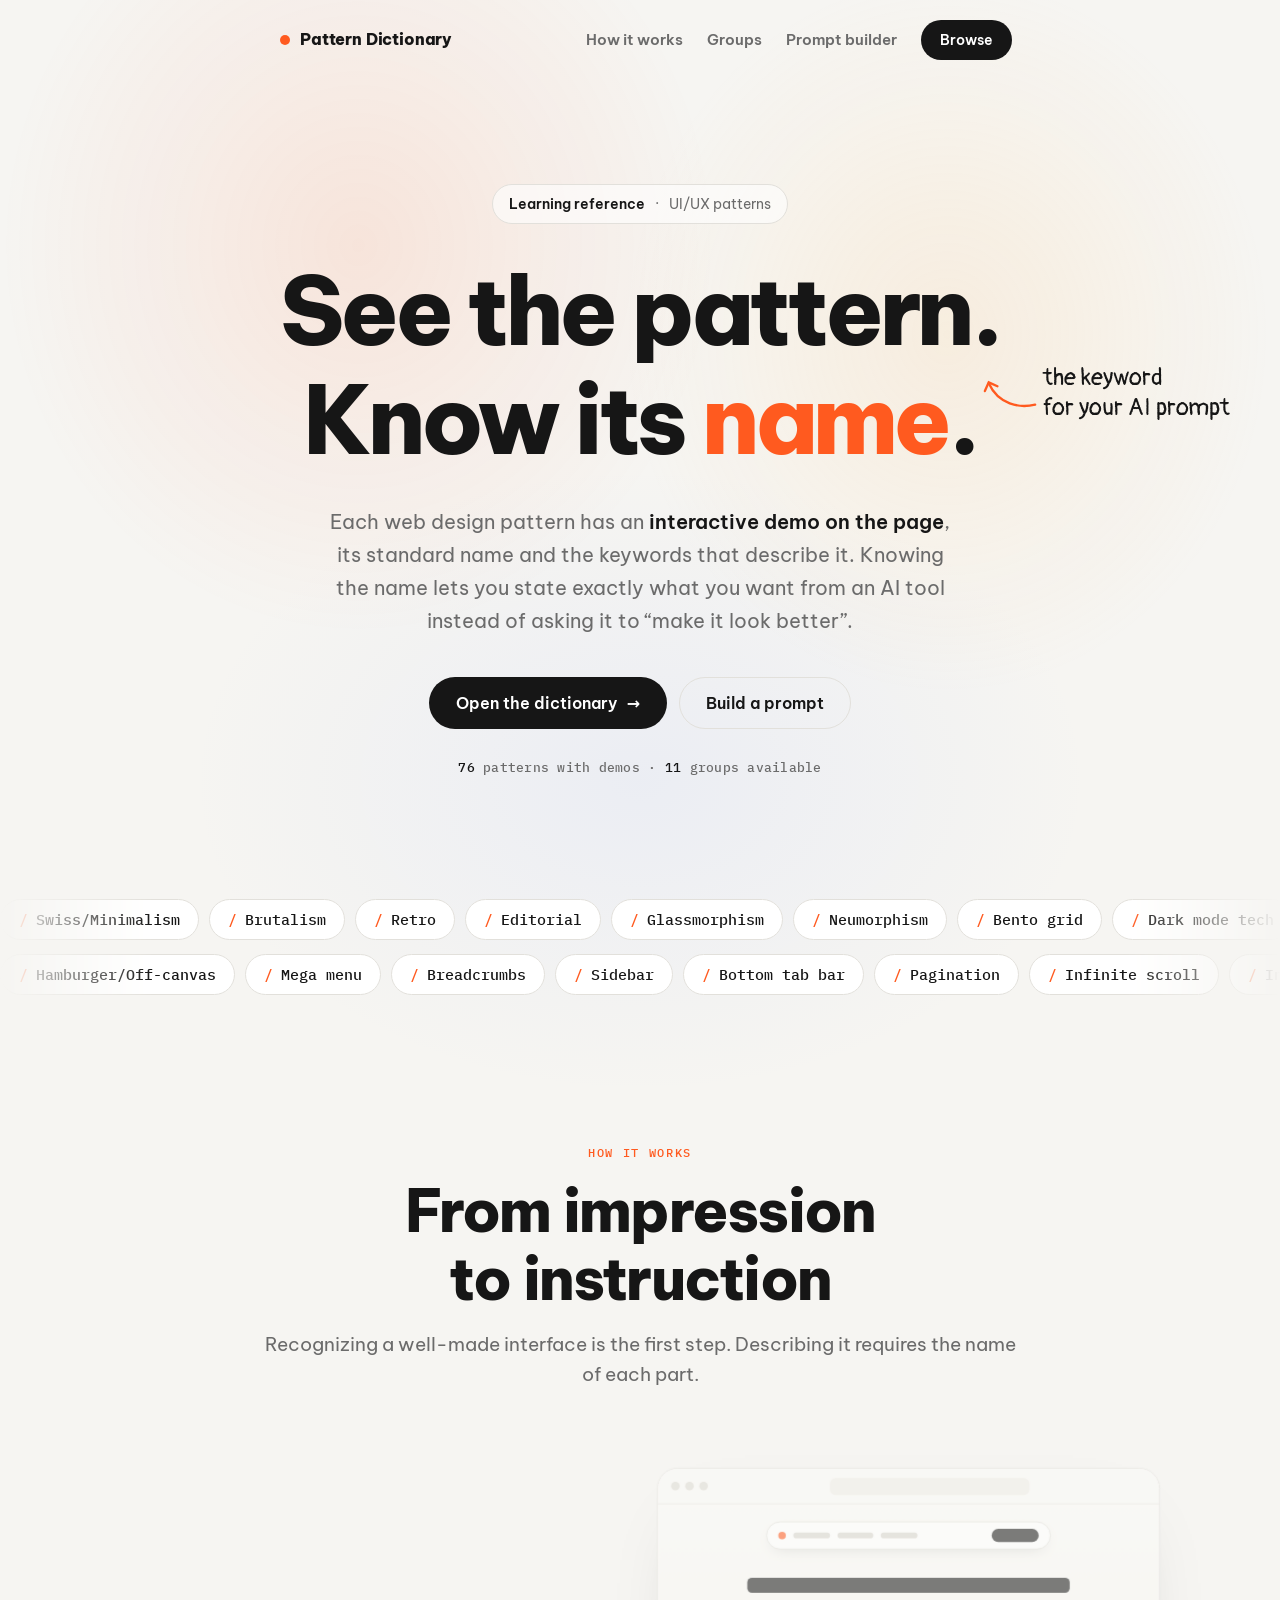
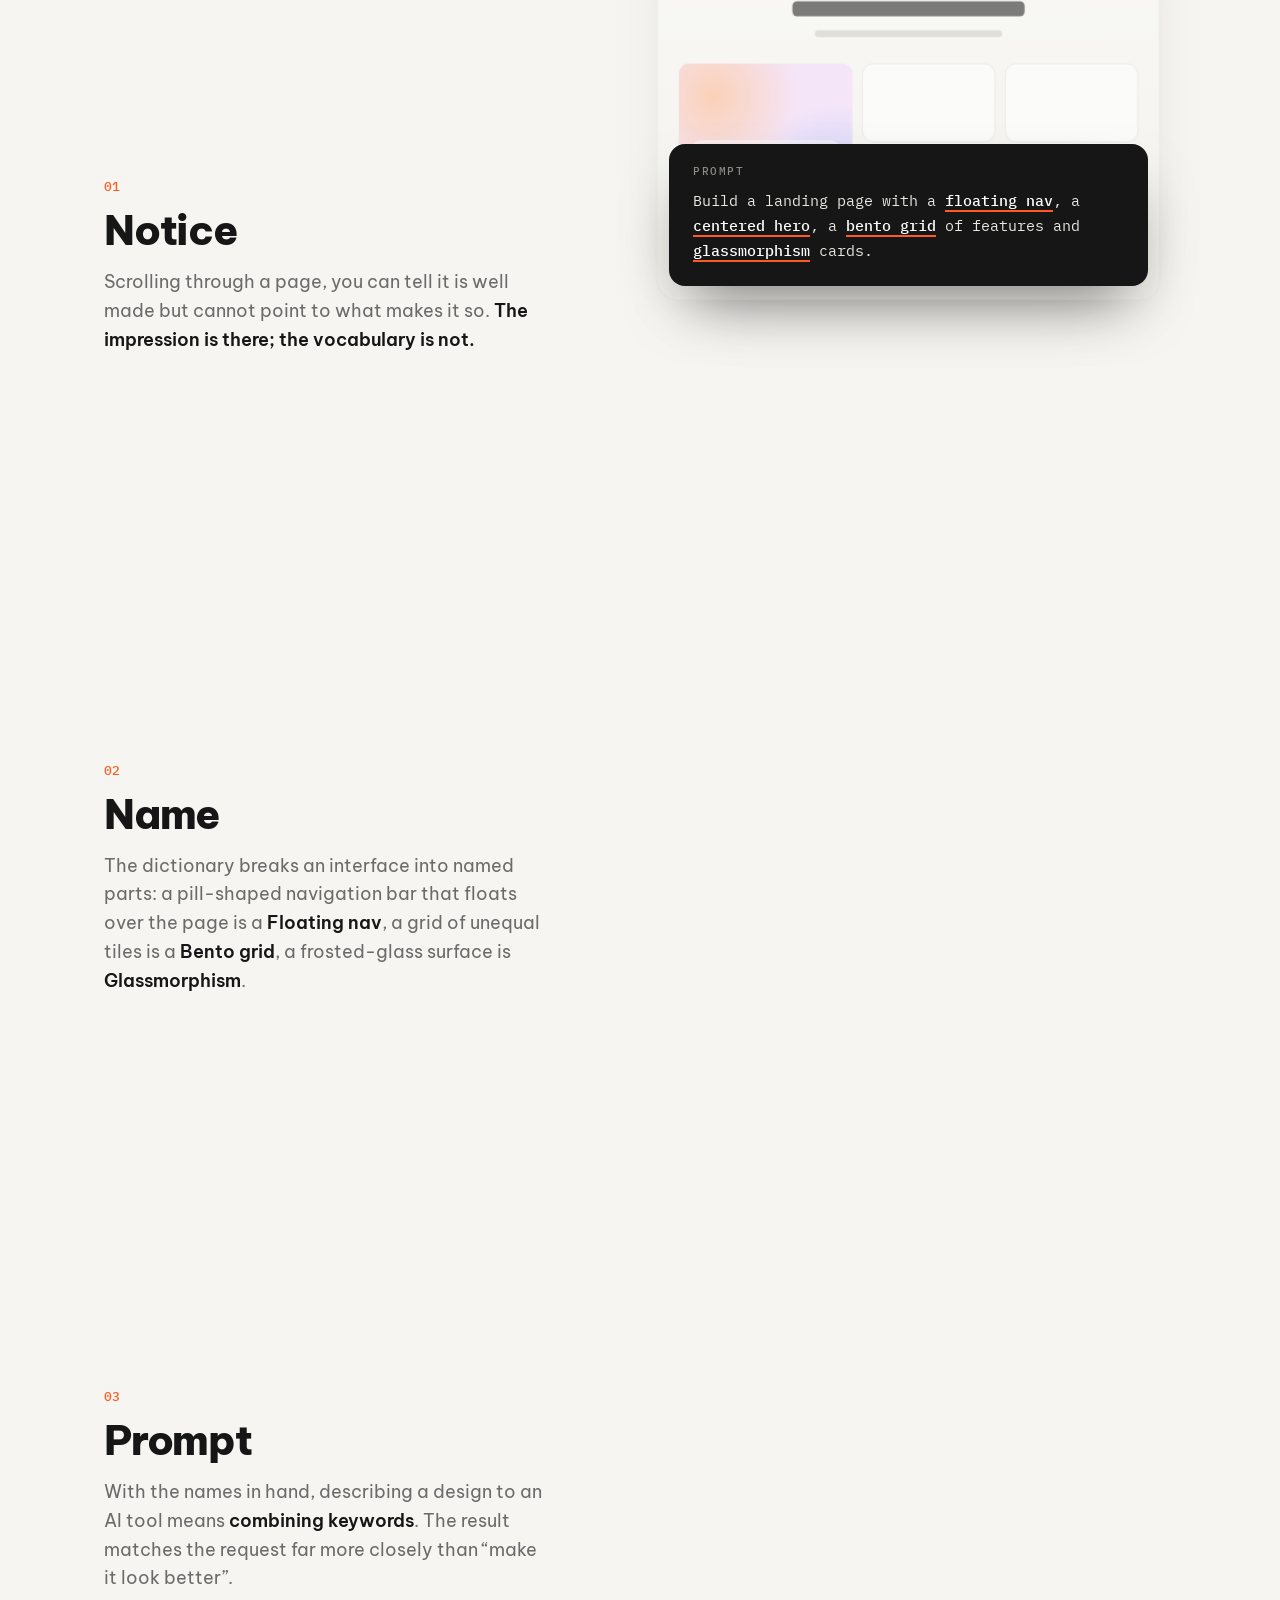
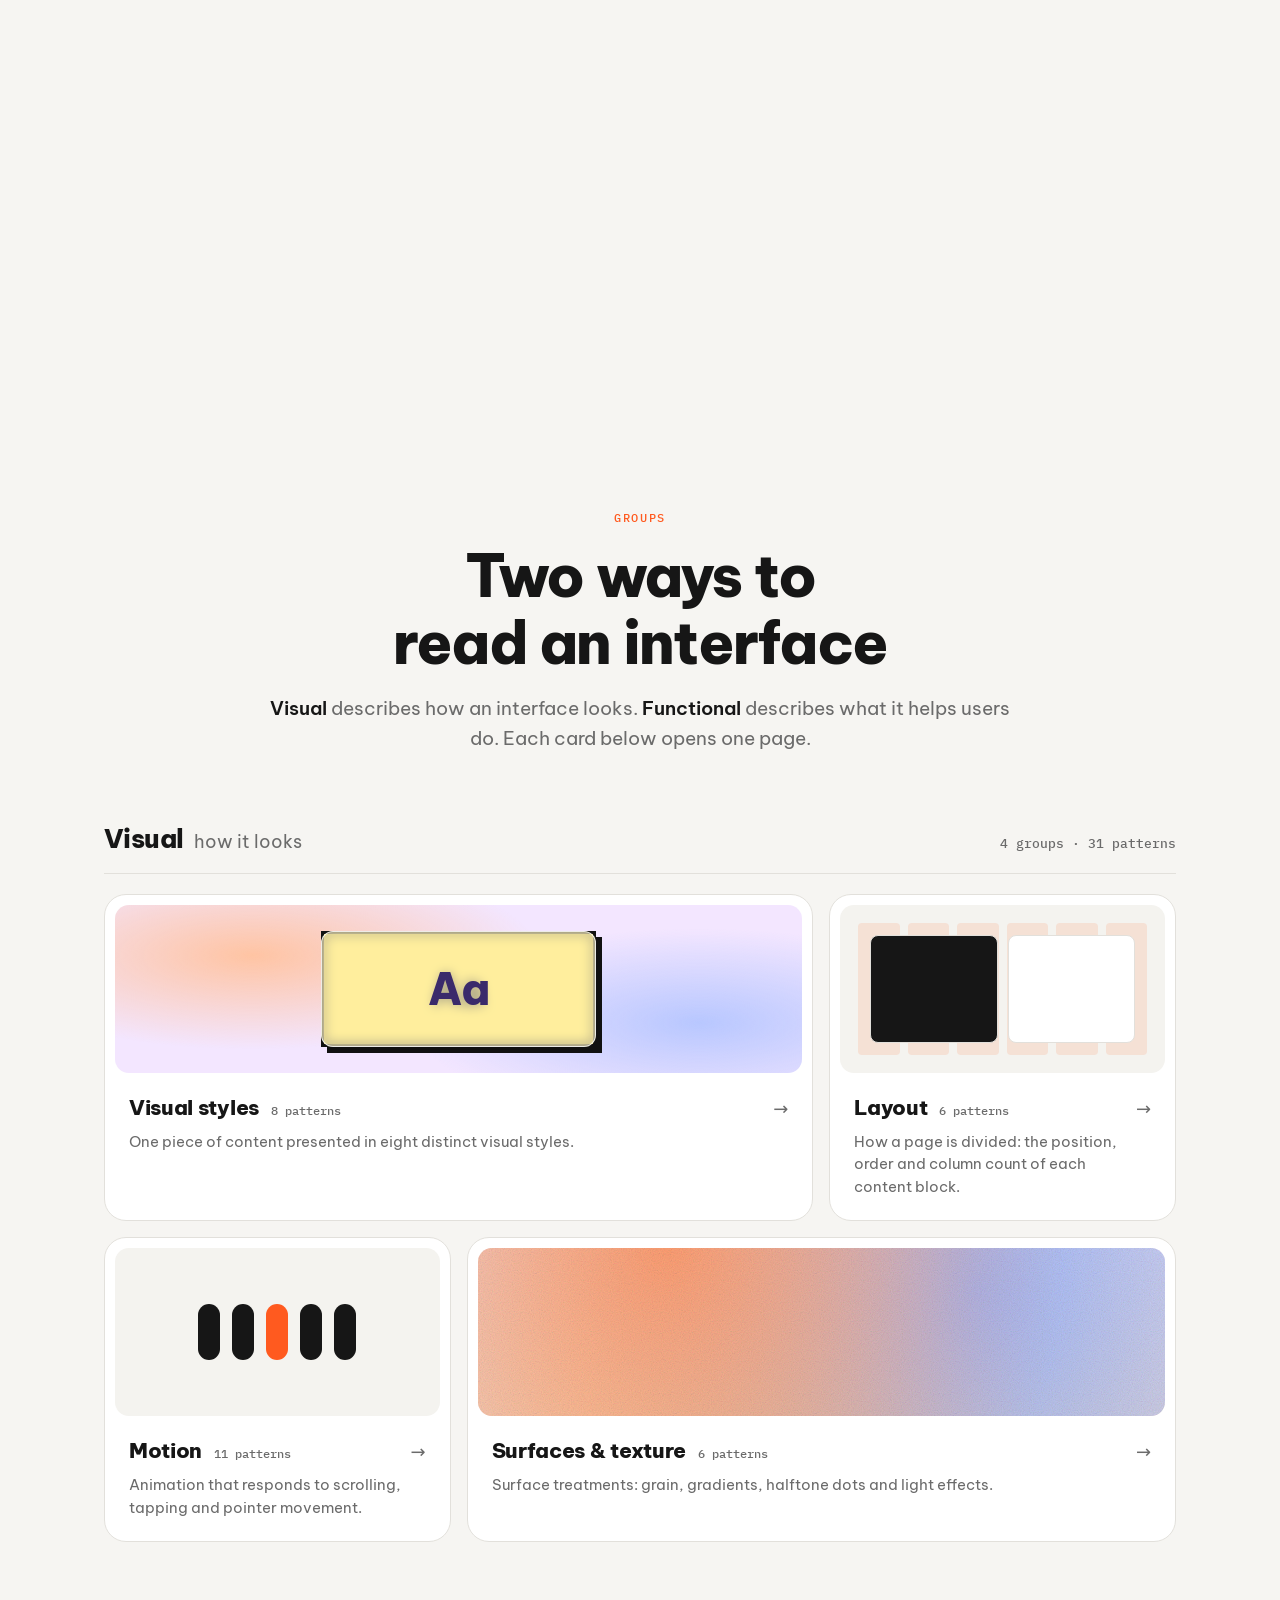
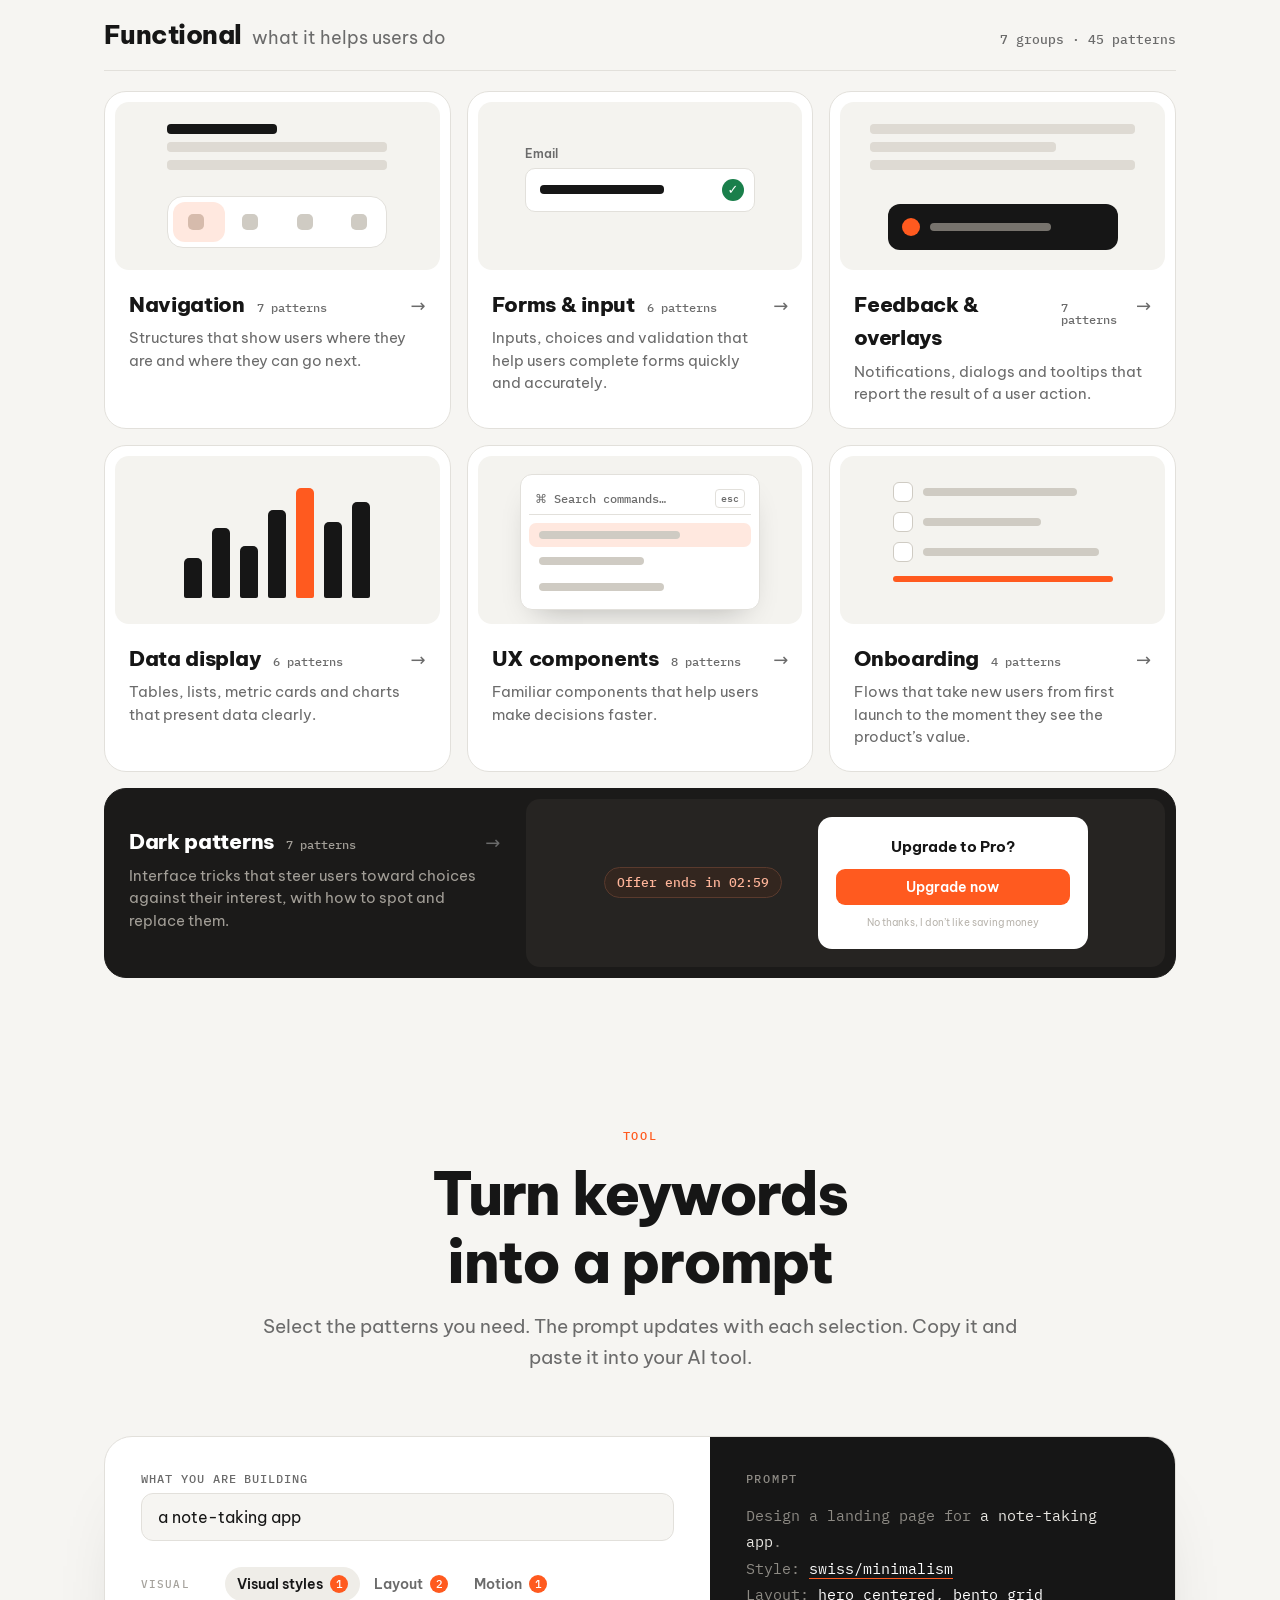
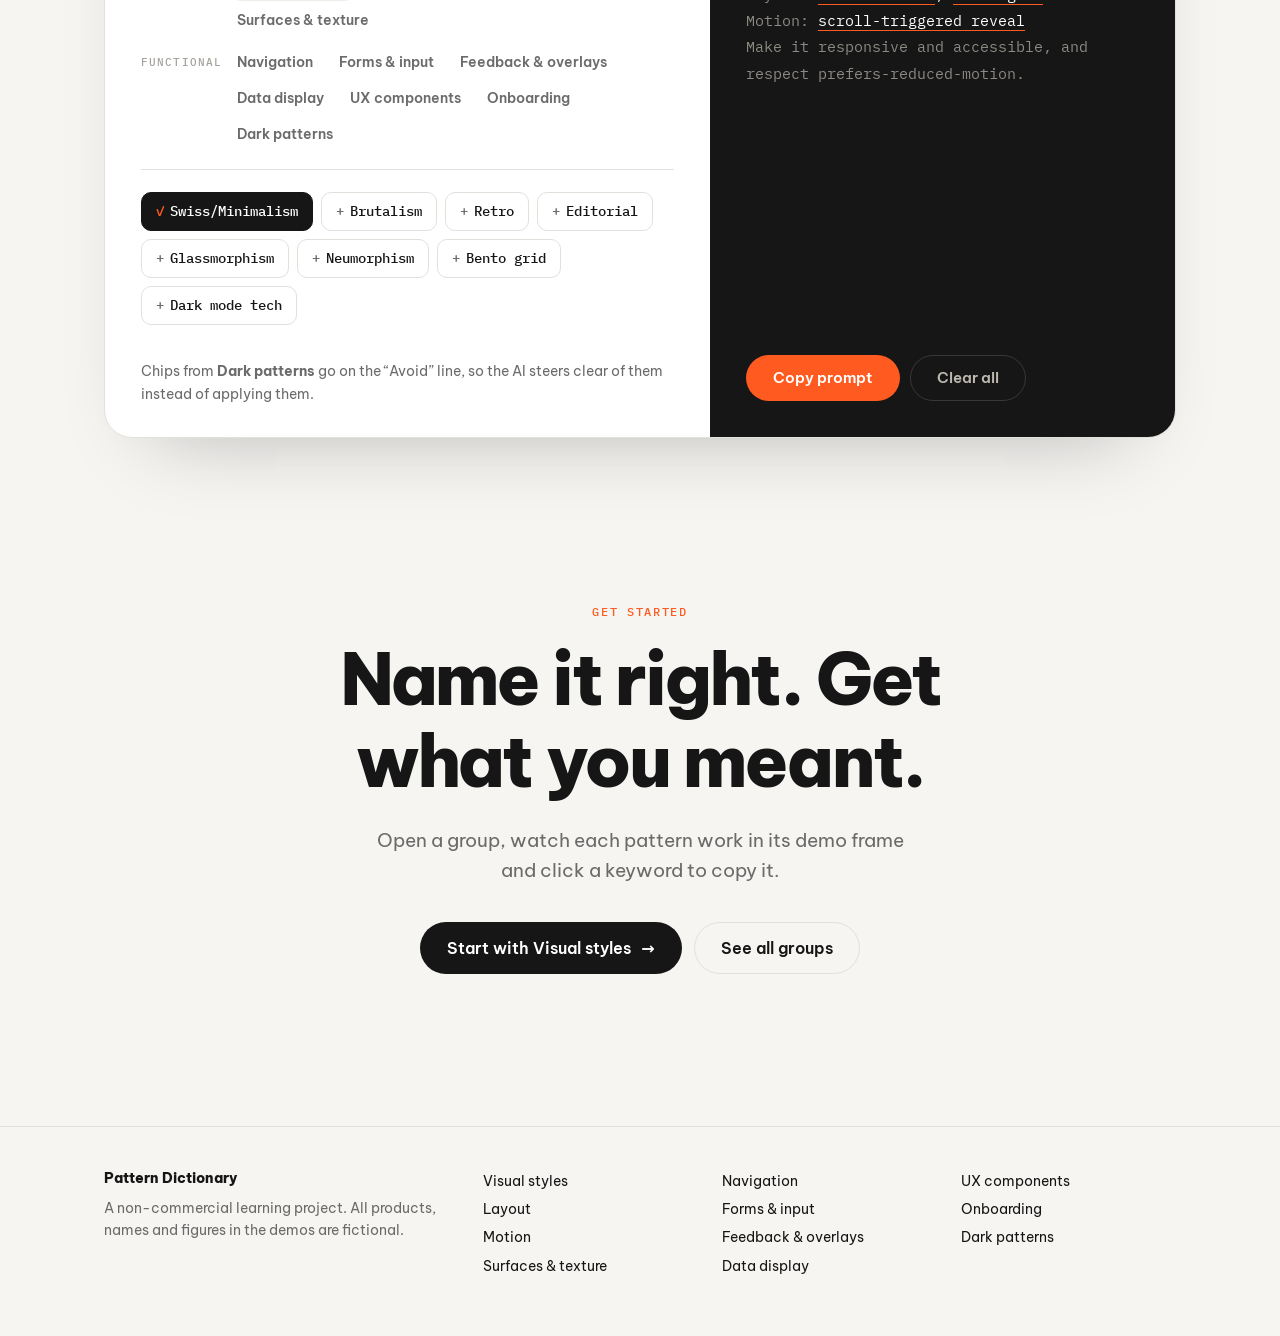
==== index.html @ 8bf5f128 "Translate the site to English; rename to Pattern Dictionary" ====
<!doctype html>
<html lang="en">
<head>
<meta charset="utf-8">
<meta name="viewport" content="width=device-width,initial-scale=1">
<title>Pattern Dictionary — names and keywords for web UI patterns</title>
<meta name="description" content="A dictionary of web design patterns. Each pattern has an interactive demo, its standard name and the keywords to describe it precisely to an AI tool.">
<meta property="og:type" content="website">
<meta property="og:locale" content="en_US">
<meta property="og:title" content="Pattern Dictionary">
<meta property="og:description" content="UI/UX patterns with interactive demos, standard names and keywords for writing AI prompts.">
<meta property="og:url" content="https://epistex0.github.io/pattern-dictionary/">
<link rel="canonical" href="https://epistex0.github.io/pattern-dictionary/">
<meta name="theme-color" content="#f6f5f2">
<link rel="icon" href="data:image/svg+xml,%3Csvg xmlns='http://www.w3.org/2000/svg' viewBox='0 0 32 32'%3E%3Crect width='32' height='32' rx='9' fill='%23161616'/%3E%3Ccircle cx='16' cy='16' r='6.5' fill='%23ff5a1f'/%3E%3C/svg%3E">
<link rel="preconnect" href="https://fonts.googleapis.com">
<link rel="preconnect" href="https://fonts.gstatic.com" crossorigin>
<link href="https://fonts.googleapis.com/css2?family=Be+Vietnam+Pro:wght@400;600;800&family=IBM+Plex+Mono:wght@400;500&family=Pangolin&display=swap" rel="stylesheet">
<link rel="stylesheet" href="assets/dict.css">
<script>document.documentElement.classList.add('js')</script>
<style>
/* ===== Landing — this page only. Tokens and fonts come from dict.css ===== */
:root{
  --spring:linear(0,.06 2.4%,.23 5.3%,.46 9.1%,.72 14%,.9 19%,1.01 25%,1.04 30%,1.035 36%,1.01 46%,.998 58%,1);
  --out:cubic-bezier(.2,.8,.2,1);
  --hand:'Pangolin',var(--sans);
  --card:#fff;--soft:#efede8
}
html{scroll-padding-top:96px}
body{overflow-x:clip}
h1,h2,h3,p{margin:0}
.lw{max-width:var(--wrap);margin:0 auto;padding:0 24px}
.sr{position:absolute;width:1px;height:1px;overflow:hidden;clip-path:inset(50%);white-space:nowrap}
.eb{font:500 12px/1 var(--mono);letter-spacing:.14em;text-transform:uppercase;color:var(--acc)}
.sec{padding:152px 0 0}
.sec-h{text-align:center;max-width:760px;margin:0 auto 64px}
.sec-h h2{font-size:clamp(36px,4.6vw,60px);font-weight:800;line-height:1.15;letter-spacing:-.03em;margin:18px 0 16px;text-wrap:balance}
.sec-h p{font-size:19px;color:var(--mute);text-wrap:pretty}
.btn{display:inline-flex;align-items:center;gap:10px;height:52px;padding:0 26px;border-radius:999px;font:600 16px/1 var(--sans);text-decoration:none;border:1px solid transparent;cursor:pointer;transition:scale .5s var(--spring),background-color .2s}
.btn:active{scale:.96}
.btn-ink{background:var(--ink);color:#fff}
.btn-ink:hover{background:#000}
.btn-ghost{background:transparent;color:var(--ink);border-color:var(--line)}
.btn-ghost:hover{background:#fff}
.btn .ar{transition:translate .5s var(--spring)}
.btn:hover .ar{translate:4px 0}

/* ---------- Floating pill nav ---------- */
.lnav{position:fixed;inset:12px 0 auto;z-index:100;display:flex;justify-content:center;padding:0 12px;pointer-events:none;transition:translate .6s var(--spring)}
.lnav-in{pointer-events:auto;position:relative;width:min(760px,100%);height:56px;display:flex;align-items:center;gap:4px;padding:0 8px 0 20px;border-radius:999px}
.lnav-in::before{content:"";position:absolute;inset:0;z-index:-1;border-radius:inherit;background:rgba(255,255,255,.72);backdrop-filter:blur(16px) saturate(1.4);-webkit-backdrop-filter:blur(16px) saturate(1.4);border:1px solid rgba(0,0,0,.07);box-shadow:0 10px 30px -12px rgba(0,0,0,.18);opacity:0;scale:.97;transition:opacity .35s var(--out),scale .6s var(--spring)}
.lnav.float{translate:0 4px}
.lnav.float .lnav-in::before{opacity:1;scale:1}
.lnav .brand{font-weight:800;color:var(--ink);text-decoration:none;letter-spacing:-.01em;display:flex;align-items:center;gap:10px;margin-right:auto;white-space:nowrap}
.lnav .brand::before{content:"";width:10px;height:10px;background:var(--acc);border-radius:50%}
.lnav-links a{font:600 15px/1 var(--sans);color:var(--mute);text-decoration:none;padding:10px 12px;border-radius:999px;transition:color .2s}
.lnav-links a:hover{color:var(--ink)}
.lnav .btn{height:40px;padding:0 18px;font-size:14px;margin-left:8px}

/* ---------- Hero ---------- */
.hero{position:relative;padding:184px 0 0;text-align:center;isolation:isolate}
.hero::before{content:"";position:absolute;inset:0 0 -120px;z-index:-1;pointer-events:none;
  background:radial-gradient(40% 50% at 28% 22%,rgba(255,90,31,.11),transparent 70%),radial-gradient(36% 46% at 74% 30%,rgba(255,196,120,.16),transparent 70%),radial-gradient(50% 40% at 50% 70%,rgba(140,170,255,.10),transparent 70%)}
.pill{display:inline-flex;align-items:center;gap:10px;padding:8px 16px;border:1px solid var(--line);border-radius:999px;background:rgba(255,255,255,.6);font-size:14px;color:var(--mute)}
.pill b{font-weight:600;color:var(--ink)}
.hero h1{font-size:clamp(46px,7.4vw,108px);font-weight:800;line-height:1.15;letter-spacing:-.045em;margin:32px auto 0;max-width:none}
.hero h1 .w{display:inline-block}
.hero h1 em{font-style:normal;color:var(--acc)}
.anchor{position:relative;display:inline-block}
.note-hand{position:absolute;left:calc(100% + 4px);top:-.1em;width:max-content;display:flex;align-items:flex-start;gap:4px;font:400 24px/1.25 var(--hand);letter-spacing:0;color:var(--ink);text-align:left;transform-origin:0 50%}
.note-hand svg{width:58px;height:44px;flex:none;margin-top:8px;color:var(--acc)}
.lead{font-size:clamp(18px,1.6vw,21px);color:var(--mute);max-width:620px;margin:32px auto 0;text-wrap:pretty}
.lead b{color:var(--ink);font-weight:600}
.cta-row{display:flex;justify-content:center;flex-wrap:wrap;gap:12px;margin-top:40px}
.stats{font:500 13px/1.7 var(--mono);text-wrap:balance;color:var(--mute);margin-top:28px;letter-spacing:.02em}
.stats b{color:var(--ink);font-weight:500}

/* Text reveal: text is visible from the start (opacity >0 so LCP is not delayed); it only rises and gains contrast */
@media (prefers-reduced-motion:no-preference){
  .hero h1 .w{animation:wIn 1.1s var(--spring) backwards;animation-delay:calc(var(--i) * 70ms)}
  .note-hand{animation:noteIn 1s var(--spring) .9s backwards}
  .hero .pill,.hero .lead,.hero .cta-row{animation:fadeUp .9s var(--out) backwards}
  .hero .lead{animation-delay:.35s}.hero .cta-row{animation-delay:.5s}
}
@keyframes wIn{from{opacity:.14;translate:0 .28em}}
@keyframes noteIn{from{opacity:0;transform:rotate(-8deg) translateY(10px) scale(.9)}}
@keyframes fadeUp{from{opacity:.001;translate:0 14px}}

/* ---------- Marquee ---------- */
.mq{margin-top:120px;display:grid;gap:14px;overflow:clip;-webkit-mask-image:linear-gradient(90deg,transparent,#000 12%,#000 88%,transparent);mask-image:linear-gradient(90deg,transparent,#000 12%,#000 88%,transparent)}
.mq-row{display:flex;width:max-content}
.mq-row ul{display:flex;gap:10px;margin:0;padding:0 10px 0 0;list-style:none}
.mq-row li{font:500 15px/1 var(--mono);white-space:nowrap;padding:12px 18px;border-radius:999px;background:#fff;border:1px solid var(--line);color:var(--ink)}
.mq-row li i{font-style:normal;color:var(--acc);margin-right:8px}
@media (prefers-reduced-motion:no-preference){
  .mq-row{animation:mq var(--dur,80s) linear infinite}
  .mq-row.rev{animation-direction:reverse}
  .mq:hover .mq-row,.mq:not(.live) .mq-row{animation-play-state:paused}
}
@media (prefers-reduced-motion:reduce){.mq{overflow-x:auto}.mq-row ul[aria-hidden]{display:none}}
@keyframes mq{to{translate:-50% 0}}

/* ---------- Scroll-triggered reveal (stagger qua --i) ---------- */
.js .rv{opacity:0;translate:0 28px;transition:opacity .8s var(--out),translate 1.1s var(--spring);transition-delay:calc(var(--i,0) * 80ms)}
.js .rv.in{opacity:1;translate:none}
@media (prefers-reduced-motion:reduce){.js .rv{opacity:1;translate:none;transition:none}}

/* ---------- Scrollytelling ---------- */
.story{display:grid;grid-template-columns:1fr 1.15fr;gap:72px;align-items:start}
.steps{padding:12vh 0 18vh}
.step{min-height:68vh;display:flex;flex-direction:column;justify-content:center;opacity:.28;transition:opacity .5s var(--out)}
.step.on{opacity:1}
.step .n{font:500 13px/1 var(--mono);color:var(--acc)}
.step h3{font-size:clamp(30px,3.2vw,44px);font-weight:800;line-height:1.15;letter-spacing:-.03em;margin:14px 0 14px}
.step p{font-size:18px;color:var(--mute);max-width:440px}
.step p b{color:var(--ink);font-weight:600}
.panel{position:sticky;top:calc(50vh - 230px);height:460px}
.frame{position:absolute;inset:0;border-radius:22px;background:#fff;border:1px solid var(--line);box-shadow:0 30px 80px -40px rgba(0,0,0,.35);overflow:hidden;transition:scale .9s var(--spring),opacity .5s var(--out)}
.frame-bar{height:38px;display:flex;align-items:center;gap:6px;padding:0 14px;border-bottom:1px solid var(--line);background:#faf9f7}
.frame-bar i{width:9px;height:9px;border-radius:50%;background:#dddad3}
.frame-bar span{margin:0 auto;width:42%;height:18px;border-radius:6px;background:var(--soft)}
.site{position:relative;height:calc(100% - 38px);padding:18px 22px;background:linear-gradient(180deg,#fbfaf8,#f3f1ec)}
.m-nav{width:62%;height:30px;margin:0 auto;border-radius:999px;background:#fff;border:1px solid var(--line);box-shadow:0 6px 16px -8px rgba(0,0,0,.2);display:flex;align-items:center;gap:8px;padding:0 12px}
.m-nav i{height:6px;border-radius:3px;background:#d8d5ce;width:14%}
.m-nav i:first-child{width:8px;height:8px;border-radius:50%;background:var(--acc)}
.m-nav i:last-child{margin-left:auto;width:18%;height:14px;border-radius:999px;background:var(--ink)}
.m-hero{margin:30px auto 0;width:70%;display:grid;gap:9px;justify-items:center}
.m-hero i{height:16px;border-radius:5px;background:var(--ink);width:100%}
.m-hero i:nth-child(2){width:72%}
.m-hero i:nth-child(3){height:7px;width:58%;background:#cfcbc3;margin-top:6px}
.m-bento{margin-top:28px;display:grid;grid-template-columns:1.3fr 1fr 1fr;grid-template-rows:84px 84px;gap:10px}
.m-bento>div{border-radius:12px;background:#fff;border:1px solid var(--line)}
.m-bento .big{grid-row:span 2;position:relative;overflow:hidden;border:0;background:radial-gradient(70% 80% at 20% 20%,#ffb48a,transparent 70%),radial-gradient(70% 80% at 90% 80%,#9db4ff,transparent 70%),#f4d8ff}
.m-bento .glass{position:absolute;inset:auto 14px 14px;height:46%;border-radius:10px;background:rgba(255,255,255,.4);border:1px solid rgba(255,255,255,.7);backdrop-filter:blur(8px);-webkit-backdrop-filter:blur(8px)}
.m-bento .wide{grid-column:span 2}
.wow{position:absolute;right:30px;bottom:18px;font:400 22px/1.2 var(--hand);color:var(--acc);rotate:-6deg;transition:opacity .4s var(--out),translate .8s var(--spring)}
.tag{position:absolute;z-index:2;display:flex;align-items:center;gap:7px;font:500 13px/1 var(--mono);padding:8px 11px;border-radius:8px;background:var(--ink);color:#fff;box-shadow:0 8px 20px -8px rgba(0,0,0,.4);opacity:0;scale:.85;translate:0 8px;transition:opacity .35s var(--out),scale .7s var(--spring),translate .7s var(--spring)}
.tag::before{content:"";width:6px;height:6px;border-radius:50%;background:var(--acc)}
.tag.t1{top:44px;left:calc(19% - 10px)}
.tag.t2{top:116px;right:8%}
.tag.t3{bottom:160px;left:12px}
.tag.t4{bottom:46px;left:30%}
.prompt-card{position:absolute;left:28px;right:28px;bottom:28px;z-index:3;padding:22px 24px;border-radius:16px;background:var(--ink);color:#e9e7e2;font:400 15px/1.65 var(--mono);box-shadow:0 30px 60px -20px rgba(0,0,0,.5);opacity:0;translate:0 30px;transition:opacity .4s var(--out),translate .9s var(--spring)}
.prompt-card .lbl{display:block;font:500 11px/1 var(--mono);letter-spacing:.14em;text-transform:uppercase;color:#8d8a84;margin-bottom:12px}
.prompt-card b{color:#fff;font-weight:500;border-bottom:2px solid var(--acc)}
.panel:is([data-step="2"],[data-step="3"]) .tag{opacity:1;scale:1;translate:none}
.panel .tag{transition-delay:calc(var(--i) * 90ms)}
.panel:not([data-step="1"]) .wow{opacity:0;translate:0 -8px}
.panel[data-step="3"] .frame{scale:.94;opacity:.55}
.panel[data-step="3"] .tag{opacity:0;transition-delay:0s}
.panel[data-step="3"] .prompt-card{opacity:1;translate:none}
.story-cap{display:none}

/* ---------- Group bento ---------- */
.cluster+.cluster{margin-top:72px}
.cl-h{display:flex;align-items:baseline;justify-content:space-between;gap:16px;margin-bottom:20px;padding-bottom:14px;border-bottom:1px solid var(--line)}
.cl-h h3{font-size:26px;font-weight:800;letter-spacing:-.02em}
.cl-h h3 span{font-weight:400;color:var(--mute);margin-left:10px;font-size:18px;letter-spacing:0}
.cl-h small{font:500 13px/1 var(--mono);color:var(--mute)}
.bento{display:grid;grid-template-columns:repeat(6,1fr);gap:16px}
.card{grid-column:span var(--span,2);position:relative;display:flex;flex-direction:column;border-radius:22px;background:var(--card);border:1px solid var(--line);padding:10px 10px 22px;color:var(--ink);text-decoration:none;isolation:isolate;transition:translate .6s var(--spring)}
.card::after{content:"";position:absolute;inset:0;z-index:-1;border-radius:inherit;box-shadow:0 24px 50px -24px rgba(0,0,0,.28);opacity:0;transition:opacity .4s var(--out)}
a.card:hover{translate:0 -4px}
a.card:hover::after{opacity:1}
.card .meta{display:flex;align-items:baseline;gap:12px;padding:18px 14px 0}
.card h4{margin:0;font-size:21px;font-weight:800;letter-spacing:-.015em}
.card .cnt{font:500 12px/1 var(--mono);color:var(--mute)}
.card .go{margin-left:auto;font-size:18px;color:var(--mute);transition:translate .5s var(--spring),color .2s}
a.card:hover .go{translate:4px 0;color:var(--acc)}
.card p{padding:6px 14px 0;font-size:15px;color:var(--mute);line-height:1.5;text-wrap:pretty}
.soon-b{font:500 11px/1 var(--mono);letter-spacing:.08em;text-transform:uppercase;padding:5px 8px;border-radius:999px;background:var(--soft);color:var(--mute)}
.card.soon .pv{opacity:.75}
.card.dark{background:#1b1a19;border-color:#1b1a19;color:#fff}
.card.dark p,.card.dark .cnt{color:#a29e97}
.card.dark .soon-b{background:#2d2b29;color:#bdb8b0}
.card.dark .pv{opacity:1}
@media (min-width:901px){.card.dark{display:grid;grid-template-columns:1fr 1.6fr;grid-template-rows:auto 1fr;column-gap:12px;padding:10px}.card.dark .pv{grid-column:2;grid-row:1/3}.card.dark .meta{padding-top:26px}}

/* Animated preview per group (transform/opacity only; paused when off screen) */
.pv{position:relative;height:168px;border-radius:14px;background:#f4f3ef;overflow:hidden}
.card:not(.live) .pv *,.card:not(.live) .pv::before,.card:not(.live) .pv::after{animation-play-state:paused!important}
@media (prefers-reduced-motion:reduce){.pv *,.pv::before,.pv::after{animation:none!important}}
.pv .c{position:absolute;inset:0;display:grid;place-items:center}
/* Visual styles: three styles for the same "Aa" */
.pv-aes .s{position:absolute;inset:26px 30%;display:grid;place-items:center;border-radius:12px;font-size:44px;animation:aes 7.5s var(--out) infinite;animation-delay:calc(var(--i) * -2.5s)}
.pv-aes .s1{background:#fff;font-family:Georgia,serif;font-weight:400;border:1px solid var(--line)}
.pv-aes .s2{background:#ffe14d;font-family:var(--mono);font-weight:500;border:3px solid #111;border-radius:0;box-shadow:6px 6px 0 #111}
.pv-aes .s3{background:rgba(255,255,255,.45);border:1px solid rgba(255,255,255,.8);font-weight:800;color:#3a2a6b;backdrop-filter:blur(6px);-webkit-backdrop-filter:blur(6px)}
.pv-aes{background:radial-gradient(60% 80% at 20% 30%,#ffc4a3,transparent 70%),radial-gradient(60% 80% at 85% 70%,#b8c7ff,transparent 70%),#f3e6ff}
@keyframes aes{0%,30%{opacity:1;transform:none}36%,94%{opacity:0;transform:translateY(10px) scale(.96)}100%{opacity:1;transform:none}}
/* Layout: column grid appears, one block switches sides */
.pv-lay .g{position:absolute;inset:18px;display:grid;grid-template-columns:repeat(6,1fr);gap:8px}
.pv-lay .g i{border-radius:4px;background:rgba(255,90,31,.12);animation:lay 4s ease-in-out infinite}
.pv-lay .b{position:absolute;inset:30px 30px;display:grid;grid-template-columns:1fr 1fr;gap:10px}
.pv-lay .b i{border-radius:8px;background:#fff;border:1px solid var(--line)}
.pv-lay .b i:first-child{background:var(--ink);animation:swap 4s var(--spring) infinite}
@keyframes lay{0%,100%{opacity:0}35%,65%{opacity:1}}
@keyframes swap{0%,40%{transform:none}50%,90%{transform:translateX(calc(100% + 10px))}}
/* Motion: spring stagger */
.pv-mot .c{display:flex;gap:12px;justify-content:center;align-items:center}
.pv-mot i{width:22px;height:56px;border-radius:999px;background:var(--ink);animation:mot 3.2s var(--spring) infinite;animation-delay:calc(var(--i) * 110ms)}
.pv-mot i:nth-child(3){background:var(--acc)}
@keyframes mot{0%{opacity:0;transform:translateY(34px)}30%,75%{opacity:1;transform:none}90%,100%{opacity:0;transform:translateY(-12px)}}
/* Surfaces: aurora + grain */
.pv-sur{background:#efe6f7}
.pv-sur::before{content:"";position:absolute;left:50%;top:50%;width:max(160%,520px);aspect-ratio:1;margin:calc(max(160%,520px) / -2) 0 0 calc(max(160%,520px) / -2);background:radial-gradient(closest-side at 36% 42%,#ff9f73,transparent),radial-gradient(closest-side at 64% 46%,#9fb8ff,transparent),radial-gradient(closest-side at 50% 64%,#ffd38c,transparent);animation:spin 16s linear infinite}
.pv-sur::after{content:"";position:absolute;inset:0;opacity:.32;mix-blend-mode:multiply;background:url("data:image/svg+xml,%3Csvg xmlns='http://www.w3.org/2000/svg' width='140' height='140'%3E%3Cfilter id='n'%3E%3CfeTurbulence type='fractalNoise' baseFrequency='.9' numOctaves='2' stitchTiles='stitch'/%3E%3C/filter%3E%3Crect width='100%25' height='100%25' filter='url(%23n)'/%3E%3C/svg%3E")}
@keyframes spin{to{transform:rotate(1turn)}}
/* Navigation: bottom tab bar */
.pv-nav .bar{position:absolute;left:50%;bottom:22px;width:220px;margin-left:-110px;height:52px;border-radius:16px;background:#fff;border:1px solid var(--line);display:grid;grid-template-columns:repeat(4,1fr);place-items:center}
.pv-nav .bar i{width:16px;height:16px;border-radius:5px;background:#cfcbc3}
.pv-nav .ind{position:absolute;left:5px;top:5px;width:calc(25% - 2.5px);height:40px;border-radius:12px;background:rgba(255,90,31,.14);animation:tab 6s var(--spring) infinite}
.pv-nav .top{position:absolute;left:50%;top:22px;width:220px;margin-left:-110px;display:grid;gap:8px}
.pv-nav .top i{height:10px;border-radius:4px;background:#dedad3}.pv-nav .top i:first-child{width:50%;background:var(--ink)}
@keyframes tab{0%,20%{transform:none}25%,45%{transform:translateX(100%)}50%,70%{transform:translateX(200%)}75%,95%{transform:translateX(300%)}100%{transform:none}}
/* Forms: typing → valid */
.pv-form .f{position:absolute;left:50%;top:50%;width:230px;margin:-38px 0 0 -115px}
.pv-form small{display:block;font:600 12px/1 var(--sans);color:var(--mute);margin-bottom:8px}
.pv-form .in{position:relative;height:44px;border-radius:10px;background:#fff;border:1px solid var(--line);padding:0 14px;display:flex;align-items:center}
.pv-form .ok-ring{position:absolute;inset:-1px;border-radius:10px;border:2px solid #1a7f4b;opacity:0;animation:okr 4s infinite}
.pv-form .txt{height:9px;width:62%;border-radius:4px;background:var(--ink);transform-origin:left;animation:type 4s steps(9) infinite}
.pv-form .chk{position:absolute;right:10px;width:22px;height:22px;border-radius:50%;background:#1a7f4b;color:#fff;font-size:13px;display:grid;place-items:center;animation:pop 4s var(--spring) infinite}
@keyframes type{0%{transform:scaleX(0)}45%,100%{transform:scaleX(1)}}
@keyframes okr{0%,48%{opacity:0}55%,92%{opacity:1}100%{opacity:0}}
@keyframes pop{0%,48%{transform:scale(0)}58%,92%{transform:scale(1)}100%{transform:scale(0)}}
/* Feedback: toast */
.pv-fb .toast{position:absolute;left:50%;bottom:20px;width:230px;margin-left:-115px;height:46px;border-radius:12px;background:var(--ink);display:flex;align-items:center;gap:10px;padding:0 14px;animation:toast 4.5s var(--spring) infinite}
.pv-fb .toast b{width:18px;height:18px;border-radius:50%;background:var(--acc);flex:none}
.pv-fb .toast i{height:8px;width:60%;border-radius:4px;background:#77736d}
.pv-fb .bg{position:absolute;inset:22px 30px auto;display:grid;gap:8px}.pv-fb .bg i{height:10px;border-radius:4px;background:#dedad3}.pv-fb .bg i:nth-child(2){width:70%}
@keyframes toast{0%{opacity:0;transform:translateY(90px)}18%,70%{opacity:1;transform:none}82%,100%{opacity:0;transform:translateY(14px)}}
/* Data: bar chart */
.pv-data .c{display:flex;align-items:flex-end;justify-content:center;gap:10px;padding-bottom:26px}
.pv-data i{width:18px;height:var(--h);border-radius:5px 5px 2px 2px;background:var(--ink);transform-origin:bottom;animation:bar 4s var(--spring) infinite;animation-delay:calc(var(--i) * 80ms)}
.pv-data i:nth-child(5){background:var(--acc)}
@keyframes bar{0%{transform:scaleY(0)}25%,80%{transform:scaleY(1)}100%{transform:scaleY(0)}}
/* UX components: command palette */
.pv-ux .pal{position:absolute;left:50%;top:18px;width:240px;margin-left:-120px;border-radius:12px;background:#fff;border:1px solid var(--line);box-shadow:0 14px 30px -16px rgba(0,0,0,.3);padding:8px}
.pv-ux .q{height:32px;border-bottom:1px solid var(--line);display:flex;align-items:center;gap:8px;padding:0 6px;font:500 12px var(--mono);color:var(--mute)}
.pv-ux .q kbd{margin-left:auto;font:500 10px var(--mono);padding:2px 5px;border:1px solid var(--line);border-radius:4px}
.pv-ux .rows{position:relative;padding-top:6px}
.pv-ux .rows i{position:relative;z-index:1;display:block;height:24px;margin:2px 0;padding:8px 10px}
.pv-ux .rows i::before{content:"";display:block;height:8px;width:var(--w);border-radius:4px;background:#cfcbc3}
.pv-ux .hl{position:absolute;left:0;right:0;top:8px;height:24px;border-radius:7px;background:rgba(255,90,31,.14);animation:hl 4s var(--spring) infinite}
@keyframes hl{0%,25%{transform:none}33%,58%{transform:translateY(26px)}66%,92%{transform:translateY(52px)}100%{transform:none}}
/* Onboarding: checklist */
.pv-onb .list{position:absolute;left:50%;top:50%;width:220px;margin:-58px 0 0 -110px;display:grid;gap:10px}
.pv-onb .row{display:flex;align-items:center;gap:10px}
.pv-onb .bx{position:relative;width:20px;height:20px;border-radius:6px;border:1.5px solid #cfcbc3;background:#fff}
.pv-onb .bx::after{content:"✓";position:absolute;inset:-1.5px;border-radius:6px;background:var(--acc);color:#fff;font-size:12px;display:grid;place-items:center;transform:scale(0);animation:chk 5s var(--spring) infinite;animation-delay:calc(var(--i) * .6s)}
.pv-onb .row i{height:8px;width:var(--w);border-radius:4px;background:#cfcbc3}
.pv-onb .prog{height:6px;border-radius:3px;background:#e4e1db;overflow:hidden;margin-top:4px}
.pv-onb .prog i{display:block;height:100%;background:var(--acc);transform-origin:left;animation:prog 5s var(--out) infinite}
@keyframes chk{0%,12%{transform:scale(0)}22%,88%{transform:scale(1)}96%,100%{transform:scale(0)}}
@keyframes prog{0%,12%{transform:scaleX(.04)}24%{transform:scaleX(.36)}36%{transform:scaleX(.68)}48%,88%{transform:scaleX(1)}96%,100%{transform:scaleX(.04)}}
/* Dark patterns: fake urgency + confirmshaming */
.pv-dark{background:#262422}
.pv-dark .c{grid-template-columns:auto auto;gap:22px 36px;align-content:center;justify-content:center}
.pv-dark .urg{font:500 13px/1 var(--mono);color:#ffb59a;border:1px solid #5a3a2d;background:#33261f;padding:8px 12px;border-radius:999px;animation:urg 1.2s ease-in-out infinite}
.pv-dark .modal{display:grid;gap:10px;justify-items:center;width:270px;padding:18px;border-radius:14px;background:#fff;color:var(--ink);text-align:center}
.pv-dark .modal b{font-size:15px}
.pv-dark .modal span{width:100%;height:36px;border-radius:9px;background:var(--acc);color:#fff;font:600 14px/36px var(--sans)}
.pv-dark .modal small{font-size:10px;color:#b9b5ae}
@keyframes urg{50%{opacity:.55;transform:scale(.97)}}

/* ---------- Prompt builder ---------- */
.pb{display:grid;grid-template-columns:1.3fr 1fr;border-radius:28px;background:#fff;border:1px solid var(--line);overflow:hidden;box-shadow:0 40px 80px -50px rgba(0,0,0,.3)}
.pb-l{padding:36px 36px 32px;min-width:0}
.pb-subj{display:grid;gap:8px;margin-bottom:26px}
.pb-subj span{font:500 12px/1 var(--mono);letter-spacing:.08em;text-transform:uppercase;color:var(--mute)}
.pb-subj input{height:48px;border-radius:12px;border:1px solid var(--line);background:var(--bg);padding:0 16px;font:400 16px var(--sans);color:var(--ink)}
.pb-subj input:focus{outline:2px solid var(--acc);outline-offset:0;background:#fff}
.tabs{display:grid;gap:8px;margin-bottom:22px;padding-bottom:18px;border-bottom:1px solid var(--line)}
.tabs .grp{display:grid;grid-template-columns:84px 1fr;align-items:start}
.tabs .tg{font:500 11px/34px var(--mono);letter-spacing:.1em;text-transform:uppercase;color:#a5a29c}
.tabs .tl{display:flex;flex-wrap:wrap;gap:2px}
.tabs button{display:inline-flex;align-items:center;gap:7px;height:34px;padding:0 12px;border-radius:999px;border:0;background:none;font:600 14px/1 var(--sans);color:var(--mute);cursor:pointer;transition:color .2s,background-color .2s}
.tabs button:hover{color:var(--ink);background:var(--bg)}
.tabs button[aria-selected=true]{background:var(--soft);color:var(--ink)}
.tabs .n{min-width:18px;height:18px;padding:0 5px;border-radius:999px;background:var(--acc);color:#fff;font:500 11px/18px var(--mono);text-align:center}
.tabs .n:empty{display:none}
.chips{display:flex;flex-wrap:wrap;gap:8px;min-height:150px;align-content:flex-start}
.chips button{display:inline-flex;align-items:center;gap:6px;font:500 14px/1.2 var(--mono);padding:10px 14px;border-radius:10px;border:1px solid var(--line);background:#fff;color:var(--ink);cursor:pointer;
  transition:opacity .35s var(--out) var(--d,0s),translate .6s var(--spring) var(--d,0s),scale .45s var(--spring),background-color .15s,color .15s,border-color .15s}
@starting-style{.chips button{opacity:0;translate:0 8px}}
.chips button:hover{border-color:var(--ink)}
.chips button:active{scale:.95}
.chips button::before{content:"+";color:var(--mute)}
.chips button[aria-pressed=true]{background:var(--ink);color:#fff;border-color:var(--ink)}
.chips button[aria-pressed=true]::before{content:"✓";color:var(--acc)}
.pb-hint{font-size:14px;color:var(--mute);margin-top:18px}
.pb-r{background:#161616;color:#e9e7e2;padding:36px;display:flex;flex-direction:column;min-width:0}
.pb-r .lbl{font:500 12px/1 var(--mono);letter-spacing:.14em;text-transform:uppercase;color:#8d8a84}
.pb-out{flex:1;margin:18px 0 24px;font:400 15px/1.75 var(--mono);white-space:pre-wrap;word-break:break-word;min-height:220px}
.pb-out .k{color:#8d8a84}
.pb-out mark{background:none;color:#fff;border-bottom:1.5px solid var(--acc)}
.pb-act{display:flex;gap:10px;flex-wrap:wrap}
.pb-act .btn{height:46px;font-size:15px}
.pb-act .copy{background:var(--acc);color:#fff}
.pb-act .copy:hover{background:#ff6f3b}
.pb-act .clear{background:transparent;color:#bdb8b0;border-color:#3a3836}
.pb-act .clear:hover{color:#fff;background:#222}

/* ---------- CTA + footer ---------- */
.end{text-align:center;padding:168px 0 152px}
.end h2{font-size:clamp(40px,5.6vw,76px);font-weight:800;line-height:1.15;letter-spacing:-.04em;max-width:14ch;margin:20px auto 22px;text-wrap:balance}
.end p{font-size:19px;color:var(--mute);max-width:540px;margin:0 auto}
.end .cta-row{margin-top:36px}
.foot{border-top:1px solid var(--line);padding:40px 0 56px;font-size:14px;color:var(--mute)}
.foot .lw{display:grid;grid-template-columns:1fr 2fr;gap:32px}
.foot b{display:block;color:var(--ink);font-weight:800;margin-bottom:8px}
.foot ul{list-style:none;margin:0;padding:0;columns:3;column-gap:24px}
.foot li{padding:3px 0;break-inside:avoid}
.foot a{color:var(--ink);text-decoration:none}
.foot a:hover{color:var(--acc)}
.foot li span{color:#a5a29c}

/* ---------- Responsive ---------- */
@media (max-width:1100px){.note-hand{left:15%;top:calc(100% - .05em)}.hero .lead{margin-top:84px}}
@media (max-width:900px){
  .story{grid-template-columns:1fr;gap:0}
  .panel{top:80px;height:270px;z-index:2;order:-1}
  .panel::before{content:"";position:absolute;inset:-84px -24px -16px;background:var(--bg);z-index:-1}
  .steps{padding:24px 0 24vh}.step{min-height:44vh;justify-content:flex-start}
  .site{padding:12px 14px}.m-hero{margin-top:18px}.m-bento{margin-top:14px;grid-template-rows:42px 42px}
  .tag{font-size:11px;padding:6px 8px}.tag.t2{top:90px}.tag.t3{bottom:64px}.tag.t4{bottom:12px}
  .wow{bottom:8px;font-size:17px}
  .prompt-card{left:14px;right:14px;bottom:14px;padding:16px;font-size:13px}
  .pb{grid-template-columns:1fr}
  .bento{grid-template-columns:1fr 1fr}.card{grid-column:span 1}.card.wide-m{grid-column:1/-1}
}
@media (max-width:760px){
  .lnav-links{display:none}
  .lnav .brand{font-size:16px}
  .hero{padding-top:136px}
  .hero h1{letter-spacing:-.04em;font-size:clamp(40px,11.5vw,56px);text-wrap:balance}.hero h1>br{display:none}
  .note-hand{font-size:18px;left:-30px}.note-hand svg{width:40px;height:30px;margin-top:4px}.hero .lead{margin-top:76px}
  .sec{padding-top:112px}.sec-h{margin-bottom:44px}.sec-h p{font-size:17px}
  .bento{grid-template-columns:1fr}.card{grid-column:1/-1}
  .cl-h{flex-direction:column;align-items:flex-start;gap:10px}.cl-h h3 span{white-space:nowrap}
  .pv{height:132px}.pv-dark .c{grid-template-columns:1fr;gap:12px}.pv-dark{height:200px}
  .pb-l,.pb-r{padding:24px 20px}
  .tabs .grp{grid-template-columns:1fr}.tabs .tg{line-height:1;padding:4px 12px 6px}
  .mq{margin-top:88px}.mq-row li{font-size:13px;padding:10px 14px}
  .end{padding:120px 0 104px}
  .foot .lw{grid-template-columns:1fr}.foot ul{columns:2}
}
/* mobile: text ≥12px, tap targets ≥32px (placed last to win over the ≤900px rules) */
@media (max-width:760px){
  .lnav .brand{min-height:40px}
  .tabs .tg{font-size:12px}
  .tabs .n{min-width:20px;height:20px;font-size:12px;line-height:20px}
  .tag,.prompt-card .lbl{font-size:12px}
  .pv-dark .modal small{font-size:12px}
  .cl-h h3 span{display:block;margin:6px 0 0}
  .card .cnt{white-space:nowrap}
  .foot li{padding:0}
  .foot a,.foot li span{display:flex;align-items:center;min-height:36px}
}
</style>
</head>
<body>

<header class="lnav" id="lnav">
  <div class="lnav-in">
    <a class="brand" href="index.html" aria-current="page">Pattern Dictionary</a>
    <nav class="lnav-links" aria-label="On this page">
      <a href="#quy-trinh">How it works</a><a href="#nhom">Groups</a><a href="#prompt">Prompt builder</a>
    </nav>
    <a class="btn btn-ink" href="aesthetic.html" data-first>Browse</a>
  </div>
</header>

<main>
<section class="hero">
  <div class="lw">
    <span class="pill"><b>Learning reference</b><span aria-hidden="true">·</span>UI/UX patterns</span>
    <h1><span class="w" style="--i:0">See</span> <span class="w" style="--i:1">the</span> <span class="w" style="--i:2">pattern.</span><br> <span class="w" style="--i:3">Know</span> <span class="w" style="--i:4">its</span> <span class="anchor"><span class="w" style="--i:5"><em>name</em>.</span><span class="note-hand" aria-hidden="true"><svg viewBox="0 0 60 44" fill="none" stroke="currentColor" stroke-width="2.4" stroke-linecap="round"><path d="M56 34C40 38 18 34 8 12"/><path d="M4 20 8 11l9 4"/></svg>the keyword<br>for your AI prompt</span></span></h1>
    <p class="lead">Each web design pattern has an <b>interactive demo on the page</b>, its standard name and the keywords that describe it. Knowing the name lets you state exactly what you want from an AI tool instead of asking it to “make it look better”.</p>
    <div class="cta-row">
      <a class="btn btn-ink" href="aesthetic.html" data-first>Open the dictionary <span class="ar">→</span></a>
      <a class="btn btn-ghost" href="#prompt">Build a prompt</a>
    </div>
    <p class="stats" id="stats" hidden></p>
  </div>
  <div class="mq" id="mq" aria-hidden="true"></div>
</section>

<section class="sec" id="quy-trinh" aria-labelledby="qt-h">
  <div class="lw">
    <div class="sec-h rv">
      <div class="eb">How it works</div>
      <h2 id="qt-h">From impression to instruction</h2>
      <p>Recognizing a well-made interface is the first step. Describing it requires the name of each part.</p>
    </div>
    <div class="story">
      <div class="steps">
        <div class="step on" data-s="1"><span class="n">01</span><h3>Notice</h3><p>Scrolling through a page, you can tell it is well made but cannot point to what makes it so. <b>The impression is there; the vocabulary is not.</b></p></div>
        <div class="step" data-s="2"><span class="n">02</span><h3>Name</h3><p>The dictionary breaks an interface into named parts: a pill-shaped navigation bar that floats over the page is a <b>Floating nav</b>, a grid of unequal tiles is a <b>Bento grid</b>, a frosted-glass surface is <b>Glassmorphism</b>.</p></div>
        <div class="step" data-s="3"><span class="n">03</span><h3>Prompt</h3><p>With the names in hand, describing a design to an AI tool means <b>combining keywords</b>. The result matches the request far more closely than “make it look better”.</p></div>
      </div>
      <div class="panel" id="panel" data-step="1" aria-hidden="true">
        <div class="frame">
          <div class="frame-bar"><i></i><i></i><i></i><span></span></div>
          <div class="site">
            <div class="m-nav"><i></i><i></i><i></i><i></i><i></i></div>
            <div class="m-hero"><i></i><i></i><i></i></div>
            <div class="m-bento"><div class="big"><div class="glass"></div></div><div></div><div></div><div class="wide"></div></div>
            <span class="wow">no name for it yet</span>
          </div>
        </div>
        <span class="tag t1" style="--i:0">Floating nav</span>
        <span class="tag t2" style="--i:1">Hero centered</span>
        <span class="tag t3" style="--i:2">Glassmorphism</span>
        <span class="tag t4" style="--i:3">Bento grid</span>
        <div class="prompt-card"><span class="lbl">Prompt</span>Build a landing page with a <b>floating nav</b>, a <b>centered hero</b>, a <b>bento grid</b> of features and <b>glassmorphism</b> cards.</div>
      </div>
    </div>
  </div>
</section>

<section class="sec" id="nhom" aria-labelledby="nhom-h">
  <div class="lw">
    <div class="sec-h rv">
      <div class="eb">Groups</div>
      <h2 id="nhom-h">Two ways to read an interface</h2>
      <p><b style="color:var(--ink);font-weight:600">Visual</b> describes how an interface looks. <b style="color:var(--ink);font-weight:600">Functional</b> describes what it helps users do. Each card below opens one page.</p>
    </div>
    <div id="clusters"></div>
  </div>
</section>

<section class="sec" id="prompt" aria-labelledby="pb-h">
  <div class="lw">
    <div class="sec-h rv">
      <div class="eb">Tool</div>
      <h2 id="pb-h">Turn keywords into a prompt</h2>
      <p>Select the patterns you need. The prompt updates with each selection. Copy it and paste it into your AI tool.</p>
    </div>
    <div class="pb rv">
      <div class="pb-l">
        <label class="pb-subj"><span>What you are building</span><input id="subj" value="a note-taking app" autocomplete="off" spellcheck="false"></label>
        <div class="tabs" role="tablist" aria-label="Keyword groups" id="tabs"></div>
        <div class="chips" role="tabpanel" id="chips" aria-labelledby=""></div>
        <p class="pb-hint">Chips from <b>Dark patterns</b> go on the “Avoid” line, so the AI steers clear of them instead of applying them.</p>
      </div>
      <div class="pb-r">
        <span class="lbl">Prompt</span>
        <div class="pb-out" id="out" aria-live="polite"></div>
        <div class="pb-act">
          <button class="btn copy" type="button" id="copy">Copy prompt</button>
          <button class="btn clear" type="button" id="clear">Clear all</button>
        </div>
      </div>
    </div>
  </div>
</section>

<section class="end">
  <div class="lw rv">
    <div class="eb">Get started</div>
    <h2>Name it right. Get what you meant.</h2>
    <p>Open a group, watch each pattern work in its demo frame and click a keyword to copy it.</p>
    <div class="cta-row">
      <a class="btn btn-ink" href="aesthetic.html" data-first><span>Start with <span data-first-name>Visual styles</span></span> <span class="ar">→</span></a>
      <a class="btn btn-ghost" href="#nhom">See all groups</a>
    </div>
  </div>
</section>
</main>

<footer class="foot">
  <div class="lw">
    <div><b>Pattern Dictionary</b>A non-commercial learning project. All products, names and figures in the demos are fictional.</div>
    <ul id="foot-list"></ul>
  </div>
</footer>

<script src="assets/dict.js"></script>
<script>
(() => {
  const $ = s => document.querySelector(s), $$ = s => [...document.querySelectorAll(s)];
  const esc = s => String(s).replace(/[&<>"]/g, c => ({ '&': '&amp;', '<': '&lt;', '>': '&gt;', '"': '&quot;' }[c]));
  const pages = Dict.pages;

  /* Pattern names per page (marquee + prompt builder). Counts and groups still come from DICT_PAGES. */
  const NAMES = {
    'aesthetic.html': ['Swiss/Minimalism', 'Brutalism', 'Retro', 'Editorial', 'Glassmorphism', 'Neumorphism', 'Bento grid', 'Dark mode tech'],
    'layout.html': ['Hero centered', 'Split hero', 'Bento grid', 'Asymmetric grid', 'Full-bleed', 'Card grid'],
    'motion.html': ['Scrollytelling', 'Pin/Sticky', 'Scrub', 'Scroll-triggered reveal', 'Stagger', 'Parallax', 'Morph', 'Marquee', 'Text reveal', 'View transitions', 'Micro-interactions'],
    'surface.html': ['Grain/Noise', 'Gradient mesh/Aurora', 'Halftone', 'Hand-drawn annotation', 'Device mockup', 'Spotlight/Glow'],
    'navigation.html': ['Hamburger/Off-canvas', 'Mega menu', 'Breadcrumbs', 'Sidebar', 'Bottom tab bar', 'Pagination', 'Infinite scroll'],
    'forms.html': ['Inline validation', 'Multi-step wizard', 'Autocomplete', 'Date picker', 'Password strength', 'Input mask'],
    'feedback.html': ['Modal', 'Drawer', 'Toast', 'Tooltip', 'Popover', 'Confirmation dialog', 'Progress indicator'],
    'data.html': ['Data table', 'Accordion', 'Carousel', 'Timeline', 'Comparison table', 'Filter chips'],
    'ux.html': ['Floating nav', 'Sticky CTA', 'Social proof', 'Pricing table', 'Feature tabs', 'Command palette', 'Empty state', 'Skeleton loading'],
    'onboarding.html': ['Coachmarks', 'Progressive disclosure', 'Onboarding checklist', 'Product tour'],
    'dark-patterns.html': ['Confirmshaming', 'Hidden costs', 'Roach motel', 'Forced continuity', 'Fake urgency', 'Sneak into basket', 'Nagging'],
  };
  const LABEL = { 'aesthetic.html': 'Style', 'layout.html': 'Layout', 'motion.html': 'Motion', 'surface.html': 'Surface', 'navigation.html': 'Navigation', 'forms.html': 'Forms', 'feedback.html': 'Feedback', 'data.html': 'Data display', 'ux.html': 'Components', 'onboarding.html': 'Onboarding', 'dark-patterns.html': 'Avoid' };

  /* ---------- stats + "Open the dictionary" links ---------- */
  const open = pages.filter(p => p.count), total = open.reduce((s, p) => s + p.count, 0), soon = pages.length - open.length;
  const first = open[0] || pages[0];
  $$('[data-first]').forEach(a => a.href = first.file);
  $$('[data-first-name]').forEach(s => s.textContent = first.name);
  const st = $('#stats');
  st.innerHTML = `<b>${total}</b> patterns with demos · <b>${open.length}</b> groups available` + (soon ? ` · ${soon} coming soon` : '');
  st.hidden = false;

  /* ---------- marquee: two rows, opposite directions ---------- */
  const rowHTML = (files, dur, rev) => {
    const li = files.flatMap(f => (NAMES[f] || []).map(n => `<li><i>/</i>${esc(n)}</li>`)).join('');
    return `<div class="mq-row${rev ? ' rev' : ''}" style="--dur:${dur}s"><ul>${li}</ul><ul aria-hidden="true">${li}</ul></div>`;
  };
  const byGroup = g => pages.filter(p => p.group === g).map(p => p.file);
  $('#mq').innerHTML = rowHTML(byGroup(DICT_GROUPS[0]), 90, false) + rowHTML(byGroup(DICT_GROUPS[1]), 110, true);

  /* ---------- group bento ---------- */
  const R = (n, f) => Array.from({ length: n }, (_, i) => f(i)).join('');
  const PV = {
    'aesthetic.html': `<div class="s s1" style="--i:0">Aa</div><div class="s s2" style="--i:1">Aa</div><div class="s s3" style="--i:2">Aa</div>`,
    'layout.html': `<div class="g">${R(6, () => '<i></i>')}</div><div class="b"><i></i><i></i></div>`,
    'motion.html': `<div class="c">${R(5, i => `<i style="--i:${i}"></i>`)}</div>`,
    'surface.html': '',
    'navigation.html': `<div class="top"><i></i><i></i><i></i></div><div class="bar"><span class="ind"></span>${R(4, () => '<i></i>')}</div>`,
    'forms.html': `<div class="f"><small>Email</small><div class="in"><span class="txt"></span><span class="chk">✓</span><span class="ok-ring"></span></div></div>`,
    'feedback.html': `<div class="bg"><i></i><i></i><i></i></div><div class="toast"><b></b><i></i></div>`,
    'data.html': `<div class="c">${[40, 70, 52, 88, 110, 76, 96].map((h, i) => `<i style="--h:${h}px;--i:${i}"></i>`).join('')}</div>`,
    'ux.html': `<div class="pal"><div class="q">⌘ Search commands…<kbd>esc</kbd></div><div class="rows"><span class="hl"></span><i style="--w:70%"></i><i style="--w:52%"></i><i style="--w:62%"></i></div></div>`,
    'onboarding.html': `<div class="list">${[70, 54, 80].map((w, i) => `<div class="row"><span class="bx" style="--i:${i}"></span><i style="--w:${w}%"></i></div>`).join('')}<div class="prog"><i></i></div></div>`,
    'dark-patterns.html': `<div class="c"><span class="urg">Offer ends in 02:59</span><div class="modal"><b>Upgrade to Pro?</b><span>Upgrade now</span><small>No thanks, I don’t like saving money</small></div></div>`,
  };
  const SPAN = { 'Visual': [4, 2, 2, 4], 'Functional': [2, 2, 2, 2, 2, 2, 6] };
  const SUB = { 'Visual': 'how it looks', 'Functional': 'what it helps users do' };
  const card = (p, i, g) => {
    const span = (SPAN[g] || [])[i] || 2, dark = p.file === 'dark-patterns.html';
    const tag = p.count ? 'a' : 'div';
    const slug = p.file.replace('.html', '').split('-')[0].slice(0, 4);
    const pvc = { aest: 'aes', layo: 'lay', moti: 'mot', surf: 'sur', navi: 'nav', form: 'form', feed: 'fb', data: 'data', ux: 'ux', onbo: 'onb', dark: 'dark' }[slug] || 'mot';
    return `<${tag} class="card rv${p.count ? '' : ' soon'}${dark ? ' dark' : ''}${span >= 4 ? ' wide-m' : ''}" style="--span:${span};--i:${i}"${p.count ? ` href="${p.file}"` : ''}>` +
      `<div class="pv pv-${pvc}" aria-hidden="true">${PV[p.file] ?? PV['motion.html']}</div>` +
      `<div class="meta"><h4>${esc(p.name)}</h4>${p.count ? `<span class="cnt">${p.count} pattern${p.count === 1 ? '' : 's'}</span><span class="go" aria-hidden="true">→</span>` : '<span class="soon-b">Coming soon</span>'}</div>` +
      `<p>${esc(p.desc)}</p></${tag}>`;
  };
  $('#clusters').innerHTML = DICT_GROUPS.map(g => {
    const ps = pages.filter(p => p.group === g), n = ps.reduce((s, p) => s + p.count, 0);
    return `<div class="cluster"><div class="cl-h rv"><h3>${esc(g)}<span>${SUB[g] || ''}</span></h3><small>${ps.length} groups${n ? ` · ${n} patterns` : ''}</small></div>` +
      `<div class="bento">${ps.map((p, i) => card(p, i, g)).join('')}</div></div>`;
  }).join('');

  /* ---------- footer ---------- */
  $('#foot-list').innerHTML = pages.map(p => p.count ? `<li><a href="${p.file}">${esc(p.name)}</a></li>` : `<li><span>${esc(p.name)} · coming soon</span></li>`).join('');

  /* ---------- prompt builder ---------- */
  const sel = new Map([['aesthetic.html', new Set(['Swiss/Minimalism'])], ['layout.html', new Set(['Hero centered', 'Bento grid'])], ['motion.html', new Set(['Scroll-triggered reveal'])]]);
  const tabs = $('#tabs'), chips = $('#chips'), out = $('#out'), subj = $('#subj');
  const bfiles = DICT_GROUPS.flatMap(g => pages.filter(p => p.group === g && NAMES[p.file]).map(p => p.file));
  let cur = bfiles[0];
  const tabBtn = p => `<button type="button" role="tab" id="tab-${p.file.replace('.html', '')}" data-f="${p.file}" aria-controls="chips">${esc(p.name)}<span class="n"></span></button>`;
  tabs.innerHTML = DICT_GROUPS.map(g => `<div class="grp" role="presentation"><span class="tg" aria-hidden="true">${esc(g)}</span><div class="tl" role="presentation">` + pages.filter(p => p.group === g && NAMES[p.file]).map(tabBtn).join('') + '</div></div>').join('');
  const render = () => {
    const lines = [`<span class="k">Design a landing page for</span> ${esc(subj.value.trim() || 'a product')}<span class="k">.</span>`];
    bfiles.forEach(f => { const s = sel.get(f); if (s?.size) lines.push(`<span class="k">${LABEL[f]}:</span> ${[...s].map(n => `<mark>${esc(n.toLowerCase())}</mark>`).join(', ')}`); });
    lines.push('<span class="k">Make it responsive and accessible, and respect prefers-reduced-motion.</span>');
    out.innerHTML = lines.join('\n');
    $$('#tabs [role=tab]').forEach(t => t.querySelector('.n').textContent = sel.get(t.dataset.f)?.size || '');
  };
  const showTab = (f, focus) => {
    cur = f;
    $$('#tabs [role=tab]').forEach(t => { const on = t.dataset.f === f; t.setAttribute('aria-selected', on); t.tabIndex = on ? 0 : -1; if (on && focus) t.focus(); });
    chips.setAttribute('aria-labelledby', 'tab-' + f.replace('.html', ''));
    const s = sel.get(f) || new Set();
    chips.innerHTML = NAMES[f].map((n, i) => `<button type="button" aria-pressed="${s.has(n)}" style="--d:${i * 30}ms">${esc(n)}</button>`).join('');
  };
  tabs.addEventListener('click', e => { const t = e.target.closest('[role=tab]'); if (t) showTab(t.dataset.f); });
  tabs.addEventListener('keydown', e => {
    const d = { ArrowRight: 1, ArrowLeft: -1 }[e.key]; if (!d) return;
    e.preventDefault(); showTab(bfiles[(bfiles.indexOf(cur) + d + bfiles.length) % bfiles.length], true);
  });
  chips.addEventListener('click', e => {
    const b = e.target.closest('button'); if (!b) return;
    const s = sel.get(cur) || new Set(); sel.set(cur, s); const n = b.textContent;
    s.has(n) ? s.delete(n) : s.add(n);
    b.setAttribute('aria-pressed', s.has(n)); render();
  });
  subj.addEventListener('input', render);
  $('#clear').addEventListener('click', () => { sel.clear(); showTab(cur); render(); });
  const copyBtn = $('#copy');
  copyBtn.addEventListener('click', async () => {
    const ok = await Dict.copy(out.textContent);
    copyBtn.textContent = ok ? 'Copied ✓' : 'Couldn’t copy';
    clearTimeout(copyBtn._t); copyBtn._t = setTimeout(() => copyBtn.textContent = 'Copy prompt', 1600);
  });
  showTab(cur); render();

  /* ---------- floating nav: lifts off once the page leaves the top ---------- */
  const nav = $('#lnav'), sentinel = document.createElement('div');
  sentinel.style.cssText = 'position:absolute;top:0;left:0;height:24px;width:1px;pointer-events:none';
  document.body.prepend(sentinel);
  new IntersectionObserver(([e]) => nav.classList.toggle('float', !e.isIntersecting)).observe(sentinel);

  /* ---------- scroll-triggered reveal ---------- */
  const rio = new IntersectionObserver(es => es.forEach(e => { if (e.isIntersecting) { e.target.classList.add('in'); rio.unobserve(e.target); } }), { rootMargin: '0px 0px -10% 0px' });
  $$('.rv').forEach(el => rio.observe(el));

  /* ---------- run looping animations only while on screen ---------- */
  const lio = new IntersectionObserver(es => es.forEach(e => e.target.classList.toggle('live', e.isIntersecting)));
  $$('.card, #mq').forEach(el => lio.observe(el));

  /* ---------- scrollytelling: the panel follows whichever step crosses the trigger line ---------- */
  const panel = $('#panel'), steps = $$('.step');
  const sio = new IntersectionObserver(es => es.forEach(e => {
    if (!e.isIntersecting) return;
    steps.forEach(s => s.classList.toggle('on', s === e.target));
    panel.dataset.step = e.target.dataset.s;
  }), { rootMargin: matchMedia('(max-width:900px)').matches ? '-70% 0px -30% 0px' : '-50% 0px -50% 0px' });
  steps.forEach(s => sio.observe(s));
})();
</script>
</body>
</html>
---- assets/dict.css ----
/* Pattern Dictionary — shared page chrome. Styles only the "chrome" (nav, page head, pattern frame).
   Every selector here is anchored with > or its own class so it never touches .demo content.
   Demo CSS lives in each page, scoped as #slug .demo … (see SHELL.md). */
:root{
  --bg:#f6f5f2;--ink:#161616;--mute:#6b6b6b;--line:#e2e0db;--acc:#ff5a1f;
  --sans:'Be Vietnam Pro',system-ui,sans-serif;--mono:'IBM Plex Mono',ui-monospace,monospace;
  --wrap:1120px;--nav-h:60px
}
*,*::before,*::after{box-sizing:border-box}
html{scroll-behavior:smooth;scroll-padding-top:calc(var(--nav-h) + 16px)}
body{margin:0;background:var(--bg);color:var(--ink);font:400 16px/1.6 var(--sans);-webkit-font-smoothing:antialiased}
:focus-visible{outline:2px solid var(--acc);outline-offset:2px}

/* ---------- nav (built by dict.js from DICT_PAGES) ---------- */
.dnav{position:sticky;top:0;z-index:100;height:var(--nav-h);background:rgba(246,245,242,.9);backdrop-filter:blur(10px);-webkit-backdrop-filter:blur(10px);border-bottom:1px solid var(--line)}
.dnav-in{max-width:var(--wrap);height:100%;margin:0 auto;padding:0 24px;display:flex;align-items:center;gap:6px}
.dnav .brand{font-weight:800;white-space:nowrap;color:var(--ink);text-decoration:none;letter-spacing:-.01em;display:flex;align-items:center;gap:10px;margin-right:auto}
.dnav .brand::before{content:"";width:10px;height:10px;background:var(--acc);border-radius:50%}
.dnav-btn{display:flex;align-items:center;gap:8px;height:38px;padding:0 12px;border:1px solid transparent;border-radius:999px;background:none;font:600 15px/1 var(--sans);color:var(--mute);cursor:pointer}
.dnav-btn:hover,.dnav-btn[aria-expanded=true]{color:var(--ink);background:#fff;border-color:var(--line)}
.dnav-btn.is-cur{color:var(--ink)}
.dnav-here{font-weight:800;color:var(--ink);padding-bottom:2px;border-bottom:2px solid var(--acc)}
.dnav-here::before{content:"/";font-weight:400;color:var(--mute);margin-right:8px}
.dnav-car{font-size:11px;color:var(--mute)}
.dnav-pop{position:fixed;inset:auto;margin:0;width:340px;max-width:calc(100vw - 16px);padding:8px;border:1px solid var(--line);border-radius:14px;background:#fff;color:var(--ink);box-shadow:0 18px 50px rgba(0,0,0,.14)}
.dnav-gt{font:500 11px/1 var(--mono);letter-spacing:.12em;text-transform:uppercase;color:var(--mute);padding:8px 10px 10px}
.dnav-pop a{display:grid;grid-template-columns:1fr auto;gap:0 12px;padding:9px 10px;border-radius:10px;color:var(--ink);text-decoration:none;border-left:3px solid transparent}
.dnav-pop a:hover,.dnav-pop a:focus-visible{background:var(--bg);outline:none}
.dnav-pop a[aria-current=page]{border-left-color:var(--acc);background:#fff4ee}
.dnav-pop b{font-weight:600;font-size:15px}
.dnav-pop a[aria-current=page] b{font-weight:800}
.dnav-n{font:500 12px/1.9 var(--mono);color:var(--mute)}
.dnav-pop small{grid-column:1/-1;font-size:13px;line-height:1.45;color:var(--mute)}

/* ---------- page ---------- */
.wrap{max-width:var(--wrap);margin:0 auto;padding:0 24px 120px}
.head{padding:64px 0 40px}
.head>.eyebrow{font:500 12px/1 var(--mono);letter-spacing:.12em;text-transform:uppercase;color:var(--acc)}
.head>h1{font-size:56px;font-weight:800;line-height:1.15;letter-spacing:-.02em;margin:16px 0 12px}
.head>p{font-size:18px;color:var(--mute);margin:0 0 26px;max-width:720px}
.head>p b{color:var(--ink);font-weight:600}
.toc{display:flex;flex-wrap:wrap;gap:8px}
.toc a{border:1px solid var(--line);background:#fff;border-radius:999px;padding:7px 14px;font-size:14px;line-height:1.3;color:var(--ink);text-decoration:none}
.toc a span{font:500 12px var(--mono);color:var(--mute);margin-right:7px}
.toc a:hover{border-color:var(--acc);color:var(--acc)}

/* ---------- one pattern ---------- */
.pattern{padding:56px 0;border-top:1px solid var(--line)}
.pattern>h2{font-size:40px;font-weight:800;line-height:1.15;letter-spacing:-.015em;margin:0}
.pattern>.vi{font-size:17px;color:var(--mute);margin:8px 0 22px;max-width:780px}
.pattern>.vi b{color:var(--ink);font-weight:600}
.demo{position:relative;height:var(--demo-h,380px);border-radius:16px;border:1px solid var(--line);overflow:hidden;background:#fff;isolation:isolate}
.demo>.stage{position:absolute;inset:0}
.pattern>.notes{display:grid;grid-template-columns:1fr 1fr;gap:16px 40px;margin-top:22px;font-size:15.5px}
.pattern>.notes p{margin:0}
.pattern>.notes b{display:block;font-size:12.5px;letter-spacing:.06em;text-transform:uppercase;margin-bottom:4px}
.pattern>.notes .use b{color:#1a7f4b}
.pattern>.notes .avoid b{color:#b3261e}
.pattern>.notes .tip{grid-column:1/-1;font-size:14px;color:var(--mute);border-left:3px solid var(--acc);padding:2px 0 2px 14px}
.pattern>.kw{display:flex;flex-wrap:wrap;gap:8px;margin-top:18px;align-items:center}
.pattern>.kw::before{content:"Keyword";font:500 12px/1 var(--mono);letter-spacing:.08em;text-transform:uppercase;color:var(--mute);margin-right:4px}
.pattern>.kw button{position:relative;font:500 13px/1.3 var(--mono);background:#fff;border:1px solid var(--line);border-radius:6px;padding:5px 10px;cursor:pointer;color:var(--ink)}
.pattern>.kw button:hover{border-color:var(--ink)}
.pattern>.kw button.ok,.pattern>.kw button.err{background:var(--ink);color:#fff;border-color:var(--ink)}
.pattern>.kw button.err{background:#b3261e;border-color:#b3261e}
.pattern>.kw button:is(.ok,.err)::after{content:attr(data-msg);position:absolute;left:50%;bottom:calc(100% + 6px);transform:translateX(-50%);background:var(--ink);color:#fff;font:600 12px/1 var(--sans);padding:5px 8px;border-radius:5px;white-space:nowrap;pointer-events:none}

/* ---------- buttons inside the demo frame ---------- */
.demo .replay,.demo-tools>button{font:600 13px/1 var(--sans);color:var(--ink);background:rgba(255,255,255,.94);border:1px solid var(--line);border-radius:999px;padding:8px 12px;cursor:pointer;box-shadow:0 2px 8px rgba(0,0,0,.1);white-space:nowrap}
.demo .replay:hover,.demo-tools>button:hover{border-color:var(--acc);color:var(--acc)}
.demo>.replay{position:absolute;top:12px;right:12px;z-index:50}
.demo-tools{position:absolute;right:12px;bottom:12px;z-index:50;display:flex;gap:6px}
.demo-tools>button[aria-pressed=true]{background:var(--ink);color:#fff;border-color:var(--ink)}

/* ---------- mobile: shared base. A demo that needs more height sets --demo-h-m on #slug .demo ---------- */
@media (max-width:760px){
  .dnav-in{padding:0 12px 0 16px;gap:2px}
  .dnav .brand{font-size:15px;gap:8px}
  .dnav-btn{padding:0 9px;gap:5px;font-size:14px;height:40px}
  .dnav-here{display:none}
  .wrap{padding:0 16px 96px}
  .head{padding:36px 0 28px}
  .head>h1{font-size:36px;margin:12px 0 10px}
  .head>p{font-size:16.5px;margin-bottom:20px}
  .toc{flex-wrap:nowrap;overflow-x:auto;margin:0 -16px;padding:2px 16px 6px;scroll-snap-type:x proximity;scrollbar-width:none;
    -webkit-mask:linear-gradient(90deg,transparent,#000 16px,#000 calc(100% - 24px),transparent);mask:linear-gradient(90deg,transparent,#000 16px,#000 calc(100% - 24px),transparent)}
  .toc::-webkit-scrollbar{display:none}
  .toc a{flex:none;scroll-snap-align:start;padding:9px 14px}
  .pattern{padding:40px 0}
  .pattern>h2{font-size:30px}
  .pattern>.vi{font-size:16px;margin-bottom:18px}
  .demo{height:var(--demo-h-m,460px);border-radius:14px}
  .pattern>.notes{grid-template-columns:1fr;gap:14px;font-size:15px}
  .pattern>.kw button{min-height:34px;padding:7px 11px}
  .demo .replay,.demo-tools>button{min-height:36px}
  .pattern>.kw::before{flex-basis:100%;margin-bottom:2px}
}
@media (max-width:379px){.dnav .brand .b2{display:none}}
@media (prefers-reduced-motion:reduce){html{scroll-behavior:auto}}
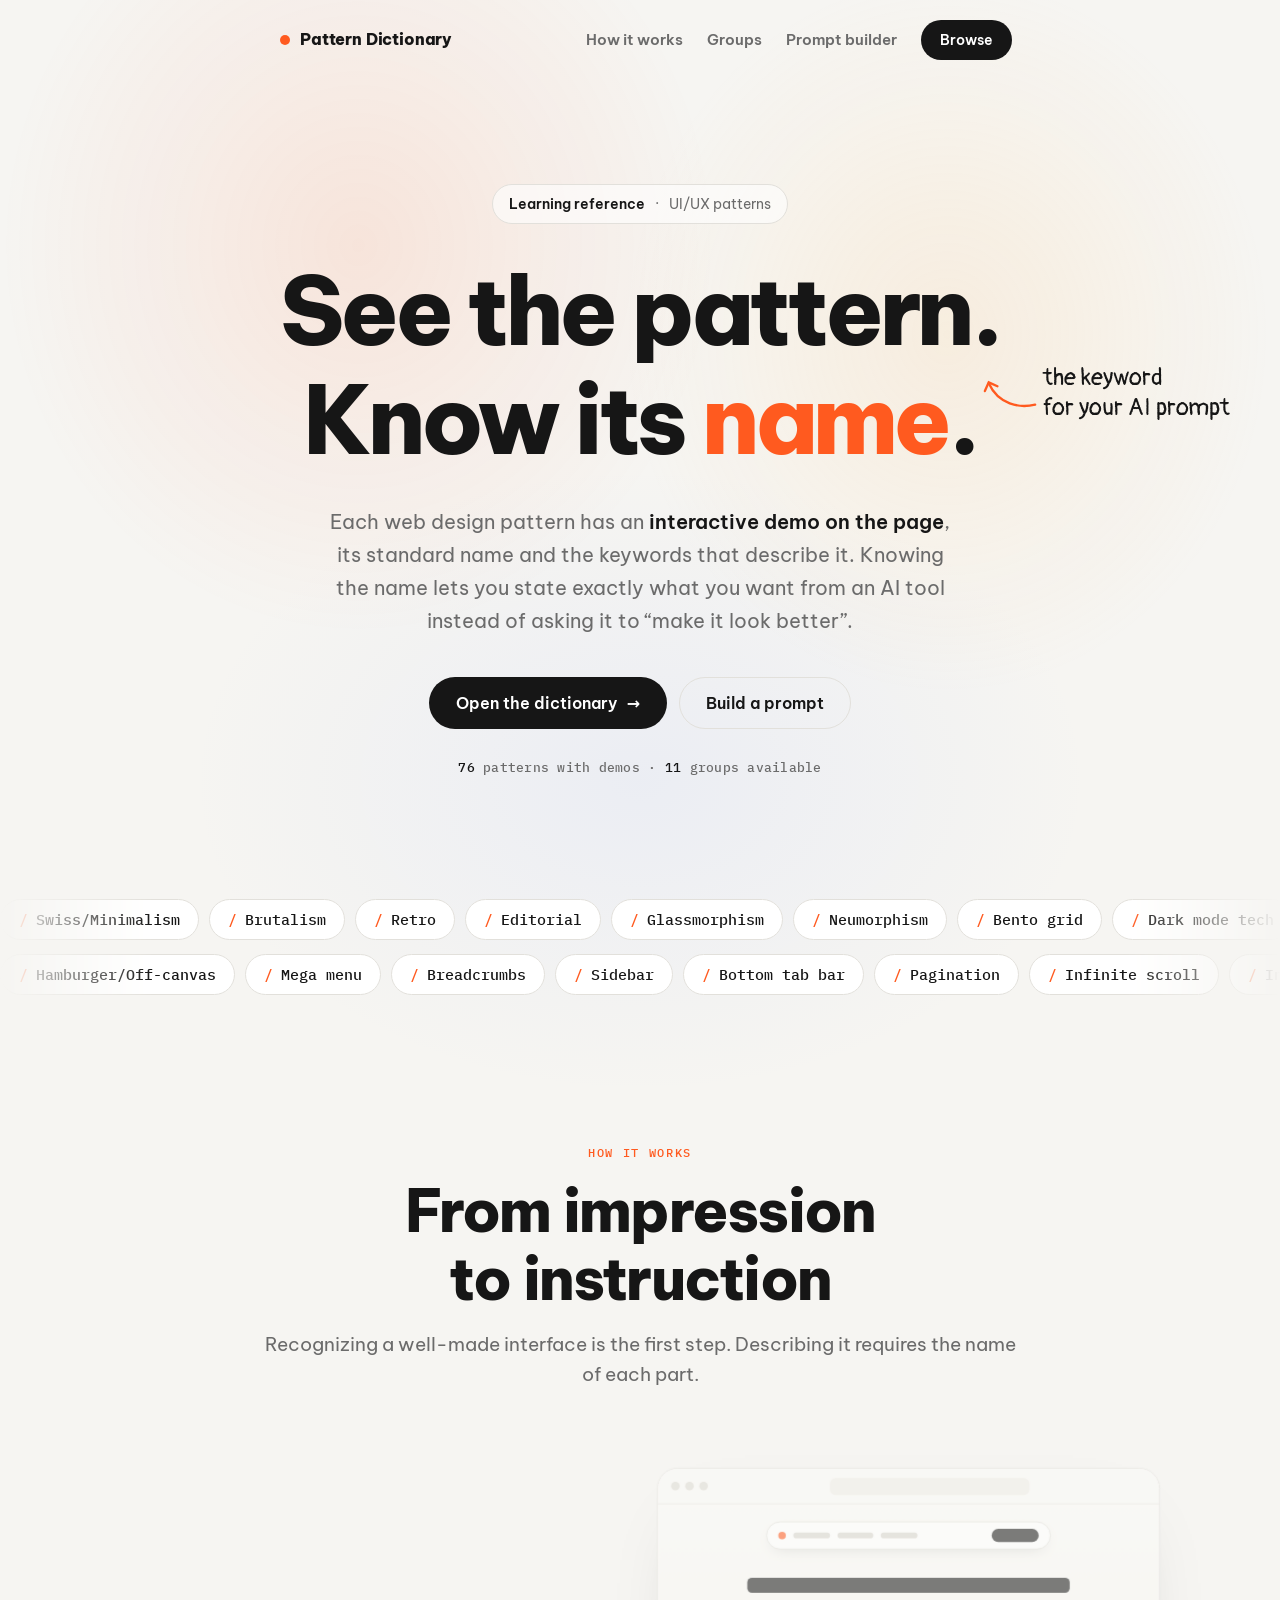
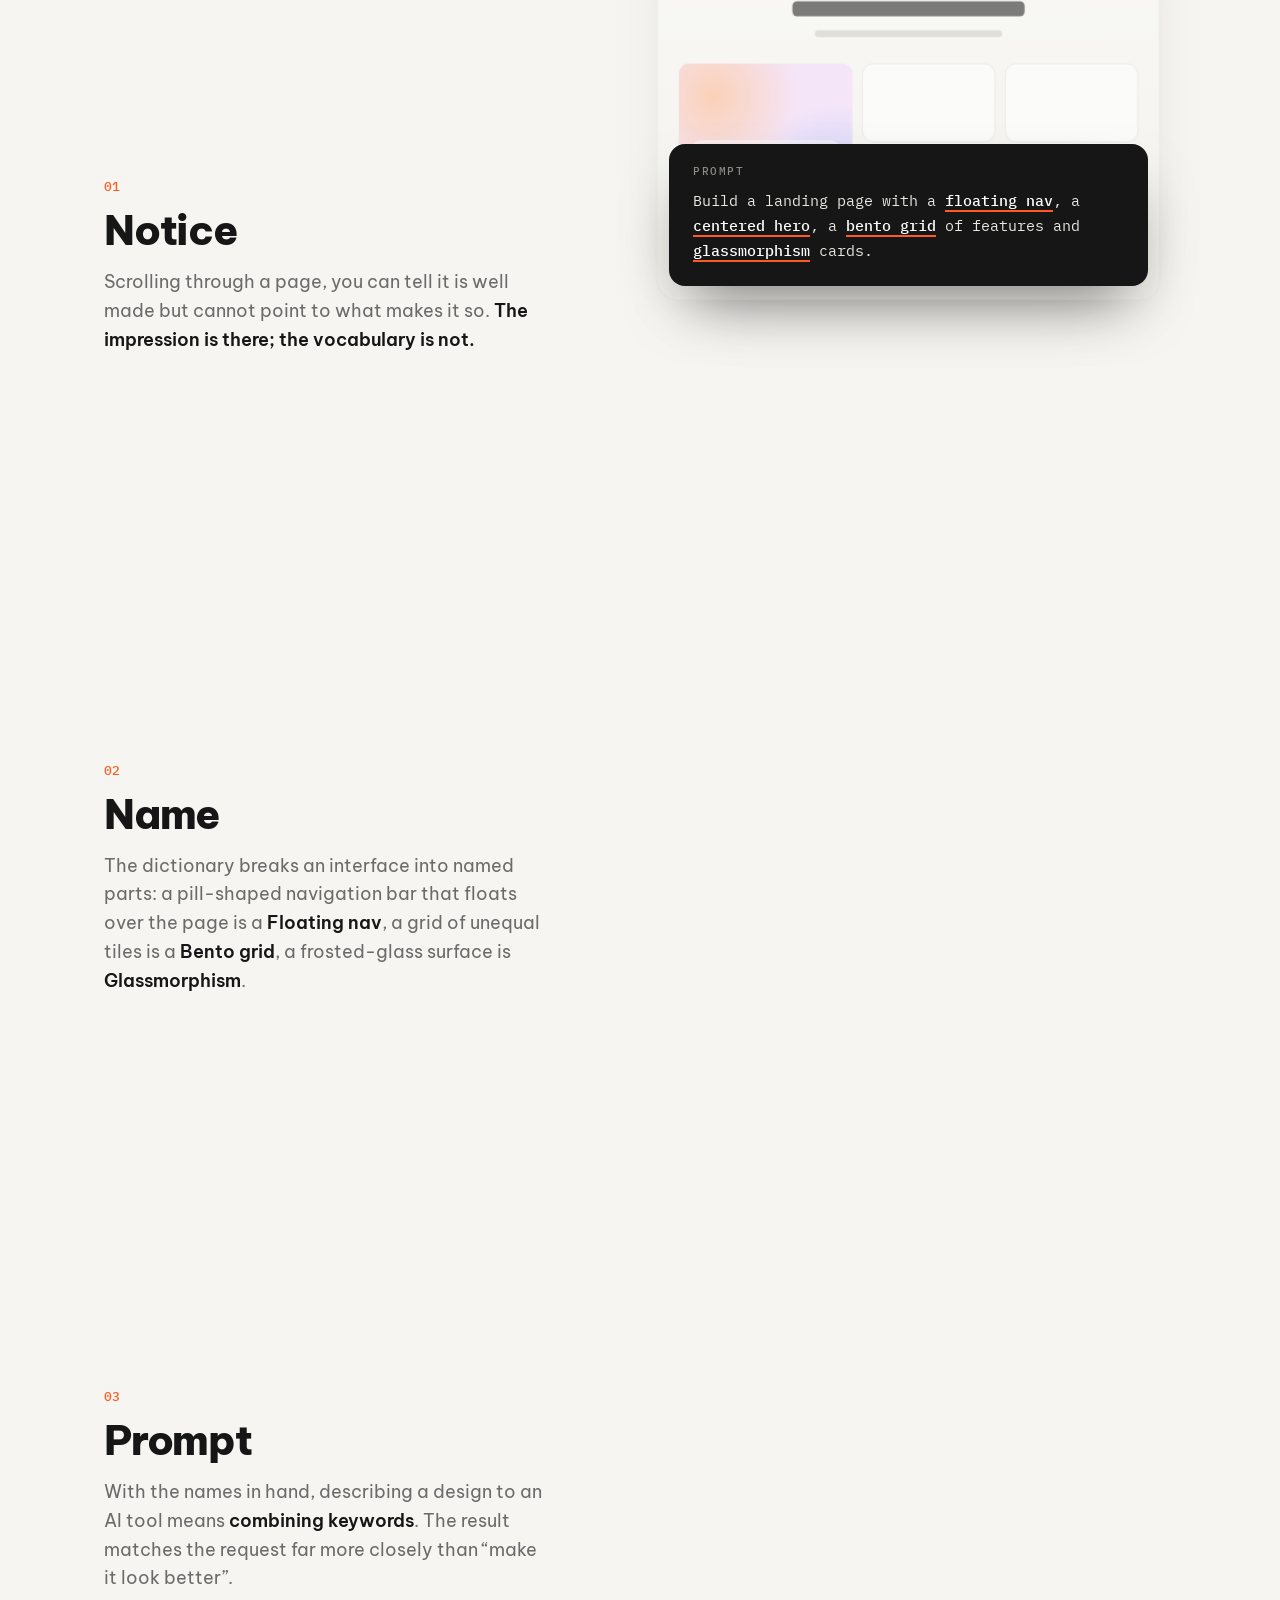
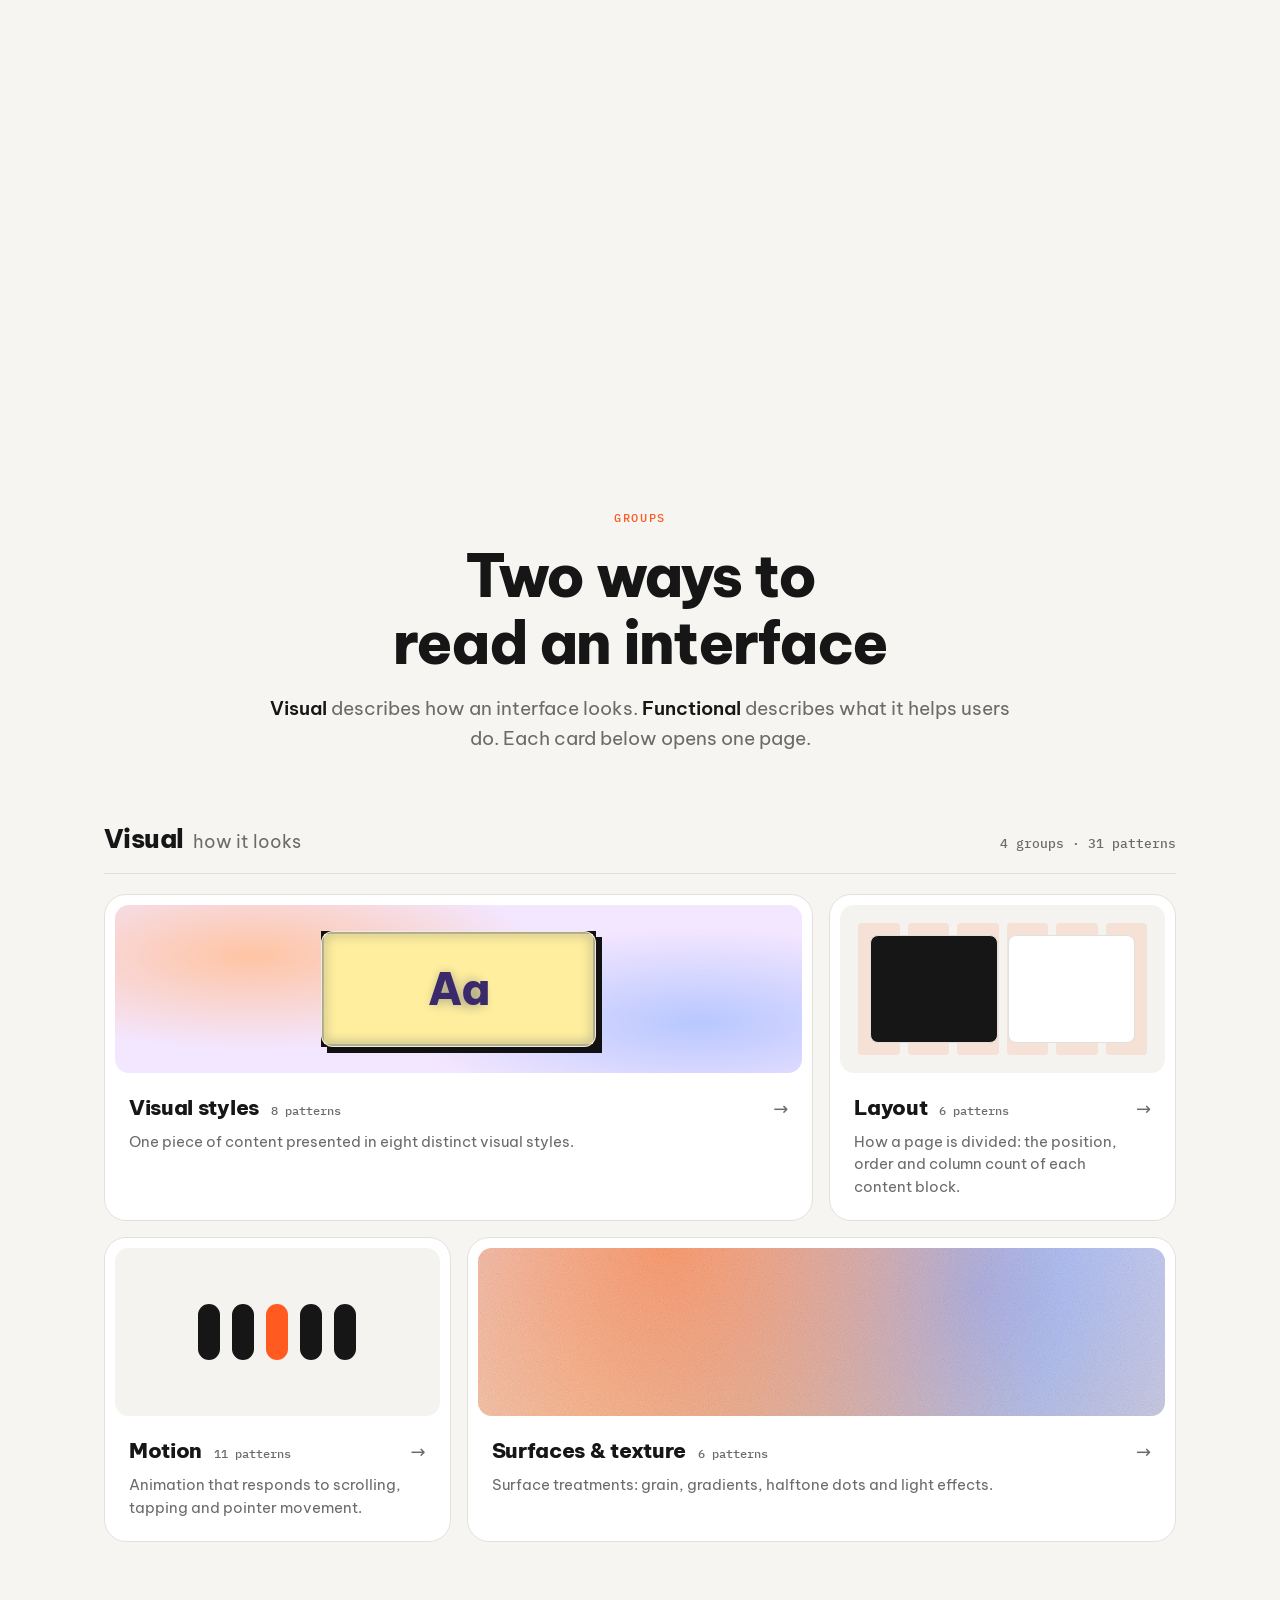
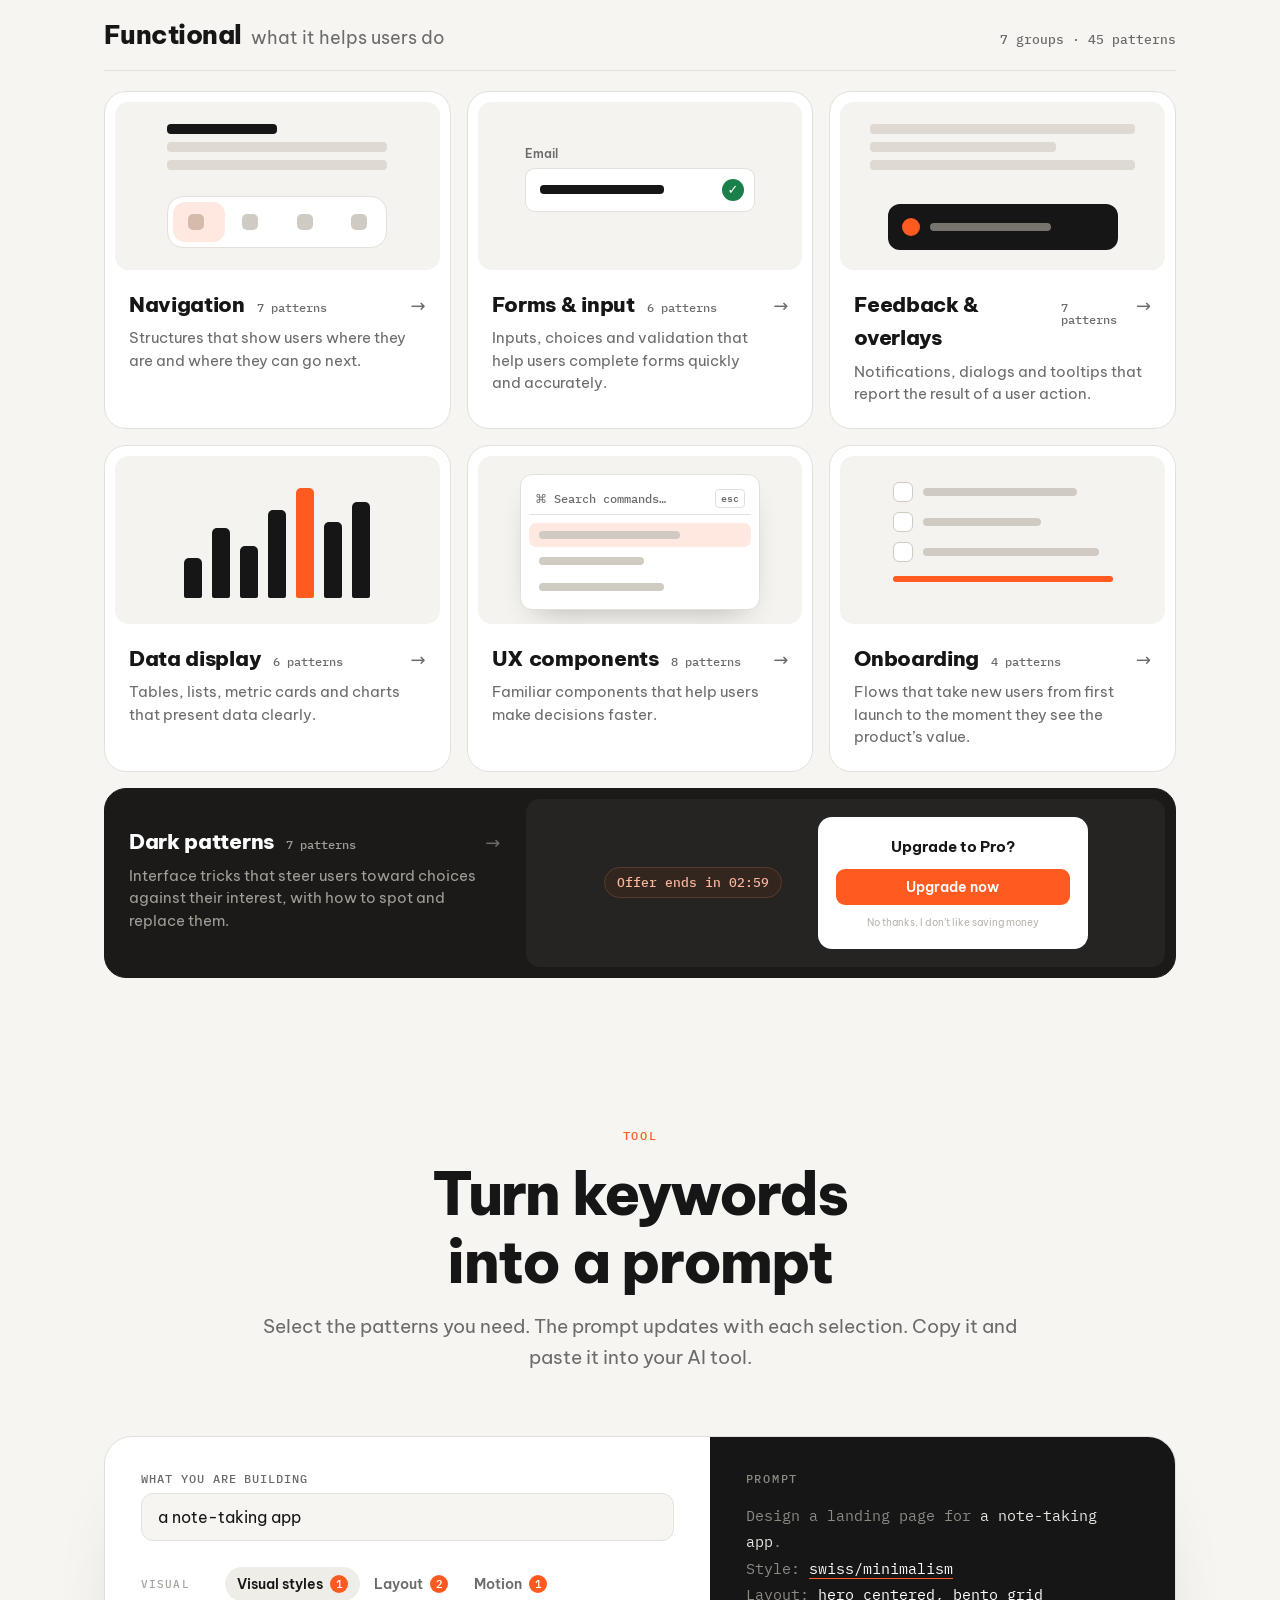
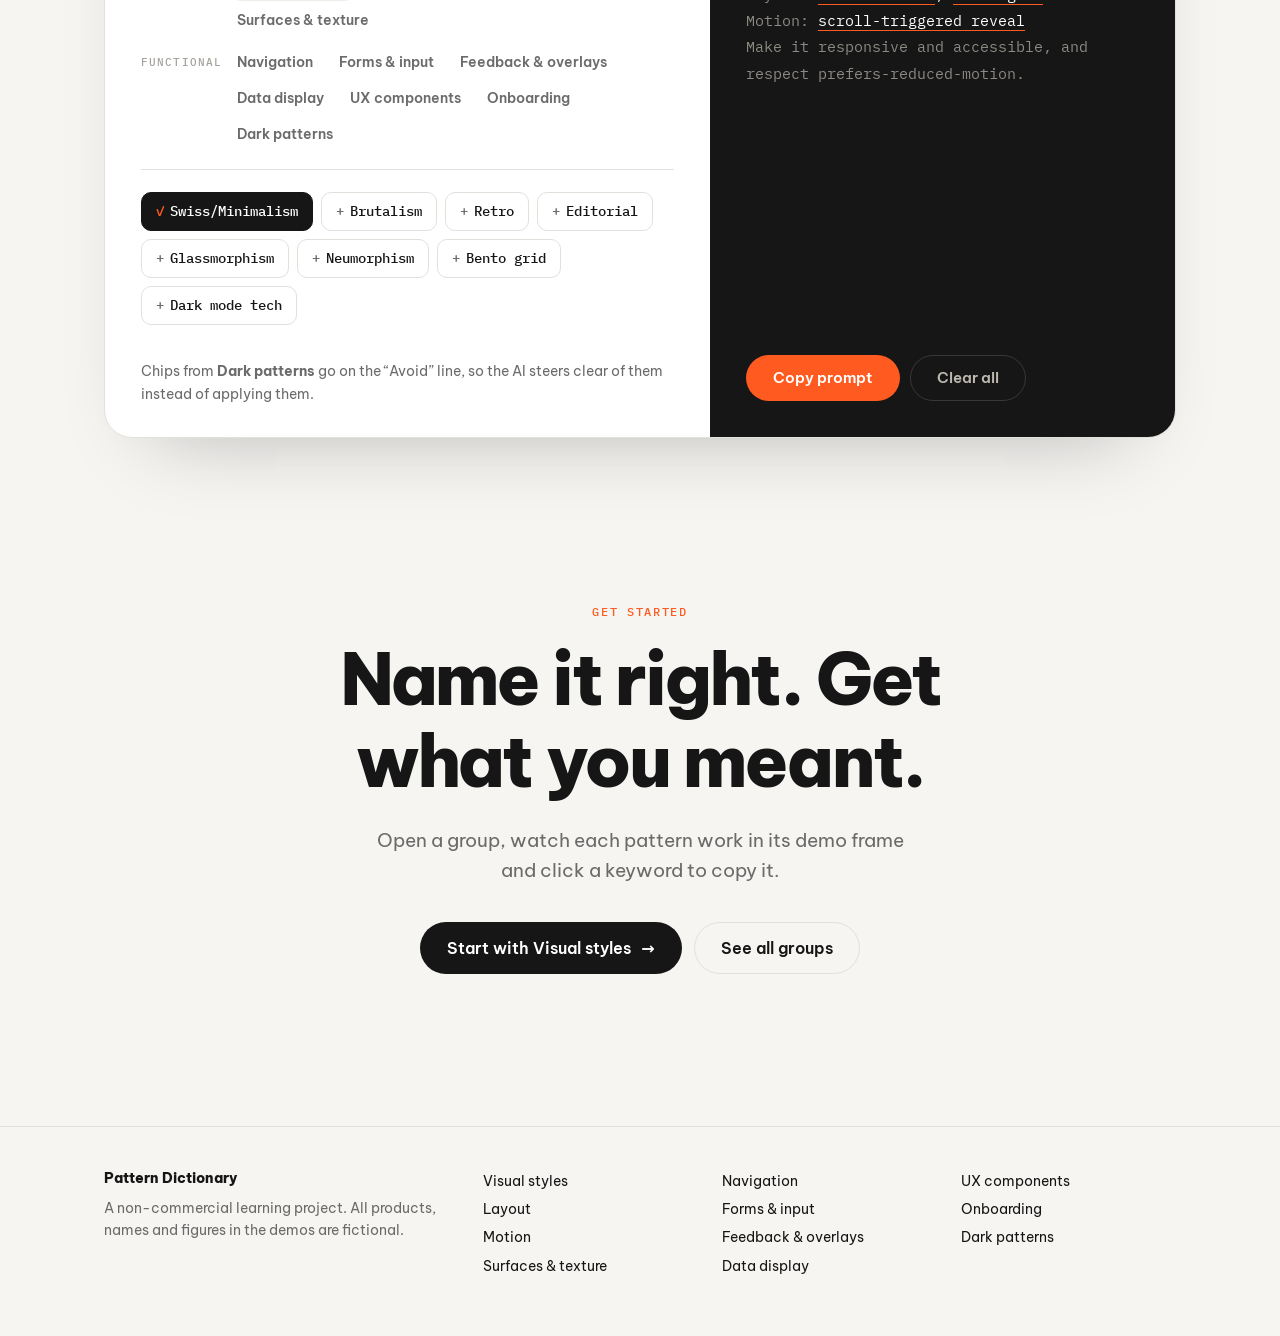
==== commit a1596847: "Polish pass: share preview, 404, pause off-screen demos, interaction and motion fixes" ====
--- a/index.html
+++ b/index.html
@@ -3,6 +3,7 @@
 <head>
 <meta charset="utf-8">
 <meta name="viewport" content="width=device-width,initial-scale=1">
+<meta name="color-scheme" content="only light">
 <title>Pattern Dictionary — names and keywords for web UI patterns</title>
 <meta name="description" content="A dictionary of web design patterns. Each pattern has an interactive demo, its standard name and the keywords to describe it precisely to an AI tool.">
 <meta property="og:type" content="website">
@@ -10,6 +11,11 @@
 <meta property="og:title" content="Pattern Dictionary">
 <meta property="og:description" content="UI/UX patterns with interactive demos, standard names and keywords for writing AI prompts.">
 <meta property="og:url" content="https://epistex0.github.io/pattern-dictionary/">
+<meta property="og:image" content="https://epistex0.github.io/pattern-dictionary/assets/og.png">
+<meta property="og:image:width" content="1200">
+<meta property="og:image:height" content="630">
+<meta property="og:image:alt" content="Pattern Dictionary: see the pattern, know its name">
+<meta name="twitter:card" content="summary_large_image">
 <link rel="canonical" href="https://epistex0.github.io/pattern-dictionary/">
 <meta name="theme-color" content="#f6f5f2">
 <link rel="icon" href="data:image/svg+xml,%3Csvg xmlns='http://www.w3.org/2000/svg' viewBox='0 0 32 32'%3E%3Crect width='32' height='32' rx='9' fill='%23161616'/%3E%3Ccircle cx='16' cy='16' r='6.5' fill='%23ff5a1f'/%3E%3C/svg%3E">
@@ -20,7 +26,7 @@
 <script>document.documentElement.classList.add('js')</script>
 <style>
 /* ===== Landing — this page only. Tokens and fonts come from dict.css ===== */
-:root{
+:root{color-scheme:only light;
   --spring:linear(0,.06 2.4%,.23 5.3%,.46 9.1%,.72 14%,.9 19%,1.01 25%,1.04 30%,1.035 36%,1.01 46%,.998 58%,1);
   --out:cubic-bezier(.2,.8,.2,1);
   --hand:'Pangolin',var(--sans);
@@ -87,7 +93,7 @@
 @keyframes fadeUp{from{opacity:.001;translate:0 14px}}
 
 /* ---------- Marquee ---------- */
-.mq{margin-top:120px;display:grid;gap:14px;overflow:clip;-webkit-mask-image:linear-gradient(90deg,transparent,#000 12%,#000 88%,transparent);mask-image:linear-gradient(90deg,transparent,#000 12%,#000 88%,transparent)}
+.mq{margin-top:120px;min-height:96px;display:grid;gap:14px;overflow:clip;-webkit-mask-image:linear-gradient(90deg,transparent,#000 12%,#000 88%,transparent);mask-image:linear-gradient(90deg,transparent,#000 12%,#000 88%,transparent)}
 .mq-row{display:flex;width:max-content}
 .mq-row ul{display:flex;gap:10px;margin:0;padding:0 10px 0 0;list-style:none}
 .mq-row li{font:500 15px/1 var(--mono);white-space:nowrap;padding:12px 18px;border-radius:999px;background:#fff;border:1px solid var(--line);color:var(--ink)}
@@ -103,7 +109,8 @@
 /* ---------- Scroll-triggered reveal (stagger qua --i) ---------- */
 .js .rv{opacity:0;translate:0 28px;transition:opacity .8s var(--out),translate 1.1s var(--spring);transition-delay:calc(var(--i,0) * 80ms)}
 .js .rv.in{opacity:1;translate:none}
-@media (prefers-reduced-motion:reduce){.js .rv{opacity:1;translate:none;transition:none}}
+@media (prefers-reduced-motion:reduce){.js .rv{opacity:1;translate:none;transition:none}
+  .step,.frame,.tag,.prompt-card,.wow,.lnav,.lnav-in::before,.card,.card::after,.chips button,.btn,.btn .ar{transition:none}}
 
 /* ---------- Scrollytelling ---------- */
 .story{display:grid;grid-template-columns:1fr 1.15fr;gap:72px;align-items:start}
@@ -155,7 +162,7 @@
 .cluster+.cluster{margin-top:72px}
 .cl-h{display:flex;align-items:baseline;justify-content:space-between;gap:16px;margin-bottom:20px;padding-bottom:14px;border-bottom:1px solid var(--line)}
 .cl-h h3{font-size:26px;font-weight:800;letter-spacing:-.02em}
-.cl-h h3 span{font-weight:400;color:var(--mute);margin-left:10px;font-size:18px;letter-spacing:0}
+.cl-h h3 span{font-weight:400;color:var(--mute);margin-left:5px;font-size:18px;letter-spacing:0}
 .cl-h small{font:500 13px/1 var(--mono);color:var(--mute)}
 .bento{display:grid;grid-template-columns:repeat(6,1fr);gap:16px}
 .card{grid-column:span var(--span,2);position:relative;display:flex;flex-direction:column;border-radius:22px;background:var(--card);border:1px solid var(--line);padding:10px 10px 22px;color:var(--ink);text-decoration:none;isolation:isolate;transition:translate .6s var(--spring)}
@@ -178,8 +185,8 @@
 
 /* Animated preview per group (transform/opacity only; paused when off screen) */
 .pv{position:relative;height:168px;border-radius:14px;background:#f4f3ef;overflow:hidden}
-.card:not(.live) .pv *,.card:not(.live) .pv::before,.card:not(.live) .pv::after{animation-play-state:paused!important}
-@media (prefers-reduced-motion:reduce){.pv *,.pv::before,.pv::after{animation:none!important}}
+.card:not(.live) .pv *,.card:not(.live) .pv *::before,.card:not(.live) .pv *::after,.card:not(.live) .pv::before,.card:not(.live) .pv::after{animation-play-state:paused!important}
+@media (prefers-reduced-motion:reduce){.pv *,.pv *::before,.pv *::after,.pv::before,.pv::after{animation:none!important}}
 .pv .c{position:absolute;inset:0;display:grid;place-items:center}
 /* Visual styles: three styles for the same "Aa" */
 .pv-aes .s{position:absolute;inset:26px 30%;display:grid;place-items:center;border-radius:12px;font-size:44px;animation:aes 7.5s var(--out) infinite;animation-delay:calc(var(--i) * -2.5s)}
@@ -296,7 +303,7 @@
 .pb-out mark{background:none;color:#fff;border-bottom:1.5px solid var(--acc)}
 .pb-act{display:flex;gap:10px;flex-wrap:wrap}
 .pb-act .btn{height:46px;font-size:15px}
-.pb-act .copy{background:var(--acc);color:#fff}
+.pb-act .copy{background:var(--acc);color:#fff;min-width:152px;justify-content:center}
 .pb-act .copy:hover{background:#ff6f3b}
 .pb-act .clear{background:transparent;color:#bdb8b0;border-color:#3a3836}
 .pb-act .clear:hover{color:#fff;background:#222}
@@ -318,7 +325,7 @@
 /* ---------- Responsive ---------- */
 @media (max-width:1100px){.note-hand{left:15%;top:calc(100% - .05em)}.hero .lead{margin-top:84px}}
 @media (max-width:900px){
-  .story{grid-template-columns:1fr;gap:0}
+  .story{grid-template-columns:1fr;gap:0;padding-top:48px}
   .panel{top:80px;height:270px;z-index:2;order:-1}
   .panel::before{content:"";position:absolute;inset:-84px -24px -16px;background:var(--bg);z-index:-1}
   .steps{padding:24px 0 24vh}.step{min-height:44vh;justify-content:flex-start}
@@ -341,7 +348,7 @@
   .pv{height:132px}.pv-dark .c{grid-template-columns:1fr;gap:12px}.pv-dark{height:200px}
   .pb-l,.pb-r{padding:24px 20px}
   .tabs .grp{grid-template-columns:1fr}.tabs .tg{line-height:1;padding:4px 12px 6px}
-  .mq{margin-top:88px}.mq-row li{font-size:13px;padding:10px 14px}
+  .mq{margin-top:88px;min-height:84px}.mq-row li{font-size:13px;padding:10px 14px}
   .end{padding:120px 0 104px}
   .foot .lw{grid-template-columns:1fr}.foot ul{columns:2}
 }
@@ -354,6 +361,8 @@
   .pv-dark .modal small{font-size:12px}
   .cl-h h3 span{display:block;margin:6px 0 0}
   .card .cnt{white-space:nowrap}
+  .pb-act{display:grid;grid-template-columns:1fr 1fr}
+  .pb-act .btn,.pb-act .copy{min-width:0;padding:0 12px;justify-content:center}
   .foot li{padding:0}
   .foot a,.foot li span{display:flex;align-items:center;min-height:36px}
 }
@@ -381,7 +390,7 @@
       <a class="btn btn-ink" href="aesthetic.html" data-first>Open the dictionary <span class="ar">→</span></a>
       <a class="btn btn-ghost" href="#prompt">Build a prompt</a>
     </div>
-    <p class="stats" id="stats" hidden></p>
+    <p class="stats" id="stats"><b>76</b> patterns with demos · <b>11</b> groups available</p>
   </div>
   <div class="mq" id="mq" aria-hidden="true"></div>
 </section>
@@ -545,7 +554,7 @@
   };
   $('#clusters').innerHTML = DICT_GROUPS.map(g => {
     const ps = pages.filter(p => p.group === g), n = ps.reduce((s, p) => s + p.count, 0);
-    return `<div class="cluster"><div class="cl-h rv"><h3>${esc(g)}<span>${SUB[g] || ''}</span></h3><small>${ps.length} groups${n ? ` · ${n} patterns` : ''}</small></div>` +
+    return `<div class="cluster"><div class="cl-h rv"><h3>${esc(g)}<span> ${SUB[g] || ''}</span></h3><small>${ps.length} groups${n ? ` · ${n} patterns` : ''}</small></div>` +
       `<div class="bento">${ps.map((p, i) => card(p, i, g)).join('')}</div></div>`;
   }).join('');
 
@@ -589,7 +598,7 @@
   const copyBtn = $('#copy');
   copyBtn.addEventListener('click', async () => {
     const ok = await Dict.copy(out.textContent);
-    copyBtn.textContent = ok ? 'Copied ✓' : 'Couldn’t copy';
+    copyBtn.textContent = ok ? 'Copied ✓' : 'Copy failed';
     clearTimeout(copyBtn._t); copyBtn._t = setTimeout(() => copyBtn.textContent = 'Copy prompt', 1600);
   });
   showTab(cur); render();
--- a/assets/dict.css
+++ b/assets/dict.css
@@ -1,7 +1,7 @@
 /* Pattern Dictionary — shared page chrome. Styles only the "chrome" (nav, page head, pattern frame).
    Every selector here is anchored with > or its own class so it never touches .demo content.
    Demo CSS lives in each page, scoped as #slug .demo … (see SHELL.md). */
-:root{
+:root{color-scheme:only light;
   --bg:#f6f5f2;--ink:#161616;--mute:#6b6b6b;--line:#e2e0db;--acc:#ff5a1f;
   --sans:'Be Vietnam Pro',system-ui,sans-serif;--mono:'IBM Plex Mono',ui-monospace,monospace;
   --wrap:1120px;--nav-h:60px
@@ -51,6 +51,7 @@
 .pattern>.vi b{color:var(--ink);font-weight:600}
 .demo{position:relative;height:var(--demo-h,380px);border-radius:16px;border:1px solid var(--line);overflow:hidden;background:#fff;isolation:isolate}
 .demo>.stage{position:absolute;inset:0}
+.demo.is-off,.demo.is-off *,.demo.is-off *::before,.demo.is-off *::after{animation-play-state:paused!important}
 .pattern>.notes{display:grid;grid-template-columns:1fr 1fr;gap:16px 40px;margin-top:22px;font-size:15.5px}
 .pattern>.notes p{margin:0}
 .pattern>.notes b{display:block;font-size:12.5px;letter-spacing:.06em;text-transform:uppercase;margin-bottom:4px}
@@ -95,5 +96,5 @@
   .demo .replay,.demo-tools>button{min-height:36px}
   .pattern>.kw::before{flex-basis:100%;margin-bottom:2px}
 }
-@media (max-width:379px){.dnav .brand .b2{display:none}}
+@media (max-width:379px){.dnav-in{padding:0 8px 0 14px}.dnav .brand{font-size:14px;gap:7px}.dnav-btn{padding:0 7px;font-size:13.5px}}
 @media (prefers-reduced-motion:reduce){html{scroll-behavior:auto}}
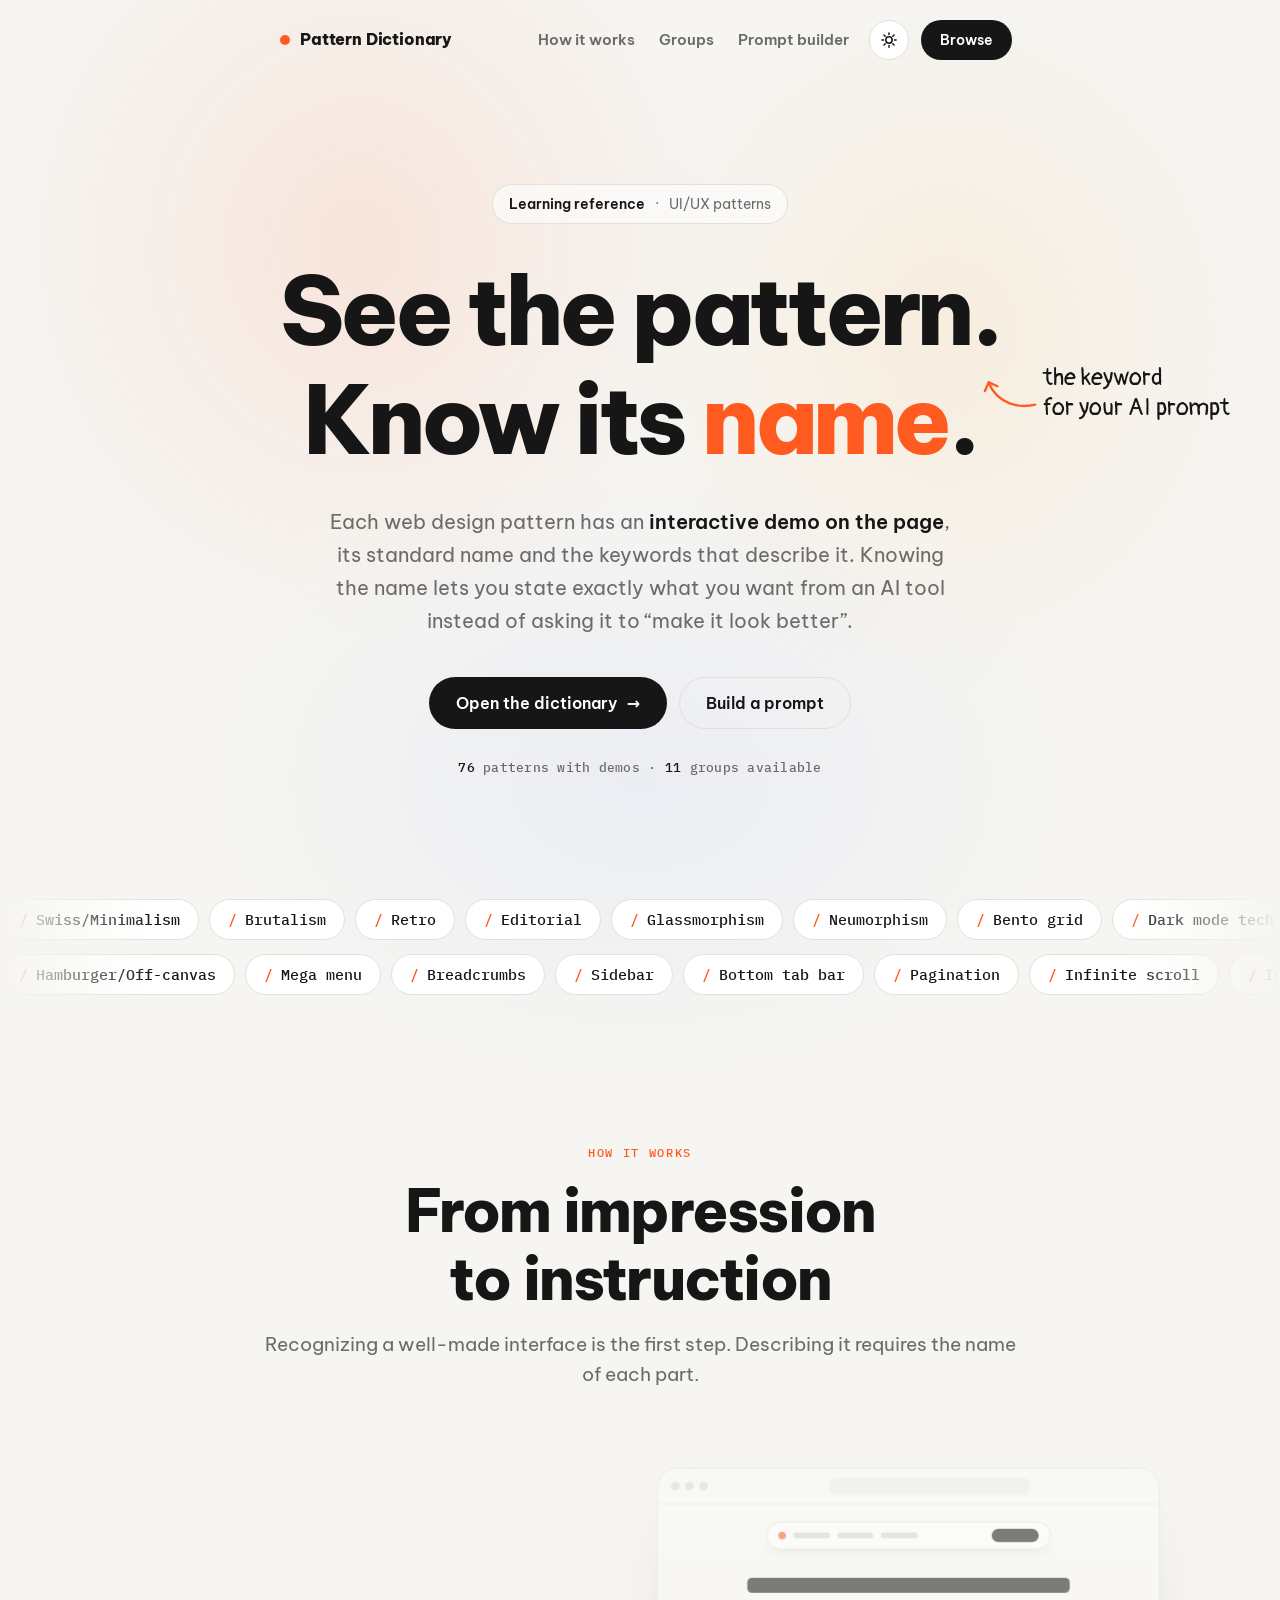
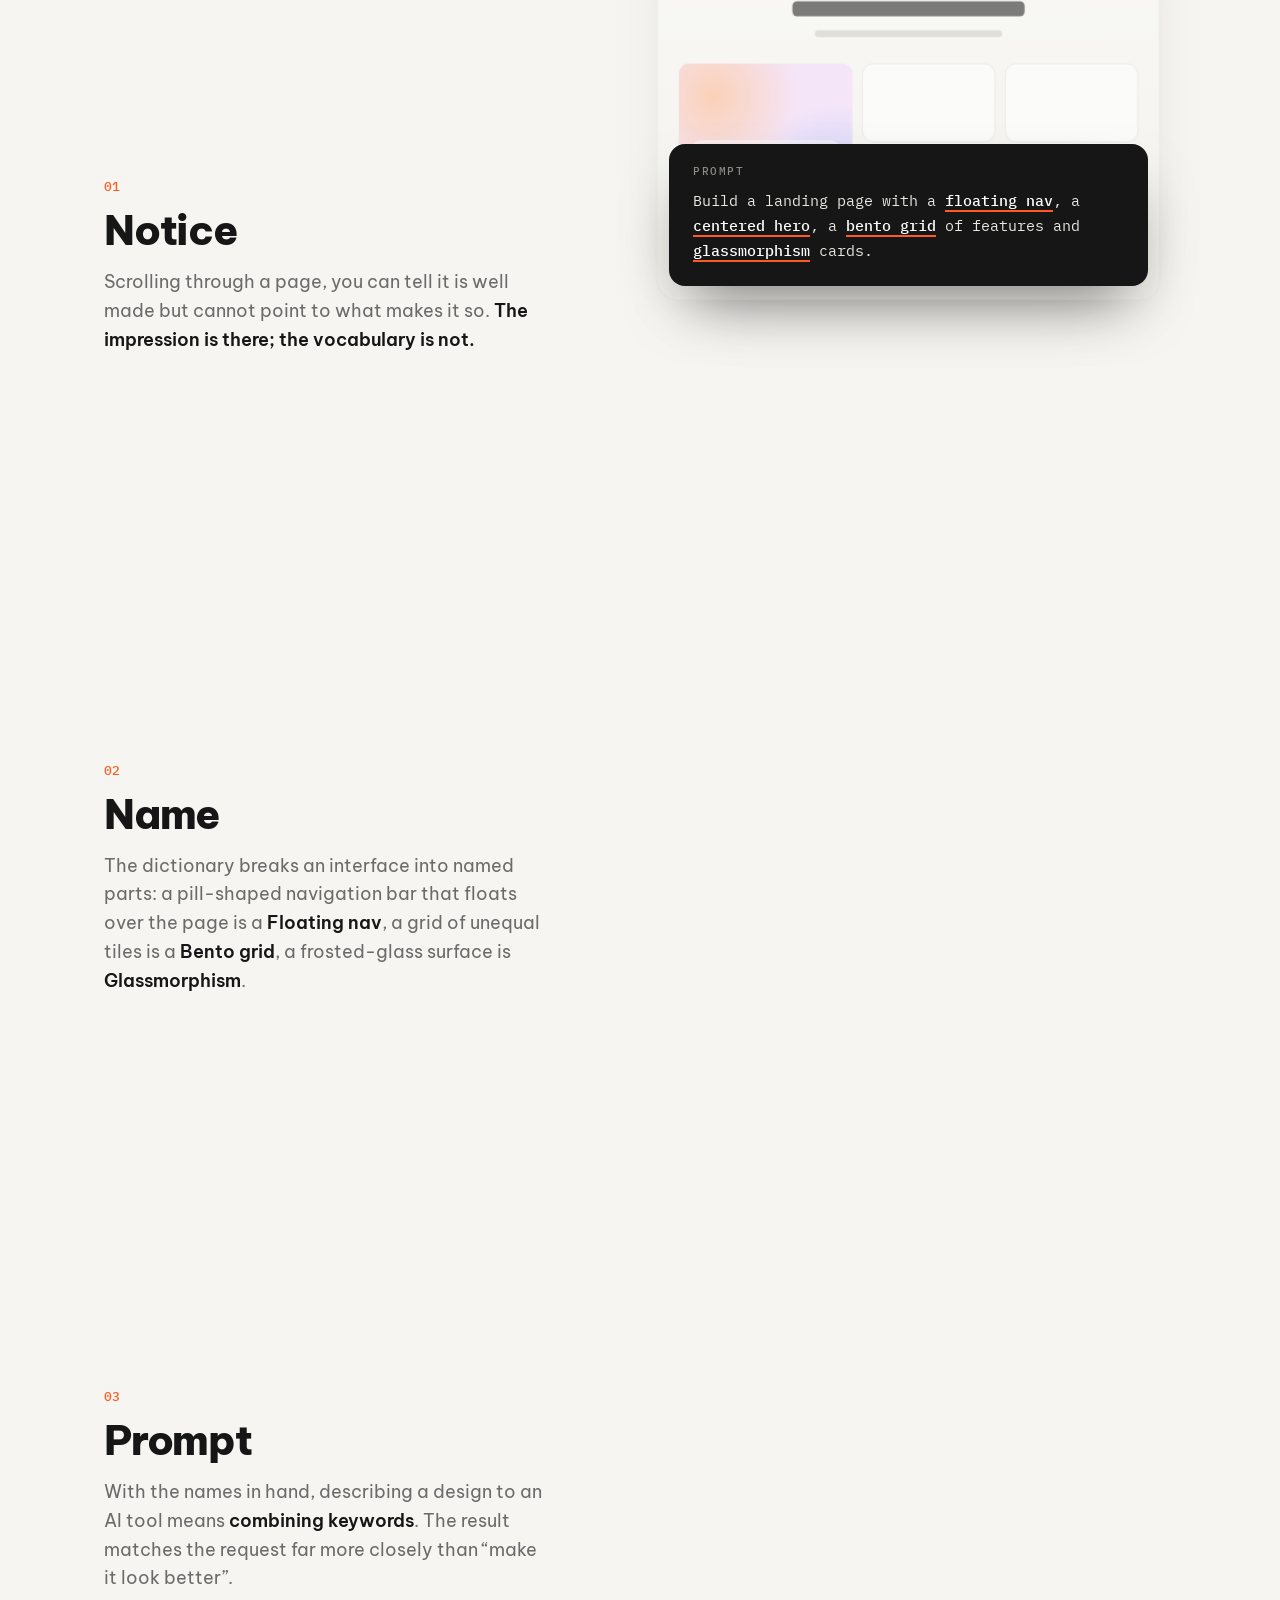
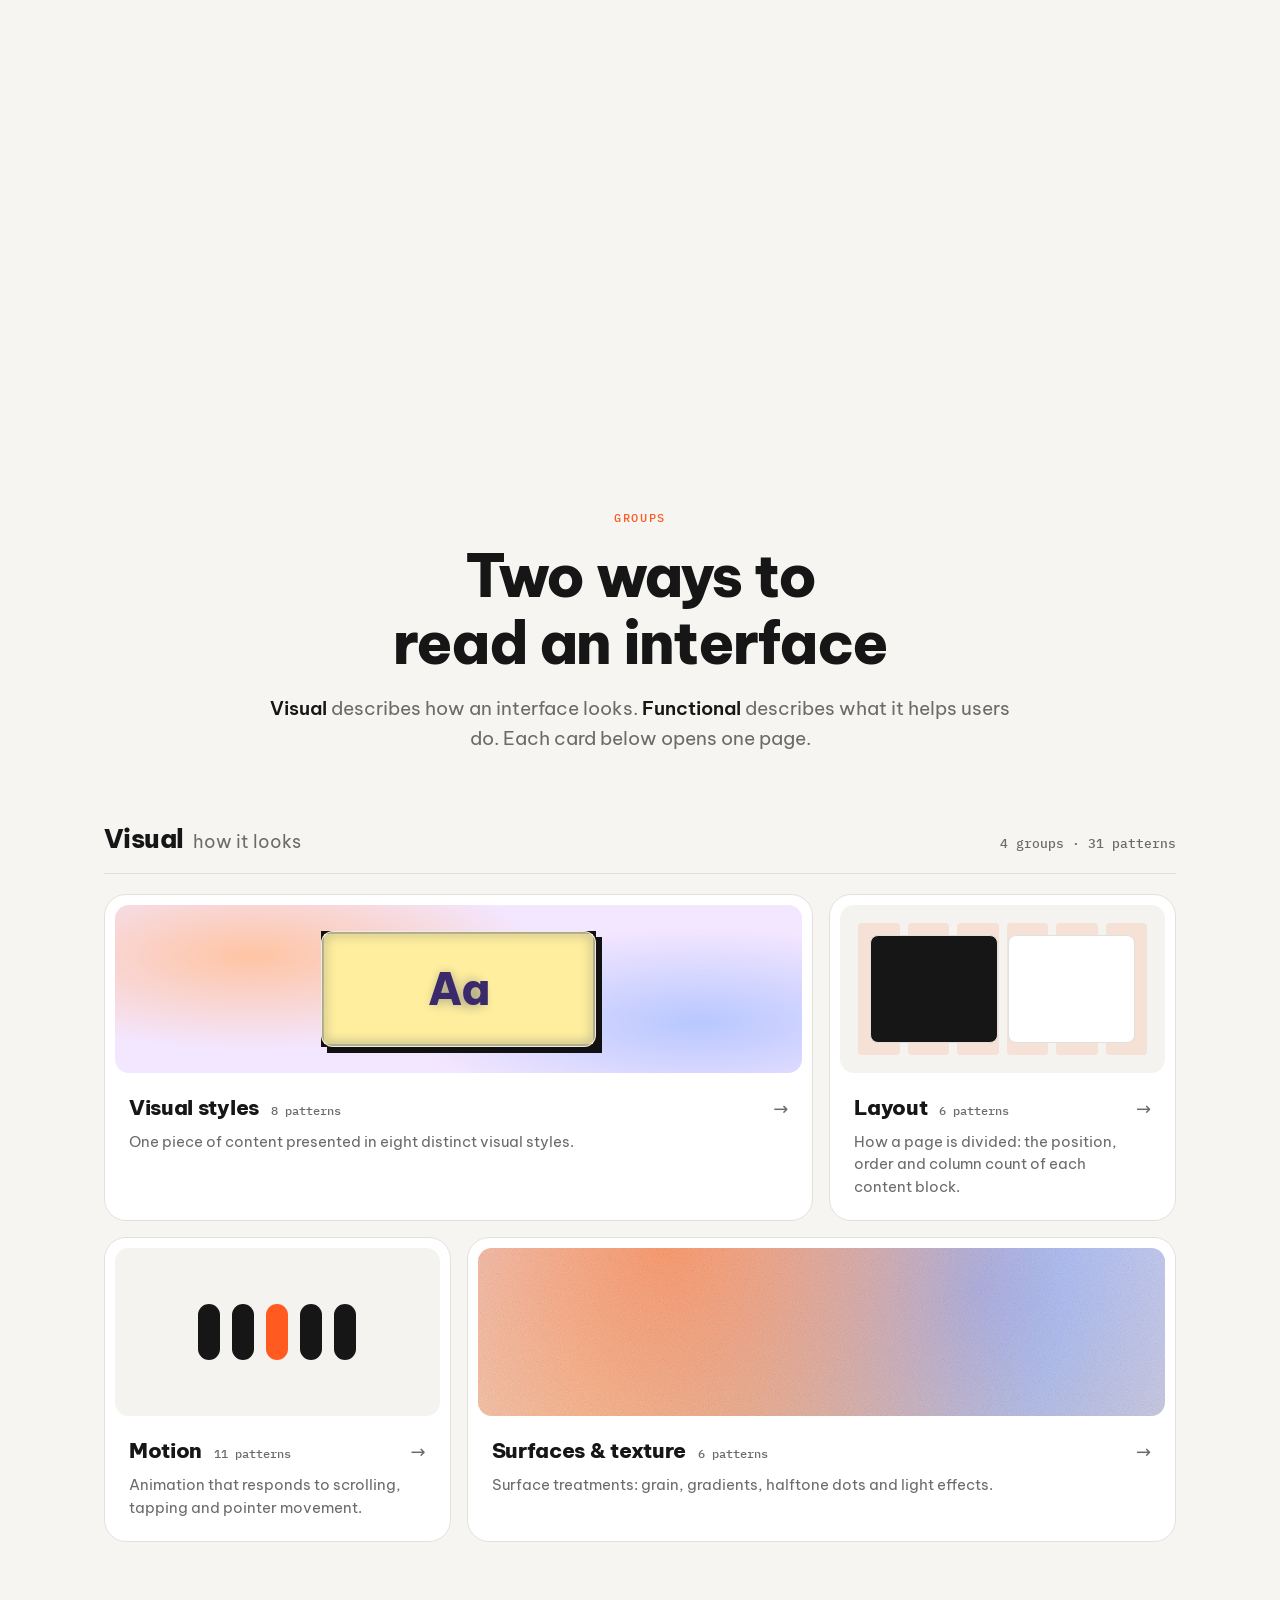
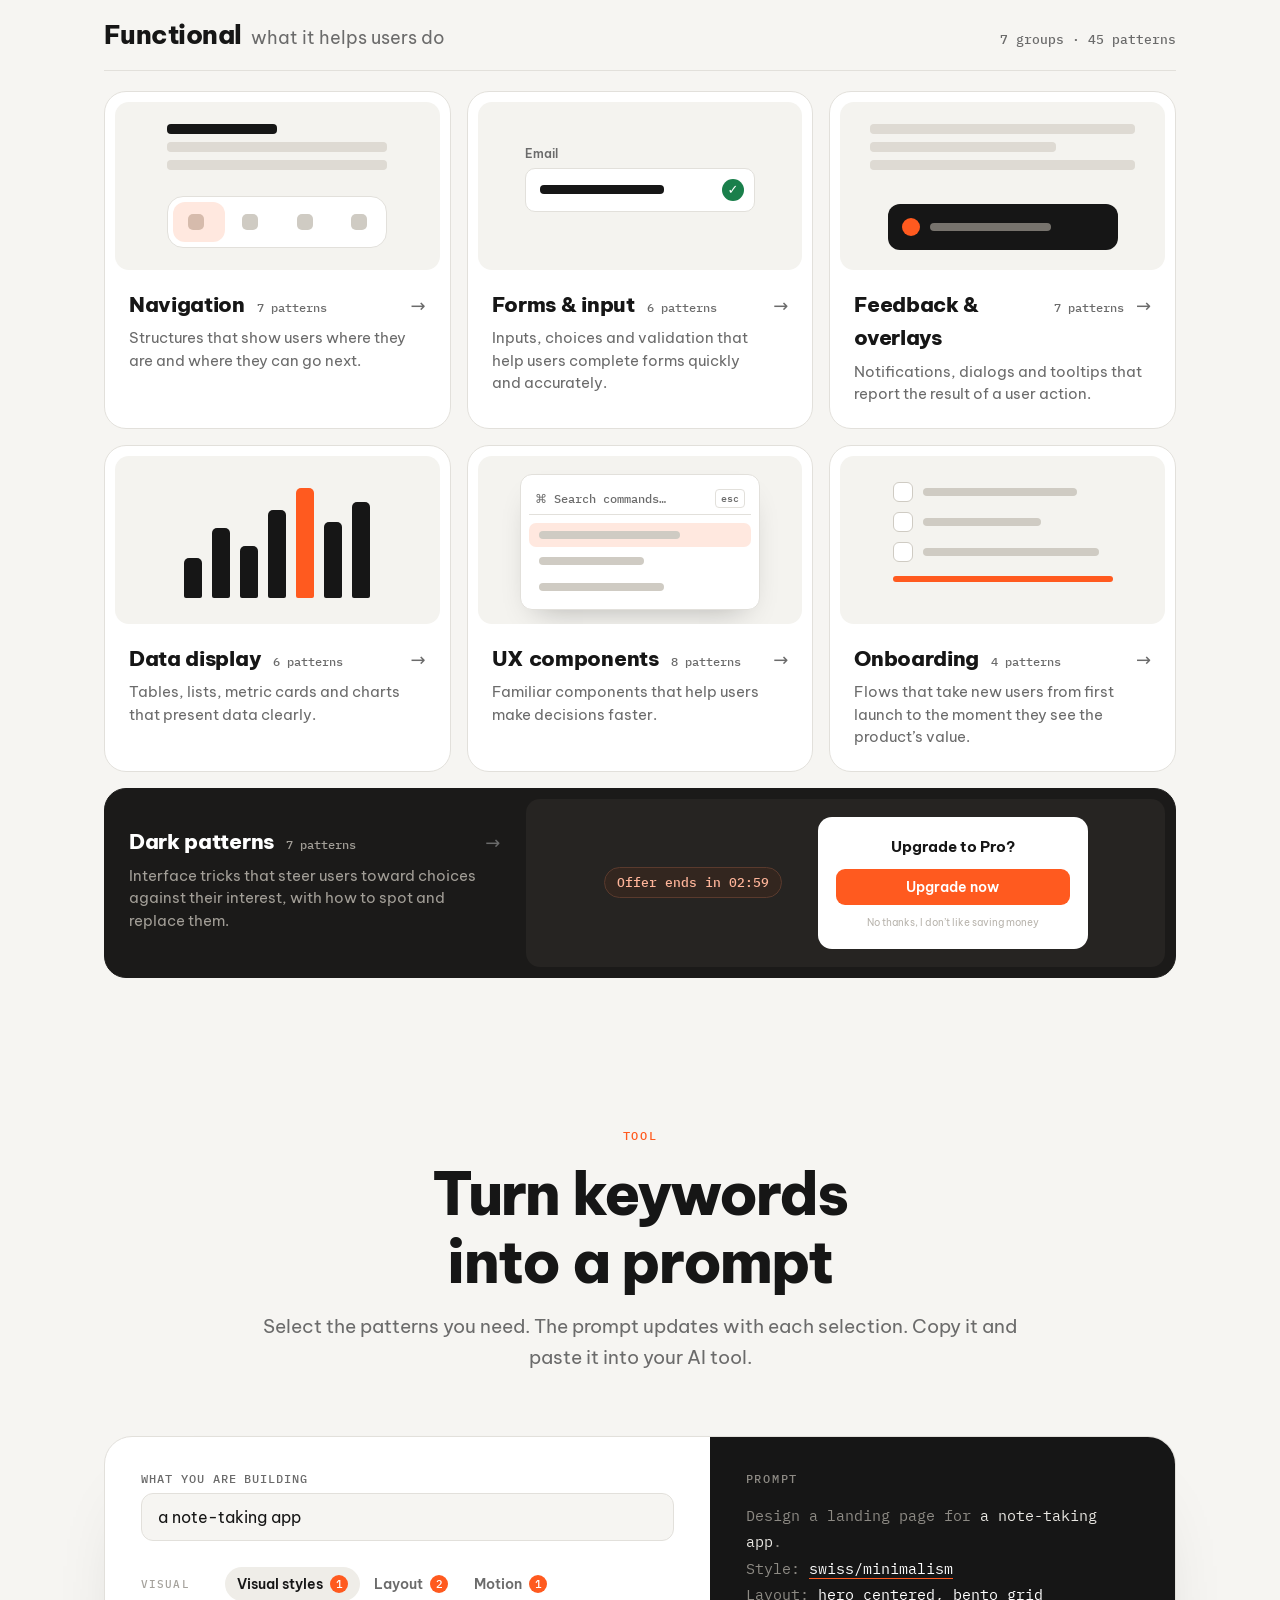
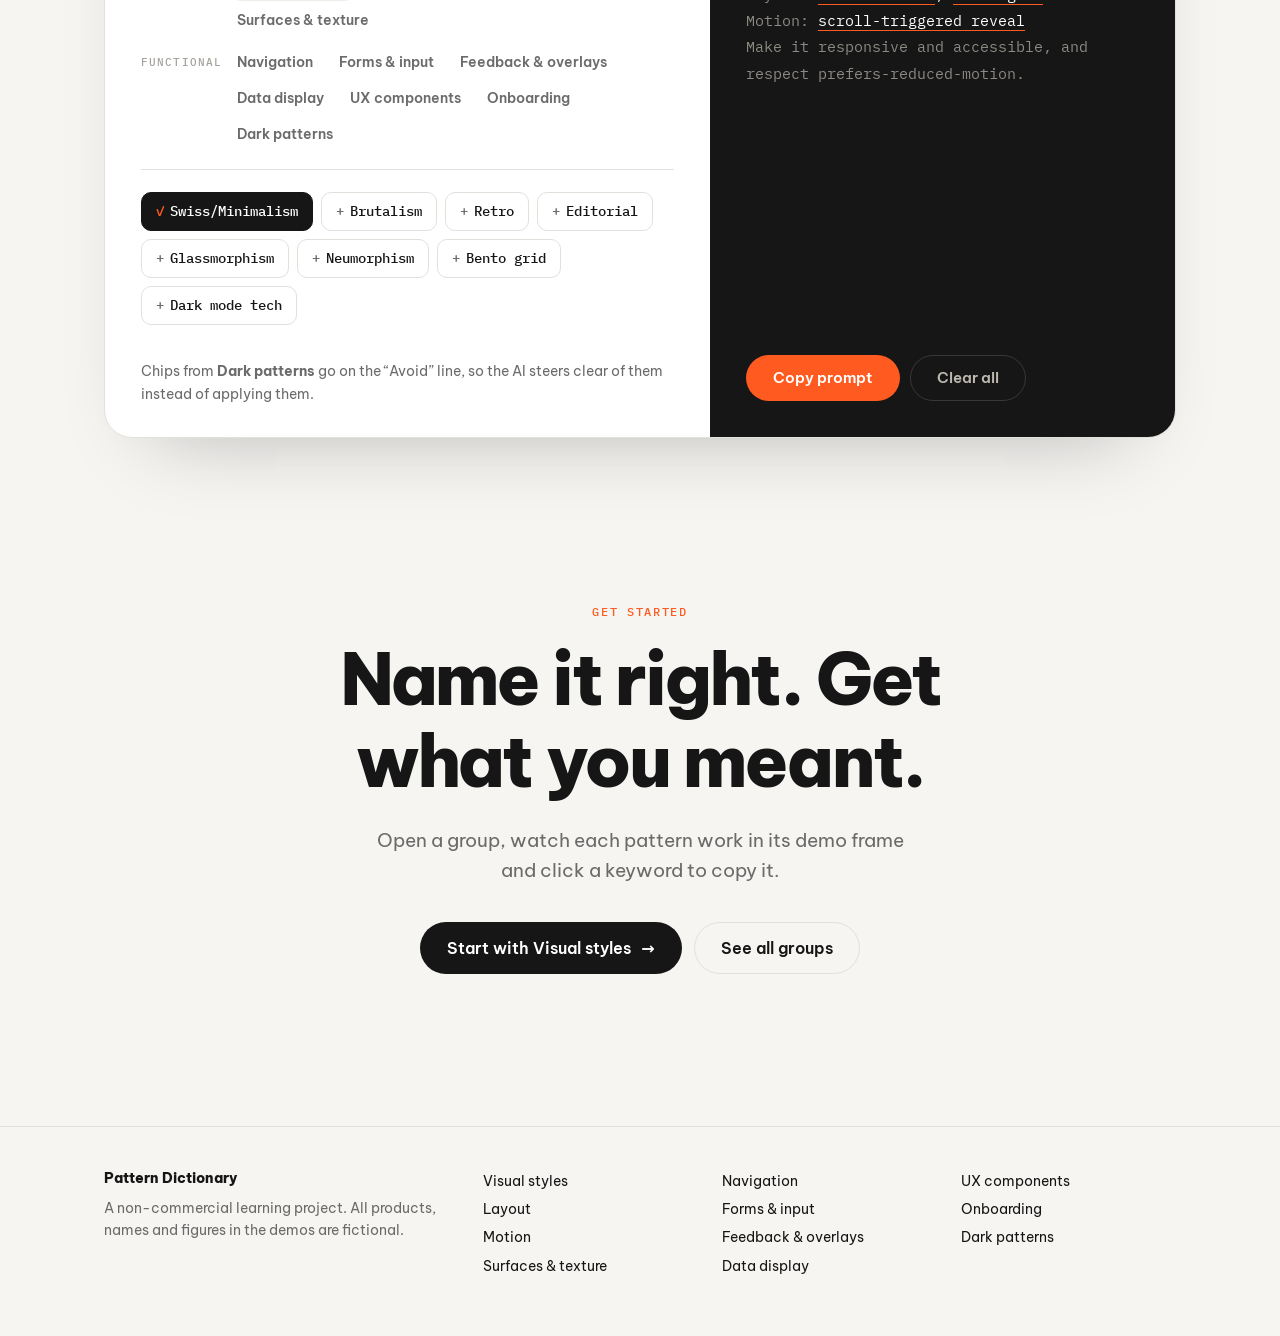
==== commit 320a3623: "Add light/dark theme: follows OS on first visit, remembered toggle in nav" ====
--- a/index.html
+++ b/index.html
@@ -3,7 +3,8 @@
 <head>
 <meta charset="utf-8">
 <meta name="viewport" content="width=device-width,initial-scale=1">
-<meta name="color-scheme" content="only light">
+<meta name="color-scheme" content="light dark">
+<script>(function(){var t;try{t=localStorage.getItem('pd-theme')}catch(e){}document.documentElement.dataset.theme=t||(matchMedia('(prefers-color-scheme: dark)').matches?'dark':'light')})()</script>
 <title>Pattern Dictionary — names and keywords for web UI patterns</title>
 <meta name="description" content="A dictionary of web design patterns. Each pattern has an interactive demo, its standard name and the keywords to describe it precisely to an AI tool.">
 <meta property="og:type" content="website">
@@ -26,11 +27,11 @@
 <script>document.documentElement.classList.add('js')</script>
 <style>
 /* ===== Landing — this page only. Tokens and fonts come from dict.css ===== */
-:root{color-scheme:only light;
+:root{
   --spring:linear(0,.06 2.4%,.23 5.3%,.46 9.1%,.72 14%,.9 19%,1.01 25%,1.04 30%,1.035 36%,1.01 46%,.998 58%,1);
   --out:cubic-bezier(.2,.8,.2,1);
   --hand:'Pangolin',var(--sans);
-  --card:#fff;--soft:#efede8
+  --card:#fff;--soft:#efede8;--inner:#fff;--pv:#f4f3ef;--sk:#cfcbc3;--sk2:#dedad3;--glass:rgba(255,255,255,.72)
 }
 html{scroll-padding-top:96px}
 body{overflow-x:clip}
@@ -44,17 +45,17 @@
 .sec-h p{font-size:19px;color:var(--mute);text-wrap:pretty}
 .btn{display:inline-flex;align-items:center;gap:10px;height:52px;padding:0 26px;border-radius:999px;font:600 16px/1 var(--sans);text-decoration:none;border:1px solid transparent;cursor:pointer;transition:scale .5s var(--spring),background-color .2s}
 .btn:active{scale:.96}
-.btn-ink{background:var(--ink);color:#fff}
+.btn-ink{background:var(--ink);color:var(--on-ink)}
 .btn-ink:hover{background:#000}
 .btn-ghost{background:transparent;color:var(--ink);border-color:var(--line)}
-.btn-ghost:hover{background:#fff}
+.btn-ghost:hover{background:var(--card)}
 .btn .ar{transition:translate .5s var(--spring)}
 .btn:hover .ar{translate:4px 0}
 
 /* ---------- Floating pill nav ---------- */
 .lnav{position:fixed;inset:12px 0 auto;z-index:100;display:flex;justify-content:center;padding:0 12px;pointer-events:none;transition:translate .6s var(--spring)}
 .lnav-in{pointer-events:auto;position:relative;width:min(760px,100%);height:56px;display:flex;align-items:center;gap:4px;padding:0 8px 0 20px;border-radius:999px}
-.lnav-in::before{content:"";position:absolute;inset:0;z-index:-1;border-radius:inherit;background:rgba(255,255,255,.72);backdrop-filter:blur(16px) saturate(1.4);-webkit-backdrop-filter:blur(16px) saturate(1.4);border:1px solid rgba(0,0,0,.07);box-shadow:0 10px 30px -12px rgba(0,0,0,.18);opacity:0;scale:.97;transition:opacity .35s var(--out),scale .6s var(--spring)}
+.lnav-in::before{content:"";position:absolute;inset:0;z-index:-1;border-radius:inherit;background:var(--glass);backdrop-filter:blur(16px) saturate(1.4);-webkit-backdrop-filter:blur(16px) saturate(1.4);border:1px solid rgba(0,0,0,.07);box-shadow:0 10px 30px -12px rgba(0,0,0,.18);opacity:0;scale:.97;transition:opacity .35s var(--out),scale .6s var(--spring)}
 .lnav.float{translate:0 4px}
 .lnav.float .lnav-in::before{opacity:1;scale:1}
 .lnav .brand{font-weight:800;color:var(--ink);text-decoration:none;letter-spacing:-.01em;display:flex;align-items:center;gap:10px;margin-right:auto;white-space:nowrap}
@@ -96,7 +97,7 @@
 .mq{margin-top:120px;min-height:96px;display:grid;gap:14px;overflow:clip;-webkit-mask-image:linear-gradient(90deg,transparent,#000 12%,#000 88%,transparent);mask-image:linear-gradient(90deg,transparent,#000 12%,#000 88%,transparent)}
 .mq-row{display:flex;width:max-content}
 .mq-row ul{display:flex;gap:10px;margin:0;padding:0 10px 0 0;list-style:none}
-.mq-row li{font:500 15px/1 var(--mono);white-space:nowrap;padding:12px 18px;border-radius:999px;background:#fff;border:1px solid var(--line);color:var(--ink)}
+.mq-row li{font:500 15px/1 var(--mono);white-space:nowrap;padding:12px 18px;border-radius:999px;background:var(--card);border:1px solid var(--line);color:var(--ink)}
 .mq-row li i{font-style:normal;color:var(--acc);margin-right:8px}
 @media (prefers-reduced-motion:no-preference){
   .mq-row{animation:mq var(--dur,80s) linear infinite}
@@ -122,21 +123,21 @@
 .step p{font-size:18px;color:var(--mute);max-width:440px}
 .step p b{color:var(--ink);font-weight:600}
 .panel{position:sticky;top:calc(50vh - 230px);height:460px}
-.frame{position:absolute;inset:0;border-radius:22px;background:#fff;border:1px solid var(--line);box-shadow:0 30px 80px -40px rgba(0,0,0,.35);overflow:hidden;transition:scale .9s var(--spring),opacity .5s var(--out)}
+.frame{position:absolute;inset:0;border-radius:22px;background:var(--card);border:1px solid var(--line);box-shadow:0 30px 80px -40px rgba(0,0,0,.35);overflow:hidden;transition:scale .9s var(--spring),opacity .5s var(--out)}
 .frame-bar{height:38px;display:flex;align-items:center;gap:6px;padding:0 14px;border-bottom:1px solid var(--line);background:#faf9f7}
 .frame-bar i{width:9px;height:9px;border-radius:50%;background:#dddad3}
 .frame-bar span{margin:0 auto;width:42%;height:18px;border-radius:6px;background:var(--soft)}
 .site{position:relative;height:calc(100% - 38px);padding:18px 22px;background:linear-gradient(180deg,#fbfaf8,#f3f1ec)}
-.m-nav{width:62%;height:30px;margin:0 auto;border-radius:999px;background:#fff;border:1px solid var(--line);box-shadow:0 6px 16px -8px rgba(0,0,0,.2);display:flex;align-items:center;gap:8px;padding:0 12px}
+.m-nav{width:62%;height:30px;margin:0 auto;border-radius:999px;background:var(--inner);border:1px solid var(--line);box-shadow:0 6px 16px -8px rgba(0,0,0,.2);display:flex;align-items:center;gap:8px;padding:0 12px}
 .m-nav i{height:6px;border-radius:3px;background:#d8d5ce;width:14%}
 .m-nav i:first-child{width:8px;height:8px;border-radius:50%;background:var(--acc)}
 .m-nav i:last-child{margin-left:auto;width:18%;height:14px;border-radius:999px;background:var(--ink)}
 .m-hero{margin:30px auto 0;width:70%;display:grid;gap:9px;justify-items:center}
 .m-hero i{height:16px;border-radius:5px;background:var(--ink);width:100%}
 .m-hero i:nth-child(2){width:72%}
-.m-hero i:nth-child(3){height:7px;width:58%;background:#cfcbc3;margin-top:6px}
+.m-hero i:nth-child(3){height:7px;width:58%;background:var(--sk);margin-top:6px}
 .m-bento{margin-top:28px;display:grid;grid-template-columns:1.3fr 1fr 1fr;grid-template-rows:84px 84px;gap:10px}
-.m-bento>div{border-radius:12px;background:#fff;border:1px solid var(--line)}
+.m-bento>div{border-radius:12px;background:var(--inner);border:1px solid var(--line)}
 .m-bento .big{grid-row:span 2;position:relative;overflow:hidden;border:0;background:radial-gradient(70% 80% at 20% 20%,#ffb48a,transparent 70%),radial-gradient(70% 80% at 90% 80%,#9db4ff,transparent 70%),#f4d8ff}
 .m-bento .glass{position:absolute;inset:auto 14px 14px;height:46%;border-radius:10px;background:rgba(255,255,255,.4);border:1px solid rgba(255,255,255,.7);backdrop-filter:blur(8px);-webkit-backdrop-filter:blur(8px)}
 .m-bento .wide{grid-column:span 2}
@@ -171,7 +172,7 @@
 a.card:hover::after{opacity:1}
 .card .meta{display:flex;align-items:baseline;gap:12px;padding:18px 14px 0}
 .card h4{margin:0;font-size:21px;font-weight:800;letter-spacing:-.015em}
-.card .cnt{font:500 12px/1 var(--mono);color:var(--mute)}
+.card .cnt{font:500 12px/1 var(--mono);color:var(--mute);white-space:nowrap}
 .card .go{margin-left:auto;font-size:18px;color:var(--mute);transition:translate .5s var(--spring),color .2s}
 a.card:hover .go{translate:4px 0;color:var(--acc)}
 .card p{padding:6px 14px 0;font-size:15px;color:var(--mute);line-height:1.5;text-wrap:pretty}
@@ -184,7 +185,7 @@
 @media (min-width:901px){.card.dark{display:grid;grid-template-columns:1fr 1.6fr;grid-template-rows:auto 1fr;column-gap:12px;padding:10px}.card.dark .pv{grid-column:2;grid-row:1/3}.card.dark .meta{padding-top:26px}}
 
 /* Animated preview per group (transform/opacity only; paused when off screen) */
-.pv{position:relative;height:168px;border-radius:14px;background:#f4f3ef;overflow:hidden}
+.pv{position:relative;height:168px;border-radius:14px;background:var(--pv);overflow:hidden}
 .card:not(.live) .pv *,.card:not(.live) .pv *::before,.card:not(.live) .pv *::after,.card:not(.live) .pv::before,.card:not(.live) .pv::after{animation-play-state:paused!important}
 @media (prefers-reduced-motion:reduce){.pv *,.pv *::before,.pv *::after,.pv::before,.pv::after{animation:none!important}}
 .pv .c{position:absolute;inset:0;display:grid;place-items:center}
@@ -199,7 +200,7 @@
 .pv-lay .g{position:absolute;inset:18px;display:grid;grid-template-columns:repeat(6,1fr);gap:8px}
 .pv-lay .g i{border-radius:4px;background:rgba(255,90,31,.12);animation:lay 4s ease-in-out infinite}
 .pv-lay .b{position:absolute;inset:30px 30px;display:grid;grid-template-columns:1fr 1fr;gap:10px}
-.pv-lay .b i{border-radius:8px;background:#fff;border:1px solid var(--line)}
+.pv-lay .b i{border-radius:8px;background:var(--inner);border:1px solid var(--line)}
 .pv-lay .b i:first-child{background:var(--ink);animation:swap 4s var(--spring) infinite}
 @keyframes lay{0%,100%{opacity:0}35%,65%{opacity:1}}
 @keyframes swap{0%,40%{transform:none}50%,90%{transform:translateX(calc(100% + 10px))}}
@@ -214,16 +215,16 @@
 .pv-sur::after{content:"";position:absolute;inset:0;opacity:.32;mix-blend-mode:multiply;background:url("data:image/svg+xml,%3Csvg xmlns='http://www.w3.org/2000/svg' width='140' height='140'%3E%3Cfilter id='n'%3E%3CfeTurbulence type='fractalNoise' baseFrequency='.9' numOctaves='2' stitchTiles='stitch'/%3E%3C/filter%3E%3Crect width='100%25' height='100%25' filter='url(%23n)'/%3E%3C/svg%3E")}
 @keyframes spin{to{transform:rotate(1turn)}}
 /* Navigation: bottom tab bar */
-.pv-nav .bar{position:absolute;left:50%;bottom:22px;width:220px;margin-left:-110px;height:52px;border-radius:16px;background:#fff;border:1px solid var(--line);display:grid;grid-template-columns:repeat(4,1fr);place-items:center}
-.pv-nav .bar i{width:16px;height:16px;border-radius:5px;background:#cfcbc3}
+.pv-nav .bar{position:absolute;left:50%;bottom:22px;width:220px;margin-left:-110px;height:52px;border-radius:16px;background:var(--inner);border:1px solid var(--line);display:grid;grid-template-columns:repeat(4,1fr);place-items:center}
+.pv-nav .bar i{width:16px;height:16px;border-radius:5px;background:var(--sk)}
 .pv-nav .ind{position:absolute;left:5px;top:5px;width:calc(25% - 2.5px);height:40px;border-radius:12px;background:rgba(255,90,31,.14);animation:tab 6s var(--spring) infinite}
 .pv-nav .top{position:absolute;left:50%;top:22px;width:220px;margin-left:-110px;display:grid;gap:8px}
-.pv-nav .top i{height:10px;border-radius:4px;background:#dedad3}.pv-nav .top i:first-child{width:50%;background:var(--ink)}
+.pv-nav .top i{height:10px;border-radius:4px;background:var(--sk2)}.pv-nav .top i:first-child{width:50%;background:var(--ink)}
 @keyframes tab{0%,20%{transform:none}25%,45%{transform:translateX(100%)}50%,70%{transform:translateX(200%)}75%,95%{transform:translateX(300%)}100%{transform:none}}
 /* Forms: typing → valid */
 .pv-form .f{position:absolute;left:50%;top:50%;width:230px;margin:-38px 0 0 -115px}
 .pv-form small{display:block;font:600 12px/1 var(--sans);color:var(--mute);margin-bottom:8px}
-.pv-form .in{position:relative;height:44px;border-radius:10px;background:#fff;border:1px solid var(--line);padding:0 14px;display:flex;align-items:center}
+.pv-form .in{position:relative;height:44px;border-radius:10px;background:var(--inner);border:1px solid var(--line);padding:0 14px;display:flex;align-items:center}
 .pv-form .ok-ring{position:absolute;inset:-1px;border-radius:10px;border:2px solid #1a7f4b;opacity:0;animation:okr 4s infinite}
 .pv-form .txt{height:9px;width:62%;border-radius:4px;background:var(--ink);transform-origin:left;animation:type 4s steps(9) infinite}
 .pv-form .chk{position:absolute;right:10px;width:22px;height:22px;border-radius:50%;background:#1a7f4b;color:#fff;font-size:13px;display:grid;place-items:center;animation:pop 4s var(--spring) infinite}
@@ -234,7 +235,7 @@
 .pv-fb .toast{position:absolute;left:50%;bottom:20px;width:230px;margin-left:-115px;height:46px;border-radius:12px;background:var(--ink);display:flex;align-items:center;gap:10px;padding:0 14px;animation:toast 4.5s var(--spring) infinite}
 .pv-fb .toast b{width:18px;height:18px;border-radius:50%;background:var(--acc);flex:none}
 .pv-fb .toast i{height:8px;width:60%;border-radius:4px;background:#77736d}
-.pv-fb .bg{position:absolute;inset:22px 30px auto;display:grid;gap:8px}.pv-fb .bg i{height:10px;border-radius:4px;background:#dedad3}.pv-fb .bg i:nth-child(2){width:70%}
+.pv-fb .bg{position:absolute;inset:22px 30px auto;display:grid;gap:8px}.pv-fb .bg i{height:10px;border-radius:4px;background:var(--sk2)}.pv-fb .bg i:nth-child(2){width:70%}
 @keyframes toast{0%{opacity:0;transform:translateY(90px)}18%,70%{opacity:1;transform:none}82%,100%{opacity:0;transform:translateY(14px)}}
 /* Data: bar chart */
 .pv-data .c{display:flex;align-items:flex-end;justify-content:center;gap:10px;padding-bottom:26px}
@@ -242,20 +243,20 @@
 .pv-data i:nth-child(5){background:var(--acc)}
 @keyframes bar{0%{transform:scaleY(0)}25%,80%{transform:scaleY(1)}100%{transform:scaleY(0)}}
 /* UX components: command palette */
-.pv-ux .pal{position:absolute;left:50%;top:18px;width:240px;margin-left:-120px;border-radius:12px;background:#fff;border:1px solid var(--line);box-shadow:0 14px 30px -16px rgba(0,0,0,.3);padding:8px}
+.pv-ux .pal{position:absolute;left:50%;top:18px;width:240px;margin-left:-120px;border-radius:12px;background:var(--inner);border:1px solid var(--line);box-shadow:0 14px 30px -16px rgba(0,0,0,.3);padding:8px}
 .pv-ux .q{height:32px;border-bottom:1px solid var(--line);display:flex;align-items:center;gap:8px;padding:0 6px;font:500 12px var(--mono);color:var(--mute)}
 .pv-ux .q kbd{margin-left:auto;font:500 10px var(--mono);padding:2px 5px;border:1px solid var(--line);border-radius:4px}
 .pv-ux .rows{position:relative;padding-top:6px}
 .pv-ux .rows i{position:relative;z-index:1;display:block;height:24px;margin:2px 0;padding:8px 10px}
-.pv-ux .rows i::before{content:"";display:block;height:8px;width:var(--w);border-radius:4px;background:#cfcbc3}
+.pv-ux .rows i::before{content:"";display:block;height:8px;width:var(--w);border-radius:4px;background:var(--sk)}
 .pv-ux .hl{position:absolute;left:0;right:0;top:8px;height:24px;border-radius:7px;background:rgba(255,90,31,.14);animation:hl 4s var(--spring) infinite}
 @keyframes hl{0%,25%{transform:none}33%,58%{transform:translateY(26px)}66%,92%{transform:translateY(52px)}100%{transform:none}}
 /* Onboarding: checklist */
 .pv-onb .list{position:absolute;left:50%;top:50%;width:220px;margin:-58px 0 0 -110px;display:grid;gap:10px}
 .pv-onb .row{display:flex;align-items:center;gap:10px}
-.pv-onb .bx{position:relative;width:20px;height:20px;border-radius:6px;border:1.5px solid #cfcbc3;background:#fff}
+.pv-onb .bx{position:relative;width:20px;height:20px;border-radius:6px;border:1.5px solid var(--sk);background:var(--inner)}
 .pv-onb .bx::after{content:"✓";position:absolute;inset:-1.5px;border-radius:6px;background:var(--acc);color:#fff;font-size:12px;display:grid;place-items:center;transform:scale(0);animation:chk 5s var(--spring) infinite;animation-delay:calc(var(--i) * .6s)}
-.pv-onb .row i{height:8px;width:var(--w);border-radius:4px;background:#cfcbc3}
+.pv-onb .row i{height:8px;width:var(--w);border-radius:4px;background:var(--sk)}
 .pv-onb .prog{height:6px;border-radius:3px;background:#e4e1db;overflow:hidden;margin-top:4px}
 .pv-onb .prog i{display:block;height:100%;background:var(--acc);transform-origin:left;animation:prog 5s var(--out) infinite}
 @keyframes chk{0%,12%{transform:scale(0)}22%,88%{transform:scale(1)}96%,100%{transform:scale(0)}}
@@ -264,19 +265,19 @@
 .pv-dark{background:#262422}
 .pv-dark .c{grid-template-columns:auto auto;gap:22px 36px;align-content:center;justify-content:center}
 .pv-dark .urg{font:500 13px/1 var(--mono);color:#ffb59a;border:1px solid #5a3a2d;background:#33261f;padding:8px 12px;border-radius:999px;animation:urg 1.2s ease-in-out infinite}
-.pv-dark .modal{display:grid;gap:10px;justify-items:center;width:270px;padding:18px;border-radius:14px;background:#fff;color:var(--ink);text-align:center}
+.pv-dark .modal{display:grid;gap:10px;justify-items:center;width:270px;padding:18px;border-radius:14px;background:#fff;color:#161616;text-align:center}
 .pv-dark .modal b{font-size:15px}
 .pv-dark .modal span{width:100%;height:36px;border-radius:9px;background:var(--acc);color:#fff;font:600 14px/36px var(--sans)}
 .pv-dark .modal small{font-size:10px;color:#b9b5ae}
 @keyframes urg{50%{opacity:.55;transform:scale(.97)}}
 
 /* ---------- Prompt builder ---------- */
-.pb{display:grid;grid-template-columns:1.3fr 1fr;border-radius:28px;background:#fff;border:1px solid var(--line);overflow:hidden;box-shadow:0 40px 80px -50px rgba(0,0,0,.3)}
+.pb{display:grid;grid-template-columns:1.3fr 1fr;border-radius:28px;background:var(--card);border:1px solid var(--line);overflow:hidden;box-shadow:0 40px 80px -50px rgba(0,0,0,.3)}
 .pb-l{padding:36px 36px 32px;min-width:0}
 .pb-subj{display:grid;gap:8px;margin-bottom:26px}
 .pb-subj span{font:500 12px/1 var(--mono);letter-spacing:.08em;text-transform:uppercase;color:var(--mute)}
 .pb-subj input{height:48px;border-radius:12px;border:1px solid var(--line);background:var(--bg);padding:0 16px;font:400 16px var(--sans);color:var(--ink)}
-.pb-subj input:focus{outline:2px solid var(--acc);outline-offset:0;background:#fff}
+.pb-subj input:focus{outline:2px solid var(--acc);outline-offset:0;background:var(--card)}
 .tabs{display:grid;gap:8px;margin-bottom:22px;padding-bottom:18px;border-bottom:1px solid var(--line)}
 .tabs .grp{display:grid;grid-template-columns:84px 1fr;align-items:start}
 .tabs .tg{font:500 11px/34px var(--mono);letter-spacing:.1em;text-transform:uppercase;color:#a5a29c}
@@ -287,7 +288,7 @@
 .tabs .n{min-width:18px;height:18px;padding:0 5px;border-radius:999px;background:var(--acc);color:#fff;font:500 11px/18px var(--mono);text-align:center}
 .tabs .n:empty{display:none}
 .chips{display:flex;flex-wrap:wrap;gap:8px;min-height:150px;align-content:flex-start}
-.chips button{display:inline-flex;align-items:center;gap:6px;font:500 14px/1.2 var(--mono);padding:10px 14px;border-radius:10px;border:1px solid var(--line);background:#fff;color:var(--ink);cursor:pointer;
+.chips button{display:inline-flex;align-items:center;gap:6px;font:500 14px/1.2 var(--mono);padding:10px 14px;border-radius:10px;border:1px solid var(--line);background:var(--card);color:var(--ink);cursor:pointer;
   transition:opacity .35s var(--out) var(--d,0s),translate .6s var(--spring) var(--d,0s),scale .45s var(--spring),background-color .15s,color .15s,border-color .15s}
 @starting-style{.chips button{opacity:0;translate:0 8px}}
 .chips button:hover{border-color:var(--ink)}
@@ -321,6 +322,63 @@
 .foot a{color:var(--ink);text-decoration:none}
 .foot a:hover{color:var(--acc)}
 .foot li span{color:#a5a29c}
+
+/* ---------- Dark theme ("Dark mode tech": near-black, hairlines, violet/green glow; orange stays the brand accent).
+   Base tokens (--bg, --ink, --mute, --line, --acc, --surface, --on-ink) switch in dict.css; landing tokens switch here. ---------- */
+:root[data-theme=dark]{--card:#0d0f13;--soft:#171a21;--inner:#14171d;--pv:#090b0e;--sk:#2a2f39;--sk2:#20242c;--glass:rgba(13,15,19,.74);
+  --glow:0 0 0 1px rgba(124,92,255,.08),0 30px 60px -20px rgba(0,0,0,.7)}
+:root[data-theme=dark] :is(.hero h1 .w,.sec-h h2,.step h3,.end h2){background:linear-gradient(180deg,#fff 35%,#9aa2b1) 0 0/100% 1.15em repeat-y;-webkit-background-clip:text;background-clip:text;color:transparent}
+:root[data-theme=dark] .hero h1 em{color:var(--acc)}
+:root[data-theme=dark] .hero::before{background:radial-gradient(560px 520px at 28% 22%,rgba(124,92,255,.20),transparent 70%),radial-gradient(520px 480px at 74% 30%,rgba(255,106,43,.12),transparent 70%),radial-gradient(700px 420px at 50% 70%,rgba(62,230,168,.07),transparent 70%)}
+:root[data-theme=dark] .pill{background:rgba(13,15,19,.6)}
+:root[data-theme=dark] .btn-ink{box-shadow:0 0 0 1px rgba(255,255,255,.6),0 0 24px rgba(124,92,255,.35)}
+:root[data-theme=dark] .btn-ink:hover{background:#fff}
+:root[data-theme=dark] .lnav-in::before{border-color:rgba(255,255,255,.07);box-shadow:0 0 0 1px rgba(124,92,255,.06),0 14px 40px -14px rgba(0,0,0,.8)}
+:root[data-theme=dark] .lnav .btn-ink{box-shadow:none}
+/* scrollytelling panel */
+:root[data-theme=dark] .frame{box-shadow:var(--glow)}
+:root[data-theme=dark] .frame::before,:root[data-theme=dark] .pb::before{content:"";position:absolute;left:0;right:0;top:0;z-index:4;height:1px;background:linear-gradient(90deg,transparent,#7c5cff,#3ee6a8,transparent)}
+:root[data-theme=dark] .frame-bar{background:#0a0c0f}
+:root[data-theme=dark] .frame-bar i{background:#262a33}
+:root[data-theme=dark] .site{background:linear-gradient(180deg,#0d0f13,#08090c)}
+:root[data-theme=dark] .m-nav{box-shadow:none}
+:root[data-theme=dark] .m-nav i{background:var(--sk)}
+:root[data-theme=dark] .m-bento .big{background:radial-gradient(70% 80% at 20% 20%,rgba(255,106,43,.55),transparent 70%),radial-gradient(70% 80% at 90% 80%,rgba(124,92,255,.75),transparent 70%),#161226}
+:root[data-theme=dark] .m-bento .glass{background:rgba(255,255,255,.07);border-color:rgba(255,255,255,.16)}
+:root[data-theme=dark] .tag{background:#14171d;color:var(--ink);box-shadow:0 0 0 1px #2a2f39,0 10px 24px -8px rgba(0,0,0,.8)}
+:root[data-theme=dark] .prompt-card{background:#0b0d11;box-shadow:0 0 0 1px #262a33,0 0 40px -10px rgba(124,92,255,.35),0 30px 60px -20px rgba(0,0,0,.8)}
+/* bento cards + previews */
+:root[data-theme=dark] .card::after{box-shadow:0 0 0 1px rgba(124,92,255,.22),0 24px 50px -24px rgba(0,0,0,.9),0 0 40px -16px rgba(124,92,255,.4)}
+:root[data-theme=dark] .pv{box-shadow:inset 0 0 0 1px var(--line)}
+:root[data-theme=dark] .card.dark{background:linear-gradient(160deg,#141022,#0b0c10 60%);border-color:#2a2440}
+:root[data-theme=dark] .card.dark p,:root[data-theme=dark] .card.dark .cnt{color:var(--mute)}
+:root[data-theme=dark] .card.dark .soon-b{background:var(--soft);color:var(--mute)}
+:root[data-theme=dark] .pv-aes{background:radial-gradient(60% 80% at 20% 30%,rgba(255,106,43,.35),transparent 70%),radial-gradient(60% 80% at 85% 70%,rgba(124,92,255,.45),transparent 70%),#100d1a}
+:root[data-theme=dark] .pv-aes .s1{background:#0d0f13;border-color:#262a33}
+:root[data-theme=dark] .pv-aes .s2{color:#111}
+:root[data-theme=dark] .pv-aes .s3{background:rgba(255,255,255,.08);border-color:rgba(255,255,255,.2);color:#d9ccff}
+:root[data-theme=dark] .pv-sur{background:#0e0b16}
+:root[data-theme=dark] .pv-sur::before{background:radial-gradient(closest-side at 36% 42%,rgba(255,106,43,.75),transparent),radial-gradient(closest-side at 64% 46%,rgba(124,92,255,.85),transparent),radial-gradient(closest-side at 50% 64%,rgba(62,230,168,.45),transparent)}
+:root[data-theme=dark] .pv-sur::after{mix-blend-mode:overlay;opacity:.25}
+:root[data-theme=dark] .pv-form .ok-ring{border-color:var(--use)}
+:root[data-theme=dark] .pv-form .chk{background:var(--use);color:#07080a}
+:root[data-theme=dark] .pv-fb .toast{background:#14171d;box-shadow:0 0 0 1px #2a2f39}
+:root[data-theme=dark] .pv-fb .toast i{background:#3a404c}
+:root[data-theme=dark] .pv-ux .pal{box-shadow:0 14px 30px -16px rgba(0,0,0,.9)}
+:root[data-theme=dark] .pv-onb .prog{background:var(--sk2)}
+:root[data-theme=dark] .pv-dark{background:#0a0b0f}
+/* prompt builder */
+:root[data-theme=dark] .pb{position:relative;box-shadow:var(--glow)}
+:root[data-theme=dark] .tabs .tg,:root[data-theme=dark] .foot li span{color:var(--mute)}
+:root[data-theme=dark] .chips button[aria-pressed=true]{background:rgba(255,106,43,.12);color:var(--ink);border-color:var(--acc)}
+:root[data-theme=dark] .pb-r{background:#050608;border-left:1px solid var(--line)}
+@media (max-width:900px){:root[data-theme=dark] .pb-r{border-left:0;border-top:1px solid var(--line)}}
+:root[data-theme=dark] :is(.pb-act .copy,.tabs .n){color:#07080a}
+:root[data-theme=dark] .pb-act .clear{border-color:#262a33}
+:root[data-theme=dark] .pb-act .clear:hover{background:#14171d}
+
+/* theme toggle in the pill nav (look and icon swap come from .dnav-theme in dict.css) */
+.lnav .dnav-theme{margin-left:4px}
 
 /* ---------- Responsive ---------- */
 @media (max-width:1100px){.note-hand{left:15%;top:calc(100% - .05em)}.hero .lead{margin-top:84px}}
@@ -355,12 +413,12 @@
 /* mobile: text ≥12px, tap targets ≥32px (placed last to win over the ≤900px rules) */
 @media (max-width:760px){
   .lnav .brand{min-height:40px}
+  .lnav-in{padding:0 8px 0 16px}.lnav .btn{padding:0 14px;margin-left:6px}
   .tabs .tg{font-size:12px}
   .tabs .n{min-width:20px;height:20px;font-size:12px;line-height:20px}
   .tag,.prompt-card .lbl{font-size:12px}
   .pv-dark .modal small{font-size:12px}
   .cl-h h3 span{display:block;margin:6px 0 0}
-  .card .cnt{white-space:nowrap}
   .pb-act{display:grid;grid-template-columns:1fr 1fr}
   .pb-act .btn,.pb-act .copy{min-width:0;padding:0 12px;justify-content:center}
   .foot li{padding:0}
@@ -376,6 +434,7 @@
     <nav class="lnav-links" aria-label="On this page">
       <a href="#quy-trinh">How it works</a><a href="#nhom">Groups</a><a href="#prompt">Prompt builder</a>
     </nav>
+    <button type="button" data-theme-toggle class="dnav-theme" aria-label="Switch to dark theme" aria-pressed="false"><svg class="sun" viewBox="0 0 24 24" fill="none" stroke="currentColor" stroke-width="2" stroke-linecap="round" aria-hidden="true"><circle cx="12" cy="12" r="4.2"/><path d="M12 2.5v2.2M12 19.3v2.2M2.5 12h2.2M19.3 12h2.2M5.3 5.3l1.6 1.6M17.1 17.1l1.6 1.6M5.3 18.7l1.6-1.6M17.1 6.9l1.6-1.6"/></svg><svg class="moon" viewBox="0 0 24 24" fill="none" stroke="currentColor" stroke-width="2" stroke-linejoin="round" aria-hidden="true"><path d="M20 14.5A8 8 0 0 1 9.5 4a8 8 0 1 0 10.5 10.5z"/></svg></button>
     <a class="btn btn-ink" href="aesthetic.html" data-first>Browse</a>
   </div>
 </header>
--- a/assets/dict.css
+++ b/assets/dict.css
@@ -1,8 +1,9 @@
 /* Pattern Dictionary — shared page chrome. Styles only the "chrome" (nav, page head, pattern frame).
    Every selector here is anchored with > or its own class so it never touches .demo content.
    Demo CSS lives in each page, scoped as #slug .demo … (see SHELL.md). */
-:root{color-scheme:only light;
+:root{color-scheme:light;
   --bg:#f6f5f2;--ink:#161616;--mute:#6b6b6b;--line:#e2e0db;--acc:#ff5a1f;
+  --surface:#fff;--on-ink:#fff;--acc-text:#c2410c;--nav-bg:rgba(246,245,242,.9);--cur-bg:#fff4ee;--use:#1a7f4b;--avoid:#b3261e;
   --sans:'Be Vietnam Pro',system-ui,sans-serif;--mono:'IBM Plex Mono',ui-monospace,monospace;
   --wrap:1120px;--nav-h:60px
 }
@@ -12,21 +13,22 @@
 :focus-visible{outline:2px solid var(--acc);outline-offset:2px}
 
 /* ---------- nav (built by dict.js from DICT_PAGES) ---------- */
-.dnav{position:sticky;top:0;z-index:100;height:var(--nav-h);background:rgba(246,245,242,.9);backdrop-filter:blur(10px);-webkit-backdrop-filter:blur(10px);border-bottom:1px solid var(--line)}
+.dnav{position:sticky;top:0;z-index:100;height:var(--nav-h);background:var(--nav-bg);backdrop-filter:blur(10px);-webkit-backdrop-filter:blur(10px);border-bottom:1px solid var(--line)}
 .dnav-in{max-width:var(--wrap);height:100%;margin:0 auto;padding:0 24px;display:flex;align-items:center;gap:6px}
 .dnav .brand{font-weight:800;white-space:nowrap;color:var(--ink);text-decoration:none;letter-spacing:-.01em;display:flex;align-items:center;gap:10px;margin-right:auto}
 .dnav .brand::before{content:"";width:10px;height:10px;background:var(--acc);border-radius:50%}
 .dnav-btn{display:flex;align-items:center;gap:8px;height:38px;padding:0 12px;border:1px solid transparent;border-radius:999px;background:none;font:600 15px/1 var(--sans);color:var(--mute);cursor:pointer}
-.dnav-btn:hover,.dnav-btn[aria-expanded=true]{color:var(--ink);background:#fff;border-color:var(--line)}
+.dnav-btn:hover,.dnav-btn[aria-expanded=true]{color:var(--ink);background:var(--surface);border-color:var(--line)}
 .dnav-btn.is-cur{color:var(--ink)}
 .dnav-here{font-weight:800;color:var(--ink);padding-bottom:2px;border-bottom:2px solid var(--acc)}
 .dnav-here::before{content:"/";font-weight:400;color:var(--mute);margin-right:8px}
 .dnav-car{font-size:11px;color:var(--mute)}
-.dnav-pop{position:fixed;inset:auto;margin:0;width:340px;max-width:calc(100vw - 16px);padding:8px;border:1px solid var(--line);border-radius:14px;background:#fff;color:var(--ink);box-shadow:0 18px 50px rgba(0,0,0,.14)}
+.dnav-all{display:none}
+.dnav-pop{position:fixed;inset:auto;margin:0;width:340px;max-width:calc(100vw - 16px);padding:8px;border:1px solid var(--line);border-radius:14px;background:var(--surface);color:var(--ink);box-shadow:0 18px 50px rgba(0,0,0,.14)}
 .dnav-gt{font:500 11px/1 var(--mono);letter-spacing:.12em;text-transform:uppercase;color:var(--mute);padding:8px 10px 10px}
 .dnav-pop a{display:grid;grid-template-columns:1fr auto;gap:0 12px;padding:9px 10px;border-radius:10px;color:var(--ink);text-decoration:none;border-left:3px solid transparent}
 .dnav-pop a:hover,.dnav-pop a:focus-visible{background:var(--bg);outline:none}
-.dnav-pop a[aria-current=page]{border-left-color:var(--acc);background:#fff4ee}
+.dnav-pop a[aria-current=page]{border-left-color:var(--acc);background:var(--cur-bg)}
 .dnav-pop b{font-weight:600;font-size:15px}
 .dnav-pop a[aria-current=page] b{font-weight:800}
 .dnav-n{font:500 12px/1.9 var(--mono);color:var(--mute)}
@@ -35,12 +37,12 @@
 /* ---------- page ---------- */
 .wrap{max-width:var(--wrap);margin:0 auto;padding:0 24px 120px}
 .head{padding:64px 0 40px}
-.head>.eyebrow{font:500 12px/1 var(--mono);letter-spacing:.12em;text-transform:uppercase;color:var(--acc)}
+.head>.eyebrow{font:500 12px/1 var(--mono);letter-spacing:.12em;text-transform:uppercase;color:var(--acc-text)}
 .head>h1{font-size:56px;font-weight:800;line-height:1.15;letter-spacing:-.02em;margin:16px 0 12px}
 .head>p{font-size:18px;color:var(--mute);margin:0 0 26px;max-width:720px}
 .head>p b{color:var(--ink);font-weight:600}
 .toc{display:flex;flex-wrap:wrap;gap:8px}
-.toc a{border:1px solid var(--line);background:#fff;border-radius:999px;padding:7px 14px;font-size:14px;line-height:1.3;color:var(--ink);text-decoration:none}
+.toc a{border:1px solid var(--line);background:var(--surface);border-radius:999px;padding:7px 14px;font-size:14px;line-height:1.3;color:var(--ink);text-decoration:none}
 .toc a span{font:500 12px var(--mono);color:var(--mute);margin-right:7px}
 .toc a:hover{border-color:var(--acc);color:var(--acc)}
 
@@ -55,16 +57,16 @@
 .pattern>.notes{display:grid;grid-template-columns:1fr 1fr;gap:16px 40px;margin-top:22px;font-size:15.5px}
 .pattern>.notes p{margin:0}
 .pattern>.notes b{display:block;font-size:12.5px;letter-spacing:.06em;text-transform:uppercase;margin-bottom:4px}
-.pattern>.notes .use b{color:#1a7f4b}
-.pattern>.notes .avoid b{color:#b3261e}
+.pattern>.notes .use b{color:var(--use)}
+.pattern>.notes .avoid b{color:var(--avoid)}
 .pattern>.notes .tip{grid-column:1/-1;font-size:14px;color:var(--mute);border-left:3px solid var(--acc);padding:2px 0 2px 14px}
 .pattern>.kw{display:flex;flex-wrap:wrap;gap:8px;margin-top:18px;align-items:center}
 .pattern>.kw::before{content:"Keyword";font:500 12px/1 var(--mono);letter-spacing:.08em;text-transform:uppercase;color:var(--mute);margin-right:4px}
-.pattern>.kw button{position:relative;font:500 13px/1.3 var(--mono);background:#fff;border:1px solid var(--line);border-radius:6px;padding:5px 10px;cursor:pointer;color:var(--ink)}
+.pattern>.kw button{position:relative;font:500 13px/1.3 var(--mono);background:var(--surface);border:1px solid var(--line);border-radius:6px;padding:5px 10px;cursor:pointer;color:var(--ink)}
 .pattern>.kw button:hover{border-color:var(--ink)}
-.pattern>.kw button.ok,.pattern>.kw button.err{background:var(--ink);color:#fff;border-color:var(--ink)}
+.pattern>.kw button.ok,.pattern>.kw button.err{background:var(--ink);color:var(--on-ink);border-color:var(--ink)}
 .pattern>.kw button.err{background:#b3261e;border-color:#b3261e}
-.pattern>.kw button:is(.ok,.err)::after{content:attr(data-msg);position:absolute;left:50%;bottom:calc(100% + 6px);transform:translateX(-50%);background:var(--ink);color:#fff;font:600 12px/1 var(--sans);padding:5px 8px;border-radius:5px;white-space:nowrap;pointer-events:none}
+.pattern>.kw button:is(.ok,.err)::after{content:attr(data-msg);position:absolute;left:50%;bottom:calc(100% + 6px);transform:translateX(-50%);background:var(--ink);color:var(--on-ink);font:600 12px/1 var(--sans);padding:5px 8px;border-radius:5px;white-space:nowrap;pointer-events:none}
 
 /* ---------- buttons inside the demo frame ---------- */
 .demo .replay,.demo-tools>button{font:600 13px/1 var(--sans);color:var(--ink);background:rgba(255,255,255,.94);border:1px solid var(--line);border-radius:999px;padding:8px 12px;cursor:pointer;box-shadow:0 2px 8px rgba(0,0,0,.1);white-space:nowrap}
@@ -73,12 +75,40 @@
 .demo-tools{position:absolute;right:12px;bottom:12px;z-index:50;display:flex;gap:6px}
 .demo-tools>button[aria-pressed=true]{background:var(--ink);color:#fff;border-color:var(--ink)}
 
+
+/* ---------- dark theme (html[data-theme=dark], set before paint by the inline script in <head>) ----------
+   Styled after the "Dark mode tech" pattern. Only the shell changes: .demo re-declares the light tokens,
+   so every demo keeps its own designed colours. */
+:root[data-theme=dark]{color-scheme:dark;
+  --bg:#07080a;--ink:#e8eaee;--mute:#8b93a3;--line:#1d2129;--acc:#ff6a2b;
+  --surface:#0d0f13;--on-ink:#07080a;--acc-text:#ff6a2b;--nav-bg:rgba(7,8,10,.82);--cur-bg:rgba(255,106,43,.12);--use:#3ee6a8;--avoid:#ff7a6b}
+:root[data-theme=dark] body{background:radial-gradient(900px 500px at 85% -10%,rgba(124,92,255,.10),transparent 70%),var(--bg) no-repeat}
+:root[data-theme=dark] .dnav{border-bottom-color:transparent;box-shadow:0 1px 0 var(--line)}
+:root[data-theme=dark] .dnav-pop{box-shadow:0 0 0 1px rgba(124,92,255,.08),0 24px 60px rgba(0,0,0,.6)}
+:root[data-theme=dark] .head>h1,:root[data-theme=dark] .pattern>h2{background:linear-gradient(180deg,#fff 35%,#9aa2b1) 0 0/100% 1.15em repeat-y;-webkit-background-clip:text;background-clip:text;color:transparent}
+/* (0,1,0): ties dict.css .demo, loses to any page's own .demo rule */
+:where(:root[data-theme=dark]) .demo{--bg:#f6f5f2;--ink:#161616;--mute:#6b6b6b;--line:#e2e0db;--acc:#ff5a1f;
+  --surface:#fff;--on-ink:#fff;--cur-bg:#fff4ee;--use:#1a7f4b;--avoid:#b3261e;color-scheme:light;color:var(--ink);
+  border-color:#1d2129;box-shadow:0 0 0 1px rgba(124,92,255,.06),0 24px 60px -30px rgba(0,0,0,.8)}
+
+/* ---------- theme toggle (built by dict.js) ---------- */
+.dnav-theme{flex:none;display:grid;place-items:center;width:40px;height:40px;margin-left:4px;border:1px solid var(--line);border-radius:999px;background:var(--surface);color:var(--ink);cursor:pointer;transition:border-color .2s,transform .2s cubic-bezier(.2,.8,.2,1)}
+.dnav-theme:hover{border-color:var(--acc)}
+.dnav-theme:active{transform:scale(.92)}
+.dnav-theme svg{width:18px;height:18px}
+.dnav-theme .moon,:root[data-theme=dark] .dnav-theme .sun{display:none}
+:root[data-theme=dark] .dnav-theme .moon{display:block}
+::view-transition-old(root),::view-transition-new(root){animation-duration:.35s;animation-timing-function:cubic-bezier(.2,.8,.2,1)}
+
 /* ---------- mobile: shared base. A demo that needs more height sets --demo-h-m on #slug .demo ---------- */
 @media (max-width:760px){
   .dnav-in{padding:0 12px 0 16px;gap:2px}
   .dnav .brand{font-size:15px;gap:8px}
   .dnav-btn{padding:0 9px;gap:5px;font-size:14px;height:40px}
+  .dnav-theme{width:36px;height:36px;margin-left:2px}
   .dnav-here{display:none}
+  .dnav-grp{display:none}.dnav-all{display:flex}
+  .dnav-pop{max-height:calc(100svh - var(--nav-h) - 24px);overflow-y:auto;overscroll-behavior:contain}
   .wrap{padding:0 16px 96px}
   .head{padding:36px 0 28px}
   .head>h1{font-size:36px;margin:12px 0 10px}
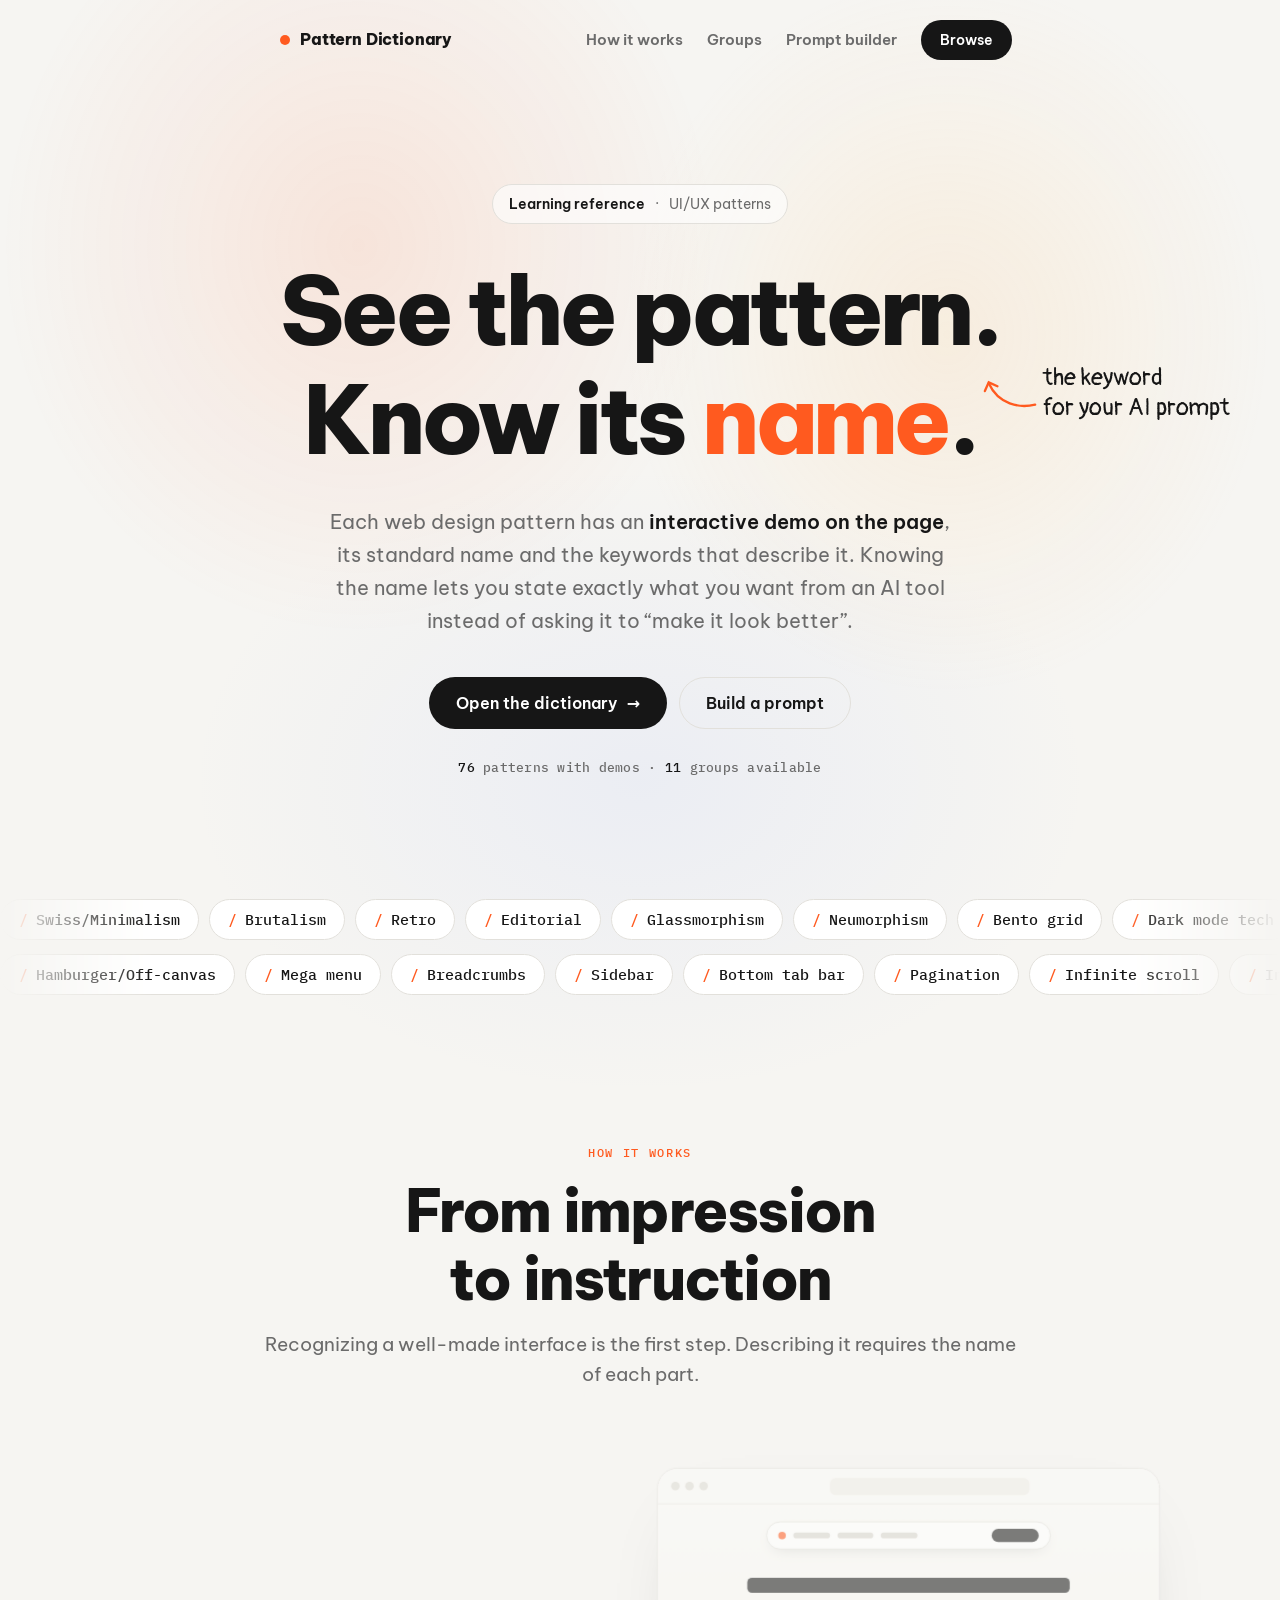
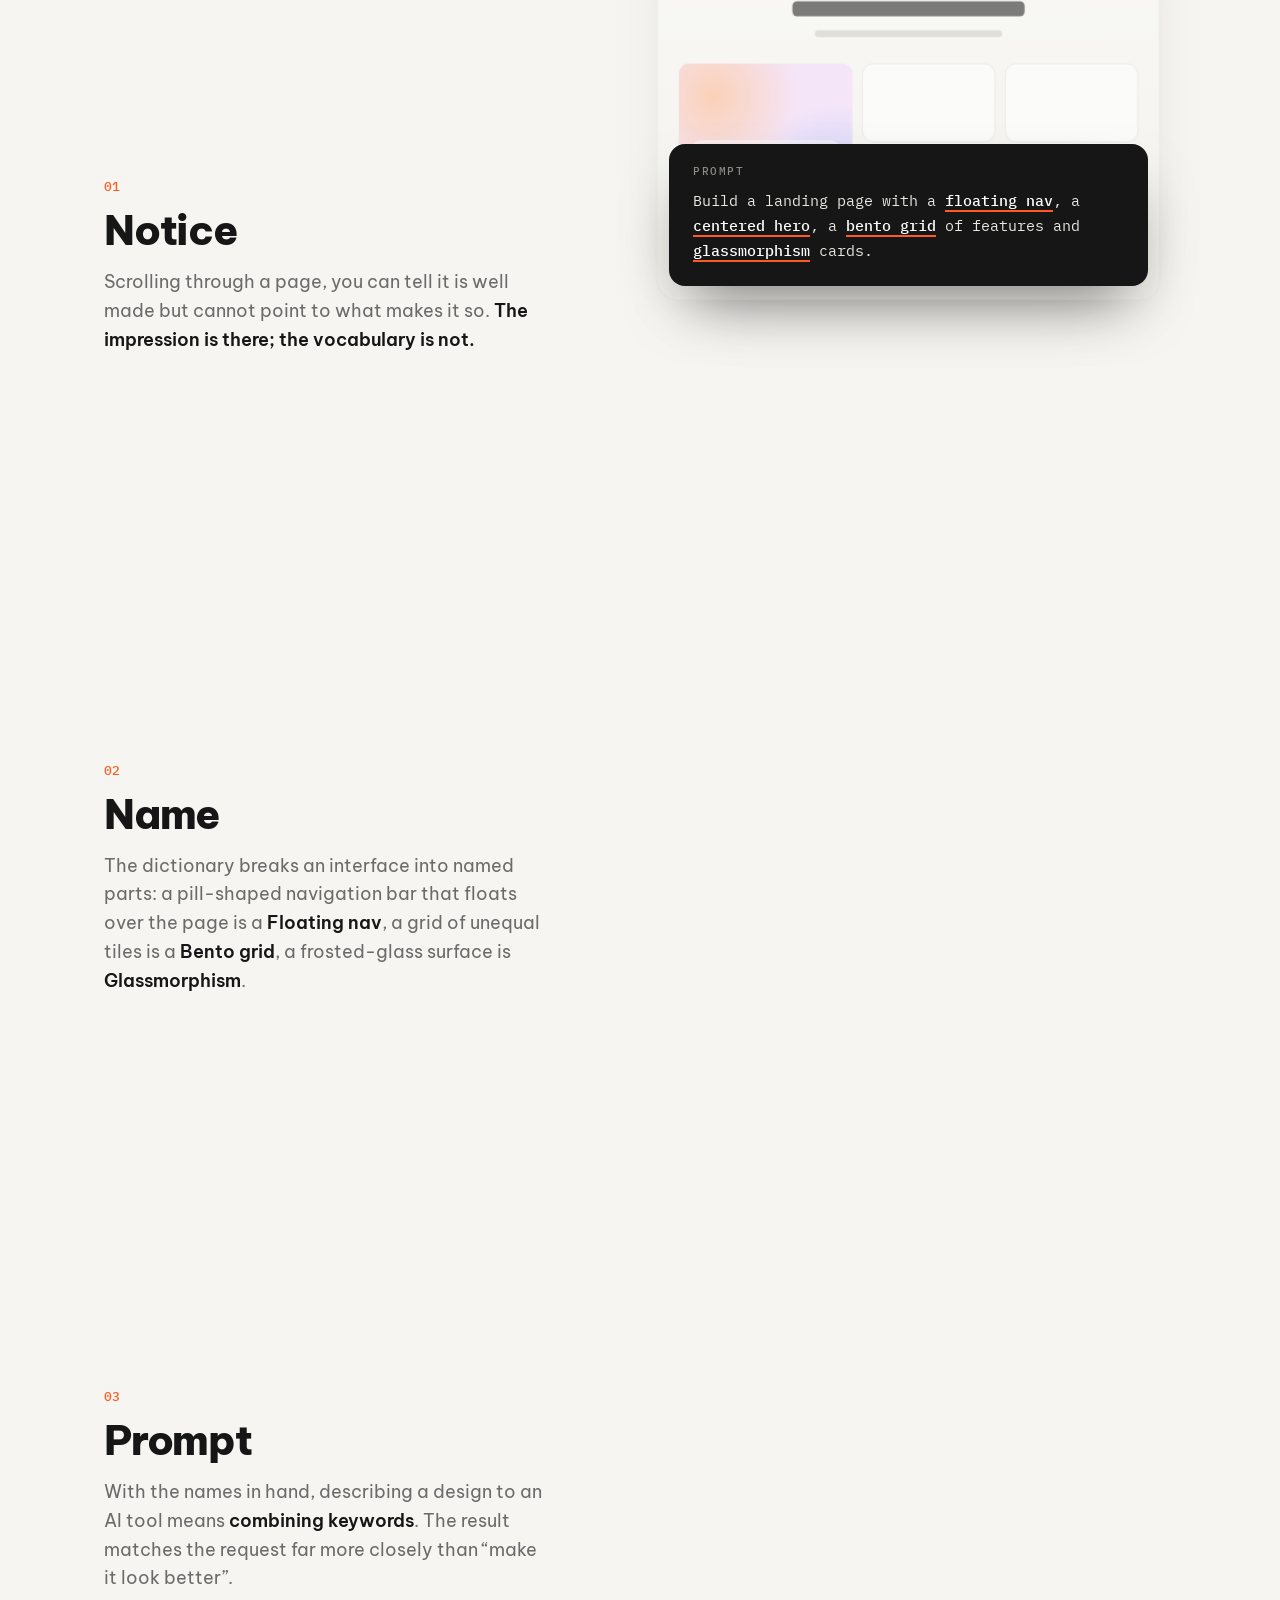
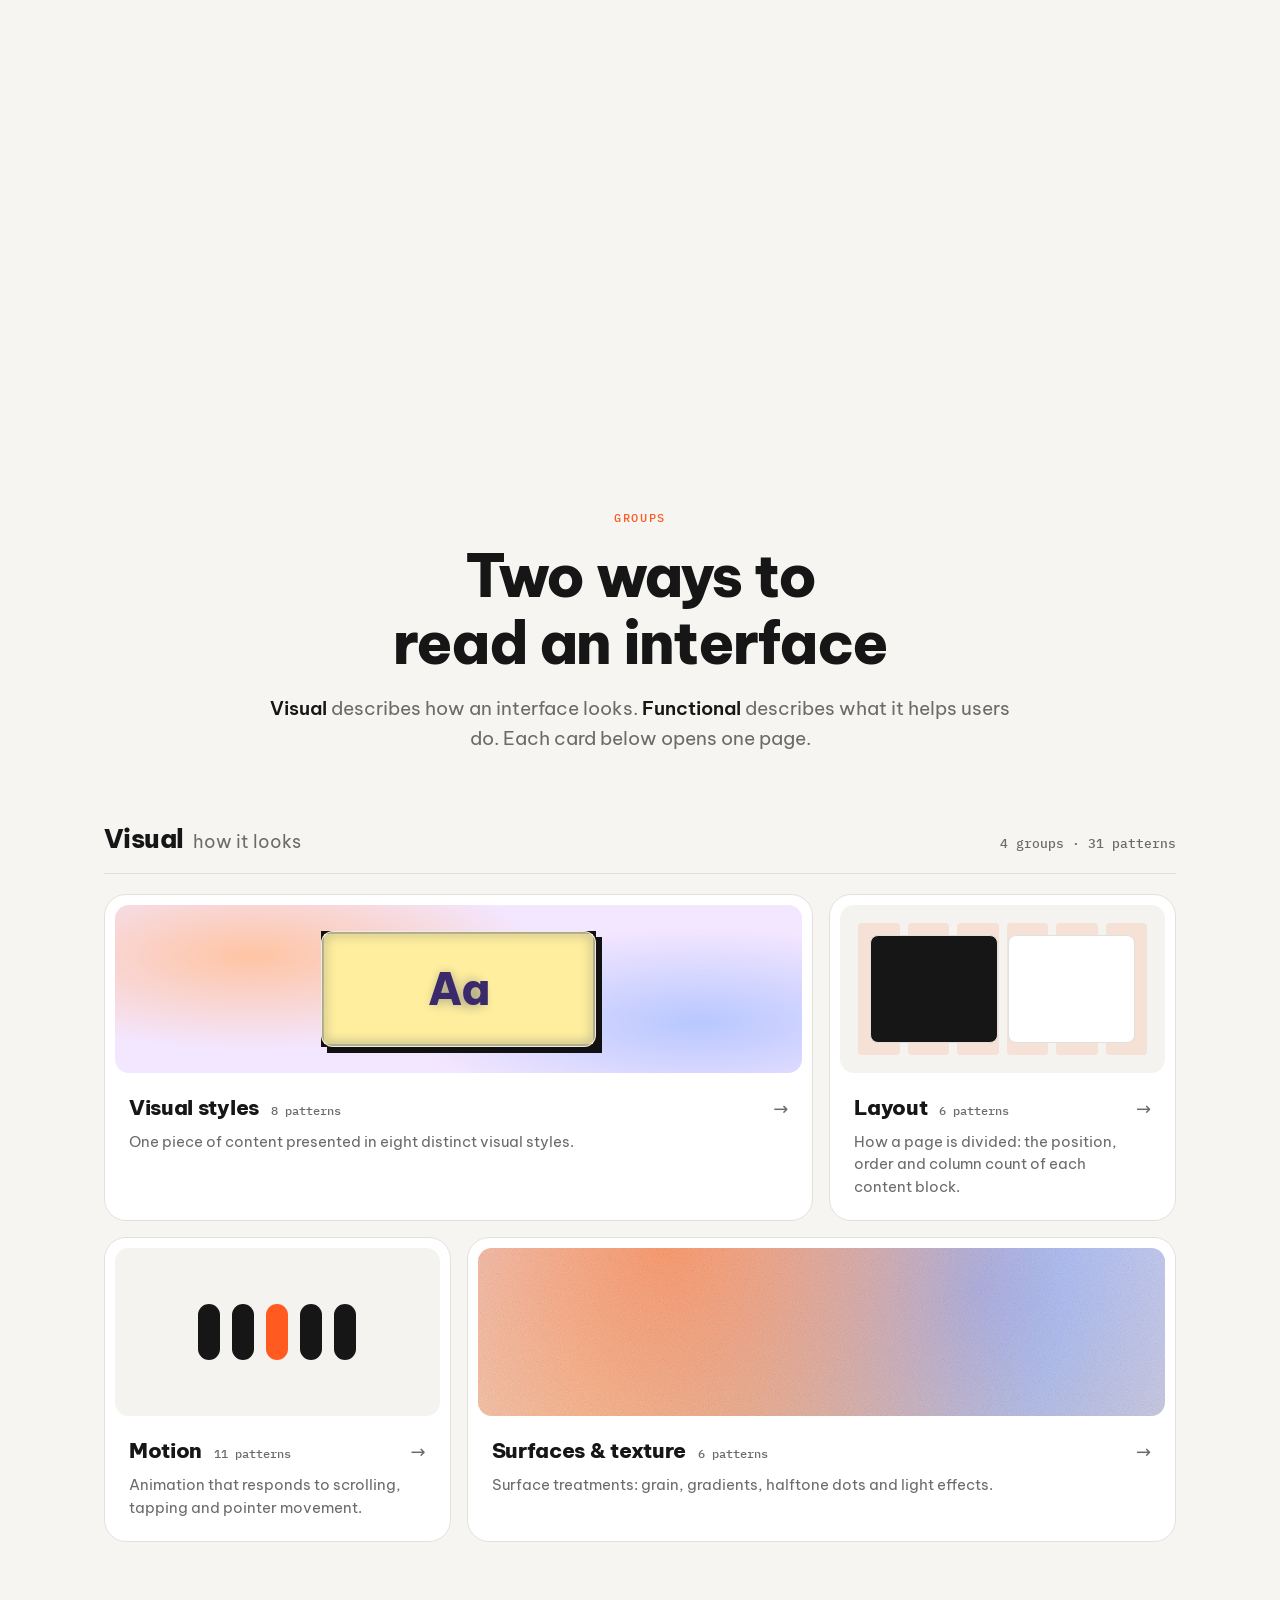
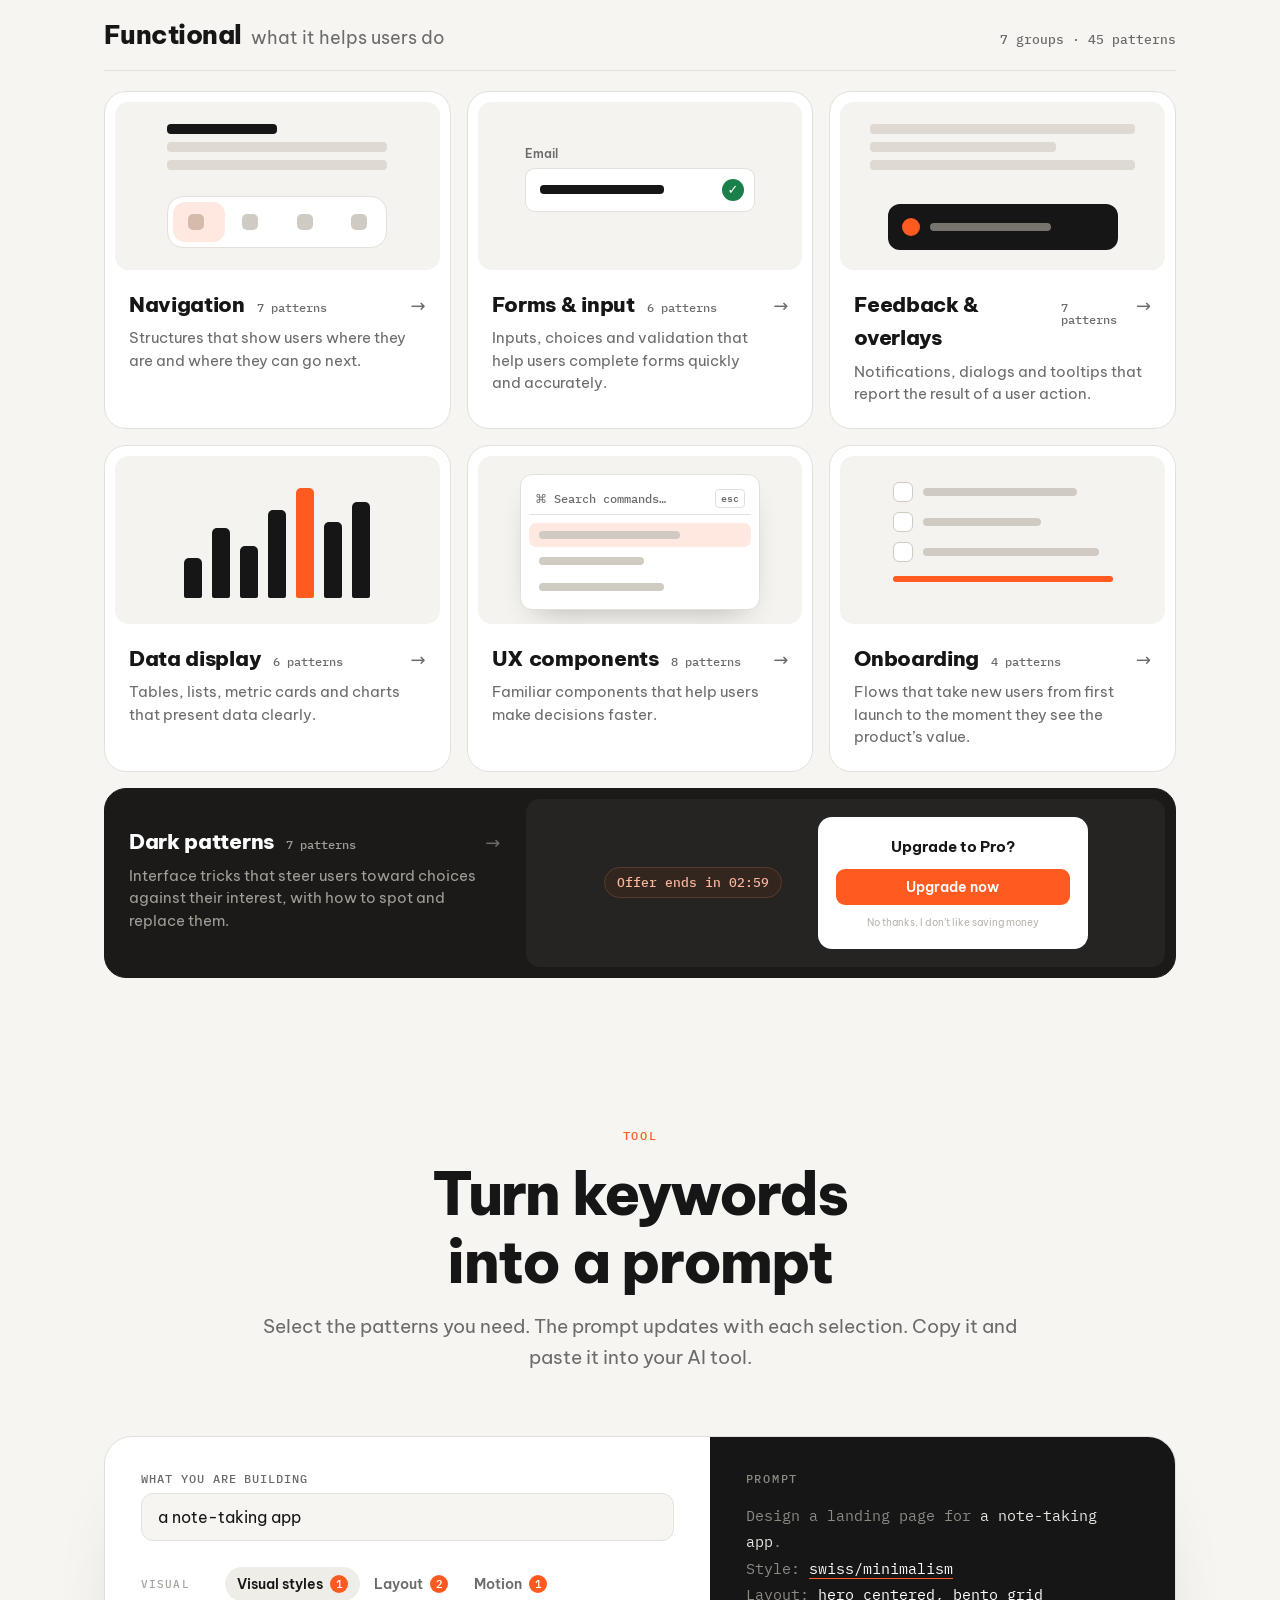
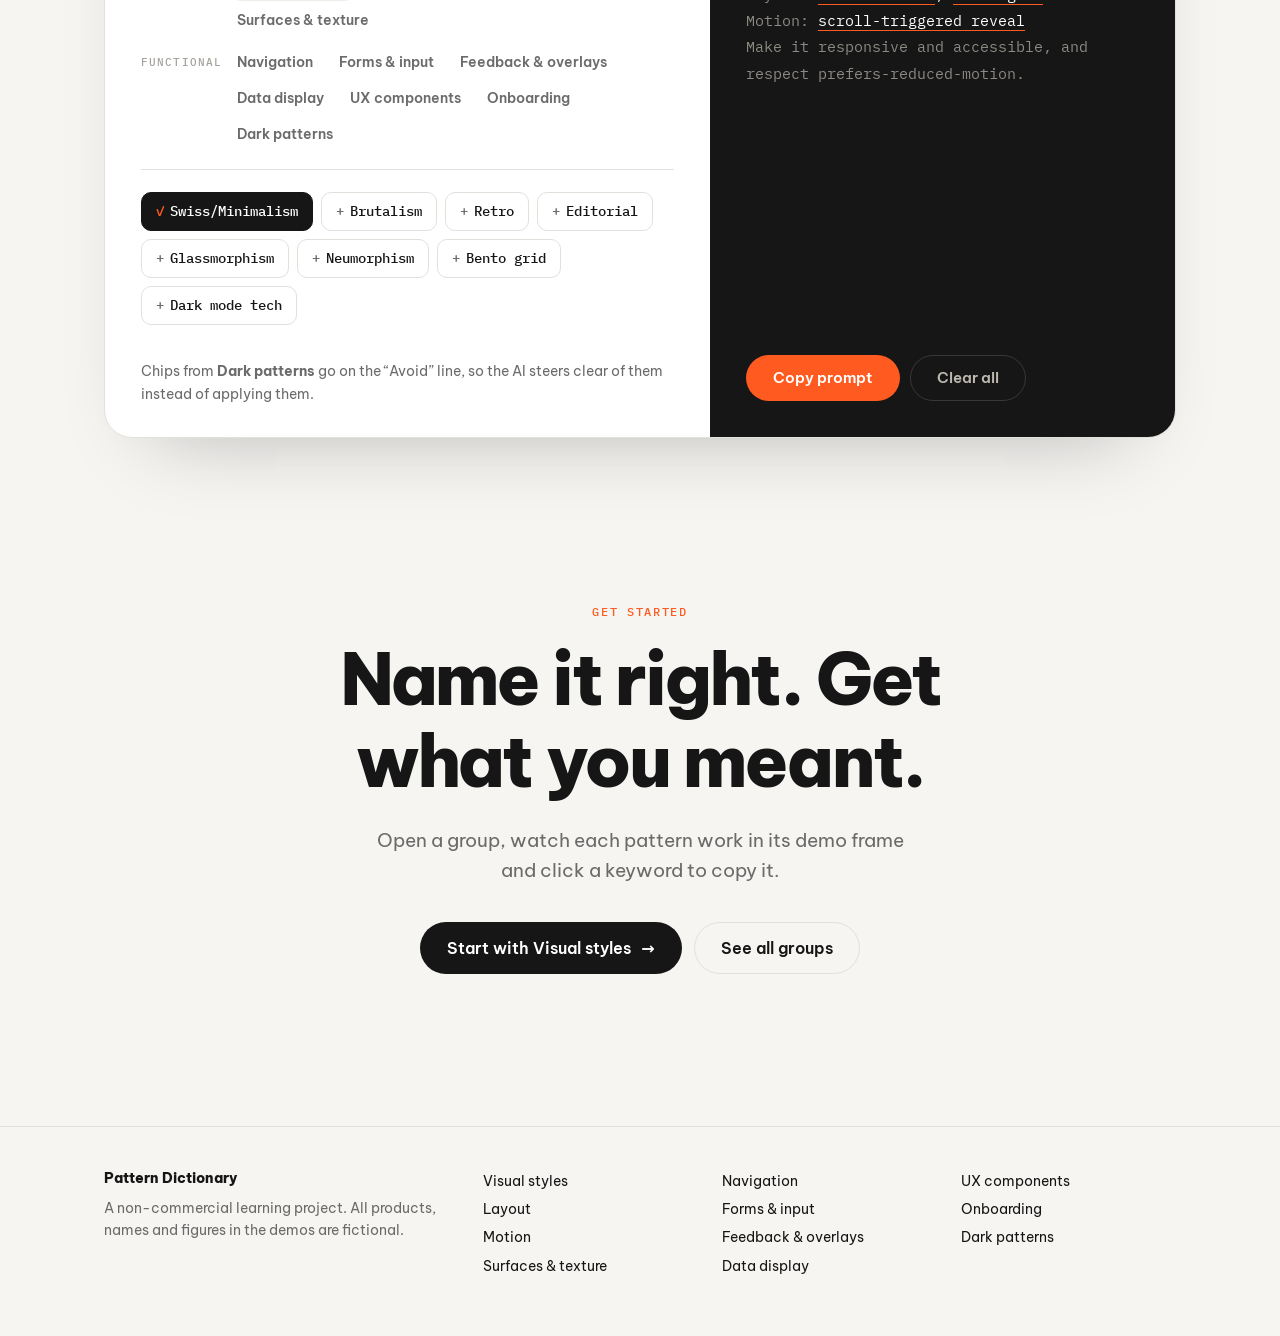
==== commit a6a9f26c: "Revert "Add light/dark theme: follows OS on first visit, remembered toggle in nav" This reverts comm" ====
--- a/index.html
+++ b/index.html
@@ -3,8 +3,7 @@
 <head>
 <meta charset="utf-8">
 <meta name="viewport" content="width=device-width,initial-scale=1">
-<meta name="color-scheme" content="light dark">
-<script>(function(){var t;try{t=localStorage.getItem('pd-theme')}catch(e){}document.documentElement.dataset.theme=t||(matchMedia('(prefers-color-scheme: dark)').matches?'dark':'light')})()</script>
+<meta name="color-scheme" content="only light">
 <title>Pattern Dictionary — names and keywords for web UI patterns</title>
 <meta name="description" content="A dictionary of web design patterns. Each pattern has an interactive demo, its standard name and the keywords to describe it precisely to an AI tool.">
 <meta property="og:type" content="website">
@@ -23,15 +22,15 @@
 <link rel="preconnect" href="https://fonts.googleapis.com">
 <link rel="preconnect" href="https://fonts.gstatic.com" crossorigin>
 <link href="https://fonts.googleapis.com/css2?family=Be+Vietnam+Pro:wght@400;600;800&family=IBM+Plex+Mono:wght@400;500&family=Pangolin&display=swap" rel="stylesheet">
-<link rel="stylesheet" href="assets/dict.css">
+<link rel="stylesheet" href="assets/dict.css?v=0574d68b">
 <script>document.documentElement.classList.add('js')</script>
 <style>
 /* ===== Landing — this page only. Tokens and fonts come from dict.css ===== */
-:root{
+:root{color-scheme:only light;
   --spring:linear(0,.06 2.4%,.23 5.3%,.46 9.1%,.72 14%,.9 19%,1.01 25%,1.04 30%,1.035 36%,1.01 46%,.998 58%,1);
   --out:cubic-bezier(.2,.8,.2,1);
   --hand:'Pangolin',var(--sans);
-  --card:#fff;--soft:#efede8;--inner:#fff;--pv:#f4f3ef;--sk:#cfcbc3;--sk2:#dedad3;--glass:rgba(255,255,255,.72)
+  --card:#fff;--soft:#efede8
 }
 html{scroll-padding-top:96px}
 body{overflow-x:clip}
@@ -45,17 +44,17 @@
 .sec-h p{font-size:19px;color:var(--mute);text-wrap:pretty}
 .btn{display:inline-flex;align-items:center;gap:10px;height:52px;padding:0 26px;border-radius:999px;font:600 16px/1 var(--sans);text-decoration:none;border:1px solid transparent;cursor:pointer;transition:scale .5s var(--spring),background-color .2s}
 .btn:active{scale:.96}
-.btn-ink{background:var(--ink);color:var(--on-ink)}
+.btn-ink{background:var(--ink);color:#fff}
 .btn-ink:hover{background:#000}
 .btn-ghost{background:transparent;color:var(--ink);border-color:var(--line)}
-.btn-ghost:hover{background:var(--card)}
+.btn-ghost:hover{background:#fff}
 .btn .ar{transition:translate .5s var(--spring)}
 .btn:hover .ar{translate:4px 0}
 
 /* ---------- Floating pill nav ---------- */
 .lnav{position:fixed;inset:12px 0 auto;z-index:100;display:flex;justify-content:center;padding:0 12px;pointer-events:none;transition:translate .6s var(--spring)}
 .lnav-in{pointer-events:auto;position:relative;width:min(760px,100%);height:56px;display:flex;align-items:center;gap:4px;padding:0 8px 0 20px;border-radius:999px}
-.lnav-in::before{content:"";position:absolute;inset:0;z-index:-1;border-radius:inherit;background:var(--glass);backdrop-filter:blur(16px) saturate(1.4);-webkit-backdrop-filter:blur(16px) saturate(1.4);border:1px solid rgba(0,0,0,.07);box-shadow:0 10px 30px -12px rgba(0,0,0,.18);opacity:0;scale:.97;transition:opacity .35s var(--out),scale .6s var(--spring)}
+.lnav-in::before{content:"";position:absolute;inset:0;z-index:-1;border-radius:inherit;background:rgba(255,255,255,.72);backdrop-filter:blur(16px) saturate(1.4);-webkit-backdrop-filter:blur(16px) saturate(1.4);border:1px solid rgba(0,0,0,.07);box-shadow:0 10px 30px -12px rgba(0,0,0,.18);opacity:0;scale:.97;transition:opacity .35s var(--out),scale .6s var(--spring)}
 .lnav.float{translate:0 4px}
 .lnav.float .lnav-in::before{opacity:1;scale:1}
 .lnav .brand{font-weight:800;color:var(--ink);text-decoration:none;letter-spacing:-.01em;display:flex;align-items:center;gap:10px;margin-right:auto;white-space:nowrap}
@@ -97,7 +96,7 @@
 .mq{margin-top:120px;min-height:96px;display:grid;gap:14px;overflow:clip;-webkit-mask-image:linear-gradient(90deg,transparent,#000 12%,#000 88%,transparent);mask-image:linear-gradient(90deg,transparent,#000 12%,#000 88%,transparent)}
 .mq-row{display:flex;width:max-content}
 .mq-row ul{display:flex;gap:10px;margin:0;padding:0 10px 0 0;list-style:none}
-.mq-row li{font:500 15px/1 var(--mono);white-space:nowrap;padding:12px 18px;border-radius:999px;background:var(--card);border:1px solid var(--line);color:var(--ink)}
+.mq-row li{font:500 15px/1 var(--mono);white-space:nowrap;padding:12px 18px;border-radius:999px;background:#fff;border:1px solid var(--line);color:var(--ink)}
 .mq-row li i{font-style:normal;color:var(--acc);margin-right:8px}
 @media (prefers-reduced-motion:no-preference){
   .mq-row{animation:mq var(--dur,80s) linear infinite}
@@ -123,21 +122,21 @@
 .step p{font-size:18px;color:var(--mute);max-width:440px}
 .step p b{color:var(--ink);font-weight:600}
 .panel{position:sticky;top:calc(50vh - 230px);height:460px}
-.frame{position:absolute;inset:0;border-radius:22px;background:var(--card);border:1px solid var(--line);box-shadow:0 30px 80px -40px rgba(0,0,0,.35);overflow:hidden;transition:scale .9s var(--spring),opacity .5s var(--out)}
+.frame{position:absolute;inset:0;border-radius:22px;background:#fff;border:1px solid var(--line);box-shadow:0 30px 80px -40px rgba(0,0,0,.35);overflow:hidden;transition:scale .9s var(--spring),opacity .5s var(--out)}
 .frame-bar{height:38px;display:flex;align-items:center;gap:6px;padding:0 14px;border-bottom:1px solid var(--line);background:#faf9f7}
 .frame-bar i{width:9px;height:9px;border-radius:50%;background:#dddad3}
 .frame-bar span{margin:0 auto;width:42%;height:18px;border-radius:6px;background:var(--soft)}
 .site{position:relative;height:calc(100% - 38px);padding:18px 22px;background:linear-gradient(180deg,#fbfaf8,#f3f1ec)}
-.m-nav{width:62%;height:30px;margin:0 auto;border-radius:999px;background:var(--inner);border:1px solid var(--line);box-shadow:0 6px 16px -8px rgba(0,0,0,.2);display:flex;align-items:center;gap:8px;padding:0 12px}
+.m-nav{width:62%;height:30px;margin:0 auto;border-radius:999px;background:#fff;border:1px solid var(--line);box-shadow:0 6px 16px -8px rgba(0,0,0,.2);display:flex;align-items:center;gap:8px;padding:0 12px}
 .m-nav i{height:6px;border-radius:3px;background:#d8d5ce;width:14%}
 .m-nav i:first-child{width:8px;height:8px;border-radius:50%;background:var(--acc)}
 .m-nav i:last-child{margin-left:auto;width:18%;height:14px;border-radius:999px;background:var(--ink)}
 .m-hero{margin:30px auto 0;width:70%;display:grid;gap:9px;justify-items:center}
 .m-hero i{height:16px;border-radius:5px;background:var(--ink);width:100%}
 .m-hero i:nth-child(2){width:72%}
-.m-hero i:nth-child(3){height:7px;width:58%;background:var(--sk);margin-top:6px}
+.m-hero i:nth-child(3){height:7px;width:58%;background:#cfcbc3;margin-top:6px}
 .m-bento{margin-top:28px;display:grid;grid-template-columns:1.3fr 1fr 1fr;grid-template-rows:84px 84px;gap:10px}
-.m-bento>div{border-radius:12px;background:var(--inner);border:1px solid var(--line)}
+.m-bento>div{border-radius:12px;background:#fff;border:1px solid var(--line)}
 .m-bento .big{grid-row:span 2;position:relative;overflow:hidden;border:0;background:radial-gradient(70% 80% at 20% 20%,#ffb48a,transparent 70%),radial-gradient(70% 80% at 90% 80%,#9db4ff,transparent 70%),#f4d8ff}
 .m-bento .glass{position:absolute;inset:auto 14px 14px;height:46%;border-radius:10px;background:rgba(255,255,255,.4);border:1px solid rgba(255,255,255,.7);backdrop-filter:blur(8px);-webkit-backdrop-filter:blur(8px)}
 .m-bento .wide{grid-column:span 2}
@@ -172,7 +171,7 @@
 a.card:hover::after{opacity:1}
 .card .meta{display:flex;align-items:baseline;gap:12px;padding:18px 14px 0}
 .card h4{margin:0;font-size:21px;font-weight:800;letter-spacing:-.015em}
-.card .cnt{font:500 12px/1 var(--mono);color:var(--mute);white-space:nowrap}
+.card .cnt{font:500 12px/1 var(--mono);color:var(--mute)}
 .card .go{margin-left:auto;font-size:18px;color:var(--mute);transition:translate .5s var(--spring),color .2s}
 a.card:hover .go{translate:4px 0;color:var(--acc)}
 .card p{padding:6px 14px 0;font-size:15px;color:var(--mute);line-height:1.5;text-wrap:pretty}
@@ -185,7 +184,7 @@
 @media (min-width:901px){.card.dark{display:grid;grid-template-columns:1fr 1.6fr;grid-template-rows:auto 1fr;column-gap:12px;padding:10px}.card.dark .pv{grid-column:2;grid-row:1/3}.card.dark .meta{padding-top:26px}}
 
 /* Animated preview per group (transform/opacity only; paused when off screen) */
-.pv{position:relative;height:168px;border-radius:14px;background:var(--pv);overflow:hidden}
+.pv{position:relative;height:168px;border-radius:14px;background:#f4f3ef;overflow:hidden}
 .card:not(.live) .pv *,.card:not(.live) .pv *::before,.card:not(.live) .pv *::after,.card:not(.live) .pv::before,.card:not(.live) .pv::after{animation-play-state:paused!important}
 @media (prefers-reduced-motion:reduce){.pv *,.pv *::before,.pv *::after,.pv::before,.pv::after{animation:none!important}}
 .pv .c{position:absolute;inset:0;display:grid;place-items:center}
@@ -200,7 +199,7 @@
 .pv-lay .g{position:absolute;inset:18px;display:grid;grid-template-columns:repeat(6,1fr);gap:8px}
 .pv-lay .g i{border-radius:4px;background:rgba(255,90,31,.12);animation:lay 4s ease-in-out infinite}
 .pv-lay .b{position:absolute;inset:30px 30px;display:grid;grid-template-columns:1fr 1fr;gap:10px}
-.pv-lay .b i{border-radius:8px;background:var(--inner);border:1px solid var(--line)}
+.pv-lay .b i{border-radius:8px;background:#fff;border:1px solid var(--line)}
 .pv-lay .b i:first-child{background:var(--ink);animation:swap 4s var(--spring) infinite}
 @keyframes lay{0%,100%{opacity:0}35%,65%{opacity:1}}
 @keyframes swap{0%,40%{transform:none}50%,90%{transform:translateX(calc(100% + 10px))}}
@@ -215,16 +214,16 @@
 .pv-sur::after{content:"";position:absolute;inset:0;opacity:.32;mix-blend-mode:multiply;background:url("data:image/svg+xml,%3Csvg xmlns='http://www.w3.org/2000/svg' width='140' height='140'%3E%3Cfilter id='n'%3E%3CfeTurbulence type='fractalNoise' baseFrequency='.9' numOctaves='2' stitchTiles='stitch'/%3E%3C/filter%3E%3Crect width='100%25' height='100%25' filter='url(%23n)'/%3E%3C/svg%3E")}
 @keyframes spin{to{transform:rotate(1turn)}}
 /* Navigation: bottom tab bar */
-.pv-nav .bar{position:absolute;left:50%;bottom:22px;width:220px;margin-left:-110px;height:52px;border-radius:16px;background:var(--inner);border:1px solid var(--line);display:grid;grid-template-columns:repeat(4,1fr);place-items:center}
-.pv-nav .bar i{width:16px;height:16px;border-radius:5px;background:var(--sk)}
+.pv-nav .bar{position:absolute;left:50%;bottom:22px;width:220px;margin-left:-110px;height:52px;border-radius:16px;background:#fff;border:1px solid var(--line);display:grid;grid-template-columns:repeat(4,1fr);place-items:center}
+.pv-nav .bar i{width:16px;height:16px;border-radius:5px;background:#cfcbc3}
 .pv-nav .ind{position:absolute;left:5px;top:5px;width:calc(25% - 2.5px);height:40px;border-radius:12px;background:rgba(255,90,31,.14);animation:tab 6s var(--spring) infinite}
 .pv-nav .top{position:absolute;left:50%;top:22px;width:220px;margin-left:-110px;display:grid;gap:8px}
-.pv-nav .top i{height:10px;border-radius:4px;background:var(--sk2)}.pv-nav .top i:first-child{width:50%;background:var(--ink)}
+.pv-nav .top i{height:10px;border-radius:4px;background:#dedad3}.pv-nav .top i:first-child{width:50%;background:var(--ink)}
 @keyframes tab{0%,20%{transform:none}25%,45%{transform:translateX(100%)}50%,70%{transform:translateX(200%)}75%,95%{transform:translateX(300%)}100%{transform:none}}
 /* Forms: typing → valid */
 .pv-form .f{position:absolute;left:50%;top:50%;width:230px;margin:-38px 0 0 -115px}
 .pv-form small{display:block;font:600 12px/1 var(--sans);color:var(--mute);margin-bottom:8px}
-.pv-form .in{position:relative;height:44px;border-radius:10px;background:var(--inner);border:1px solid var(--line);padding:0 14px;display:flex;align-items:center}
+.pv-form .in{position:relative;height:44px;border-radius:10px;background:#fff;border:1px solid var(--line);padding:0 14px;display:flex;align-items:center}
 .pv-form .ok-ring{position:absolute;inset:-1px;border-radius:10px;border:2px solid #1a7f4b;opacity:0;animation:okr 4s infinite}
 .pv-form .txt{height:9px;width:62%;border-radius:4px;background:var(--ink);transform-origin:left;animation:type 4s steps(9) infinite}
 .pv-form .chk{position:absolute;right:10px;width:22px;height:22px;border-radius:50%;background:#1a7f4b;color:#fff;font-size:13px;display:grid;place-items:center;animation:pop 4s var(--spring) infinite}
@@ -235,7 +234,7 @@
 .pv-fb .toast{position:absolute;left:50%;bottom:20px;width:230px;margin-left:-115px;height:46px;border-radius:12px;background:var(--ink);display:flex;align-items:center;gap:10px;padding:0 14px;animation:toast 4.5s var(--spring) infinite}
 .pv-fb .toast b{width:18px;height:18px;border-radius:50%;background:var(--acc);flex:none}
 .pv-fb .toast i{height:8px;width:60%;border-radius:4px;background:#77736d}
-.pv-fb .bg{position:absolute;inset:22px 30px auto;display:grid;gap:8px}.pv-fb .bg i{height:10px;border-radius:4px;background:var(--sk2)}.pv-fb .bg i:nth-child(2){width:70%}
+.pv-fb .bg{position:absolute;inset:22px 30px auto;display:grid;gap:8px}.pv-fb .bg i{height:10px;border-radius:4px;background:#dedad3}.pv-fb .bg i:nth-child(2){width:70%}
 @keyframes toast{0%{opacity:0;transform:translateY(90px)}18%,70%{opacity:1;transform:none}82%,100%{opacity:0;transform:translateY(14px)}}
 /* Data: bar chart */
 .pv-data .c{display:flex;align-items:flex-end;justify-content:center;gap:10px;padding-bottom:26px}
@@ -243,20 +242,20 @@
 .pv-data i:nth-child(5){background:var(--acc)}
 @keyframes bar{0%{transform:scaleY(0)}25%,80%{transform:scaleY(1)}100%{transform:scaleY(0)}}
 /* UX components: command palette */
-.pv-ux .pal{position:absolute;left:50%;top:18px;width:240px;margin-left:-120px;border-radius:12px;background:var(--inner);border:1px solid var(--line);box-shadow:0 14px 30px -16px rgba(0,0,0,.3);padding:8px}
+.pv-ux .pal{position:absolute;left:50%;top:18px;width:240px;margin-left:-120px;border-radius:12px;background:#fff;border:1px solid var(--line);box-shadow:0 14px 30px -16px rgba(0,0,0,.3);padding:8px}
 .pv-ux .q{height:32px;border-bottom:1px solid var(--line);display:flex;align-items:center;gap:8px;padding:0 6px;font:500 12px var(--mono);color:var(--mute)}
 .pv-ux .q kbd{margin-left:auto;font:500 10px var(--mono);padding:2px 5px;border:1px solid var(--line);border-radius:4px}
 .pv-ux .rows{position:relative;padding-top:6px}
 .pv-ux .rows i{position:relative;z-index:1;display:block;height:24px;margin:2px 0;padding:8px 10px}
-.pv-ux .rows i::before{content:"";display:block;height:8px;width:var(--w);border-radius:4px;background:var(--sk)}
+.pv-ux .rows i::before{content:"";display:block;height:8px;width:var(--w);border-radius:4px;background:#cfcbc3}
 .pv-ux .hl{position:absolute;left:0;right:0;top:8px;height:24px;border-radius:7px;background:rgba(255,90,31,.14);animation:hl 4s var(--spring) infinite}
 @keyframes hl{0%,25%{transform:none}33%,58%{transform:translateY(26px)}66%,92%{transform:translateY(52px)}100%{transform:none}}
 /* Onboarding: checklist */
 .pv-onb .list{position:absolute;left:50%;top:50%;width:220px;margin:-58px 0 0 -110px;display:grid;gap:10px}
 .pv-onb .row{display:flex;align-items:center;gap:10px}
-.pv-onb .bx{position:relative;width:20px;height:20px;border-radius:6px;border:1.5px solid var(--sk);background:var(--inner)}
+.pv-onb .bx{position:relative;width:20px;height:20px;border-radius:6px;border:1.5px solid #cfcbc3;background:#fff}
 .pv-onb .bx::after{content:"✓";position:absolute;inset:-1.5px;border-radius:6px;background:var(--acc);color:#fff;font-size:12px;display:grid;place-items:center;transform:scale(0);animation:chk 5s var(--spring) infinite;animation-delay:calc(var(--i) * .6s)}
-.pv-onb .row i{height:8px;width:var(--w);border-radius:4px;background:var(--sk)}
+.pv-onb .row i{height:8px;width:var(--w);border-radius:4px;background:#cfcbc3}
 .pv-onb .prog{height:6px;border-radius:3px;background:#e4e1db;overflow:hidden;margin-top:4px}
 .pv-onb .prog i{display:block;height:100%;background:var(--acc);transform-origin:left;animation:prog 5s var(--out) infinite}
 @keyframes chk{0%,12%{transform:scale(0)}22%,88%{transform:scale(1)}96%,100%{transform:scale(0)}}
@@ -265,19 +264,19 @@
 .pv-dark{background:#262422}
 .pv-dark .c{grid-template-columns:auto auto;gap:22px 36px;align-content:center;justify-content:center}
 .pv-dark .urg{font:500 13px/1 var(--mono);color:#ffb59a;border:1px solid #5a3a2d;background:#33261f;padding:8px 12px;border-radius:999px;animation:urg 1.2s ease-in-out infinite}
-.pv-dark .modal{display:grid;gap:10px;justify-items:center;width:270px;padding:18px;border-radius:14px;background:#fff;color:#161616;text-align:center}
+.pv-dark .modal{display:grid;gap:10px;justify-items:center;width:270px;padding:18px;border-radius:14px;background:#fff;color:var(--ink);text-align:center}
 .pv-dark .modal b{font-size:15px}
 .pv-dark .modal span{width:100%;height:36px;border-radius:9px;background:var(--acc);color:#fff;font:600 14px/36px var(--sans)}
 .pv-dark .modal small{font-size:10px;color:#b9b5ae}
 @keyframes urg{50%{opacity:.55;transform:scale(.97)}}
 
 /* ---------- Prompt builder ---------- */
-.pb{display:grid;grid-template-columns:1.3fr 1fr;border-radius:28px;background:var(--card);border:1px solid var(--line);overflow:hidden;box-shadow:0 40px 80px -50px rgba(0,0,0,.3)}
+.pb{display:grid;grid-template-columns:1.3fr 1fr;border-radius:28px;background:#fff;border:1px solid var(--line);overflow:hidden;box-shadow:0 40px 80px -50px rgba(0,0,0,.3)}
 .pb-l{padding:36px 36px 32px;min-width:0}
 .pb-subj{display:grid;gap:8px;margin-bottom:26px}
 .pb-subj span{font:500 12px/1 var(--mono);letter-spacing:.08em;text-transform:uppercase;color:var(--mute)}
 .pb-subj input{height:48px;border-radius:12px;border:1px solid var(--line);background:var(--bg);padding:0 16px;font:400 16px var(--sans);color:var(--ink)}
-.pb-subj input:focus{outline:2px solid var(--acc);outline-offset:0;background:var(--card)}
+.pb-subj input:focus{outline:2px solid var(--acc);outline-offset:0;background:#fff}
 .tabs{display:grid;gap:8px;margin-bottom:22px;padding-bottom:18px;border-bottom:1px solid var(--line)}
 .tabs .grp{display:grid;grid-template-columns:84px 1fr;align-items:start}
 .tabs .tg{font:500 11px/34px var(--mono);letter-spacing:.1em;text-transform:uppercase;color:#a5a29c}
@@ -288,7 +287,7 @@
 .tabs .n{min-width:18px;height:18px;padding:0 5px;border-radius:999px;background:var(--acc);color:#fff;font:500 11px/18px var(--mono);text-align:center}
 .tabs .n:empty{display:none}
 .chips{display:flex;flex-wrap:wrap;gap:8px;min-height:150px;align-content:flex-start}
-.chips button{display:inline-flex;align-items:center;gap:6px;font:500 14px/1.2 var(--mono);padding:10px 14px;border-radius:10px;border:1px solid var(--line);background:var(--card);color:var(--ink);cursor:pointer;
+.chips button{display:inline-flex;align-items:center;gap:6px;font:500 14px/1.2 var(--mono);padding:10px 14px;border-radius:10px;border:1px solid var(--line);background:#fff;color:var(--ink);cursor:pointer;
   transition:opacity .35s var(--out) var(--d,0s),translate .6s var(--spring) var(--d,0s),scale .45s var(--spring),background-color .15s,color .15s,border-color .15s}
 @starting-style{.chips button{opacity:0;translate:0 8px}}
 .chips button:hover{border-color:var(--ink)}
@@ -322,63 +321,6 @@
 .foot a{color:var(--ink);text-decoration:none}
 .foot a:hover{color:var(--acc)}
 .foot li span{color:#a5a29c}
-
-/* ---------- Dark theme ("Dark mode tech": near-black, hairlines, violet/green glow; orange stays the brand accent).
-   Base tokens (--bg, --ink, --mute, --line, --acc, --surface, --on-ink) switch in dict.css; landing tokens switch here. ---------- */
-:root[data-theme=dark]{--card:#0d0f13;--soft:#171a21;--inner:#14171d;--pv:#090b0e;--sk:#2a2f39;--sk2:#20242c;--glass:rgba(13,15,19,.74);
-  --glow:0 0 0 1px rgba(124,92,255,.08),0 30px 60px -20px rgba(0,0,0,.7)}
-:root[data-theme=dark] :is(.hero h1 .w,.sec-h h2,.step h3,.end h2){background:linear-gradient(180deg,#fff 35%,#9aa2b1) 0 0/100% 1.15em repeat-y;-webkit-background-clip:text;background-clip:text;color:transparent}
-:root[data-theme=dark] .hero h1 em{color:var(--acc)}
-:root[data-theme=dark] .hero::before{background:radial-gradient(560px 520px at 28% 22%,rgba(124,92,255,.20),transparent 70%),radial-gradient(520px 480px at 74% 30%,rgba(255,106,43,.12),transparent 70%),radial-gradient(700px 420px at 50% 70%,rgba(62,230,168,.07),transparent 70%)}
-:root[data-theme=dark] .pill{background:rgba(13,15,19,.6)}
-:root[data-theme=dark] .btn-ink{box-shadow:0 0 0 1px rgba(255,255,255,.6),0 0 24px rgba(124,92,255,.35)}
-:root[data-theme=dark] .btn-ink:hover{background:#fff}
-:root[data-theme=dark] .lnav-in::before{border-color:rgba(255,255,255,.07);box-shadow:0 0 0 1px rgba(124,92,255,.06),0 14px 40px -14px rgba(0,0,0,.8)}
-:root[data-theme=dark] .lnav .btn-ink{box-shadow:none}
-/* scrollytelling panel */
-:root[data-theme=dark] .frame{box-shadow:var(--glow)}
-:root[data-theme=dark] .frame::before,:root[data-theme=dark] .pb::before{content:"";position:absolute;left:0;right:0;top:0;z-index:4;height:1px;background:linear-gradient(90deg,transparent,#7c5cff,#3ee6a8,transparent)}
-:root[data-theme=dark] .frame-bar{background:#0a0c0f}
-:root[data-theme=dark] .frame-bar i{background:#262a33}
-:root[data-theme=dark] .site{background:linear-gradient(180deg,#0d0f13,#08090c)}
-:root[data-theme=dark] .m-nav{box-shadow:none}
-:root[data-theme=dark] .m-nav i{background:var(--sk)}
-:root[data-theme=dark] .m-bento .big{background:radial-gradient(70% 80% at 20% 20%,rgba(255,106,43,.55),transparent 70%),radial-gradient(70% 80% at 90% 80%,rgba(124,92,255,.75),transparent 70%),#161226}
-:root[data-theme=dark] .m-bento .glass{background:rgba(255,255,255,.07);border-color:rgba(255,255,255,.16)}
-:root[data-theme=dark] .tag{background:#14171d;color:var(--ink);box-shadow:0 0 0 1px #2a2f39,0 10px 24px -8px rgba(0,0,0,.8)}
-:root[data-theme=dark] .prompt-card{background:#0b0d11;box-shadow:0 0 0 1px #262a33,0 0 40px -10px rgba(124,92,255,.35),0 30px 60px -20px rgba(0,0,0,.8)}
-/* bento cards + previews */
-:root[data-theme=dark] .card::after{box-shadow:0 0 0 1px rgba(124,92,255,.22),0 24px 50px -24px rgba(0,0,0,.9),0 0 40px -16px rgba(124,92,255,.4)}
-:root[data-theme=dark] .pv{box-shadow:inset 0 0 0 1px var(--line)}
-:root[data-theme=dark] .card.dark{background:linear-gradient(160deg,#141022,#0b0c10 60%);border-color:#2a2440}
-:root[data-theme=dark] .card.dark p,:root[data-theme=dark] .card.dark .cnt{color:var(--mute)}
-:root[data-theme=dark] .card.dark .soon-b{background:var(--soft);color:var(--mute)}
-:root[data-theme=dark] .pv-aes{background:radial-gradient(60% 80% at 20% 30%,rgba(255,106,43,.35),transparent 70%),radial-gradient(60% 80% at 85% 70%,rgba(124,92,255,.45),transparent 70%),#100d1a}
-:root[data-theme=dark] .pv-aes .s1{background:#0d0f13;border-color:#262a33}
-:root[data-theme=dark] .pv-aes .s2{color:#111}
-:root[data-theme=dark] .pv-aes .s3{background:rgba(255,255,255,.08);border-color:rgba(255,255,255,.2);color:#d9ccff}
-:root[data-theme=dark] .pv-sur{background:#0e0b16}
-:root[data-theme=dark] .pv-sur::before{background:radial-gradient(closest-side at 36% 42%,rgba(255,106,43,.75),transparent),radial-gradient(closest-side at 64% 46%,rgba(124,92,255,.85),transparent),radial-gradient(closest-side at 50% 64%,rgba(62,230,168,.45),transparent)}
-:root[data-theme=dark] .pv-sur::after{mix-blend-mode:overlay;opacity:.25}
-:root[data-theme=dark] .pv-form .ok-ring{border-color:var(--use)}
-:root[data-theme=dark] .pv-form .chk{background:var(--use);color:#07080a}
-:root[data-theme=dark] .pv-fb .toast{background:#14171d;box-shadow:0 0 0 1px #2a2f39}
-:root[data-theme=dark] .pv-fb .toast i{background:#3a404c}
-:root[data-theme=dark] .pv-ux .pal{box-shadow:0 14px 30px -16px rgba(0,0,0,.9)}
-:root[data-theme=dark] .pv-onb .prog{background:var(--sk2)}
-:root[data-theme=dark] .pv-dark{background:#0a0b0f}
-/* prompt builder */
-:root[data-theme=dark] .pb{position:relative;box-shadow:var(--glow)}
-:root[data-theme=dark] .tabs .tg,:root[data-theme=dark] .foot li span{color:var(--mute)}
-:root[data-theme=dark] .chips button[aria-pressed=true]{background:rgba(255,106,43,.12);color:var(--ink);border-color:var(--acc)}
-:root[data-theme=dark] .pb-r{background:#050608;border-left:1px solid var(--line)}
-@media (max-width:900px){:root[data-theme=dark] .pb-r{border-left:0;border-top:1px solid var(--line)}}
-:root[data-theme=dark] :is(.pb-act .copy,.tabs .n){color:#07080a}
-:root[data-theme=dark] .pb-act .clear{border-color:#262a33}
-:root[data-theme=dark] .pb-act .clear:hover{background:#14171d}
-
-/* theme toggle in the pill nav (look and icon swap come from .dnav-theme in dict.css) */
-.lnav .dnav-theme{margin-left:4px}
 
 /* ---------- Responsive ---------- */
 @media (max-width:1100px){.note-hand{left:15%;top:calc(100% - .05em)}.hero .lead{margin-top:84px}}
@@ -413,12 +355,12 @@
 /* mobile: text ≥12px, tap targets ≥32px (placed last to win over the ≤900px rules) */
 @media (max-width:760px){
   .lnav .brand{min-height:40px}
-  .lnav-in{padding:0 8px 0 16px}.lnav .btn{padding:0 14px;margin-left:6px}
   .tabs .tg{font-size:12px}
   .tabs .n{min-width:20px;height:20px;font-size:12px;line-height:20px}
   .tag,.prompt-card .lbl{font-size:12px}
   .pv-dark .modal small{font-size:12px}
   .cl-h h3 span{display:block;margin:6px 0 0}
+  .card .cnt{white-space:nowrap}
   .pb-act{display:grid;grid-template-columns:1fr 1fr}
   .pb-act .btn,.pb-act .copy{min-width:0;padding:0 12px;justify-content:center}
   .foot li{padding:0}
@@ -434,7 +376,6 @@
     <nav class="lnav-links" aria-label="On this page">
       <a href="#quy-trinh">How it works</a><a href="#nhom">Groups</a><a href="#prompt">Prompt builder</a>
     </nav>
-    <button type="button" data-theme-toggle class="dnav-theme" aria-label="Switch to dark theme" aria-pressed="false"><svg class="sun" viewBox="0 0 24 24" fill="none" stroke="currentColor" stroke-width="2" stroke-linecap="round" aria-hidden="true"><circle cx="12" cy="12" r="4.2"/><path d="M12 2.5v2.2M12 19.3v2.2M2.5 12h2.2M19.3 12h2.2M5.3 5.3l1.6 1.6M17.1 17.1l1.6 1.6M5.3 18.7l1.6-1.6M17.1 6.9l1.6-1.6"/></svg><svg class="moon" viewBox="0 0 24 24" fill="none" stroke="currentColor" stroke-width="2" stroke-linejoin="round" aria-hidden="true"><path d="M20 14.5A8 8 0 0 1 9.5 4a8 8 0 1 0 10.5 10.5z"/></svg></button>
     <a class="btn btn-ink" href="aesthetic.html" data-first>Browse</a>
   </div>
 </header>
@@ -544,7 +485,7 @@
   </div>
 </footer>
 
-<script src="assets/dict.js"></script>
+<script src="assets/dict.js?v=5ba586c2"></script>
 <script>
 (() => {
   const $ = s => document.querySelector(s), $$ = s => [...document.querySelectorAll(s)];
--- a/assets/dict.css
+++ b/assets/dict.css
@@ -1,9 +1,8 @@
 /* Pattern Dictionary — shared page chrome. Styles only the "chrome" (nav, page head, pattern frame).
    Every selector here is anchored with > or its own class so it never touches .demo content.
    Demo CSS lives in each page, scoped as #slug .demo … (see SHELL.md). */
-:root{color-scheme:light;
+:root{color-scheme:only light;
   --bg:#f6f5f2;--ink:#161616;--mute:#6b6b6b;--line:#e2e0db;--acc:#ff5a1f;
-  --surface:#fff;--on-ink:#fff;--acc-text:#c2410c;--nav-bg:rgba(246,245,242,.9);--cur-bg:#fff4ee;--use:#1a7f4b;--avoid:#b3261e;
   --sans:'Be Vietnam Pro',system-ui,sans-serif;--mono:'IBM Plex Mono',ui-monospace,monospace;
   --wrap:1120px;--nav-h:60px
 }
@@ -13,22 +12,21 @@
 :focus-visible{outline:2px solid var(--acc);outline-offset:2px}
 
 /* ---------- nav (built by dict.js from DICT_PAGES) ---------- */
-.dnav{position:sticky;top:0;z-index:100;height:var(--nav-h);background:var(--nav-bg);backdrop-filter:blur(10px);-webkit-backdrop-filter:blur(10px);border-bottom:1px solid var(--line)}
+.dnav{position:sticky;top:0;z-index:100;height:var(--nav-h);background:rgba(246,245,242,.9);backdrop-filter:blur(10px);-webkit-backdrop-filter:blur(10px);border-bottom:1px solid var(--line)}
 .dnav-in{max-width:var(--wrap);height:100%;margin:0 auto;padding:0 24px;display:flex;align-items:center;gap:6px}
 .dnav .brand{font-weight:800;white-space:nowrap;color:var(--ink);text-decoration:none;letter-spacing:-.01em;display:flex;align-items:center;gap:10px;margin-right:auto}
 .dnav .brand::before{content:"";width:10px;height:10px;background:var(--acc);border-radius:50%}
 .dnav-btn{display:flex;align-items:center;gap:8px;height:38px;padding:0 12px;border:1px solid transparent;border-radius:999px;background:none;font:600 15px/1 var(--sans);color:var(--mute);cursor:pointer}
-.dnav-btn:hover,.dnav-btn[aria-expanded=true]{color:var(--ink);background:var(--surface);border-color:var(--line)}
+.dnav-btn:hover,.dnav-btn[aria-expanded=true]{color:var(--ink);background:#fff;border-color:var(--line)}
 .dnav-btn.is-cur{color:var(--ink)}
 .dnav-here{font-weight:800;color:var(--ink);padding-bottom:2px;border-bottom:2px solid var(--acc)}
 .dnav-here::before{content:"/";font-weight:400;color:var(--mute);margin-right:8px}
 .dnav-car{font-size:11px;color:var(--mute)}
-.dnav-all{display:none}
-.dnav-pop{position:fixed;inset:auto;margin:0;width:340px;max-width:calc(100vw - 16px);padding:8px;border:1px solid var(--line);border-radius:14px;background:var(--surface);color:var(--ink);box-shadow:0 18px 50px rgba(0,0,0,.14)}
+.dnav-pop{position:fixed;inset:auto;margin:0;width:340px;max-width:calc(100vw - 16px);padding:8px;border:1px solid var(--line);border-radius:14px;background:#fff;color:var(--ink);box-shadow:0 18px 50px rgba(0,0,0,.14)}
 .dnav-gt{font:500 11px/1 var(--mono);letter-spacing:.12em;text-transform:uppercase;color:var(--mute);padding:8px 10px 10px}
 .dnav-pop a{display:grid;grid-template-columns:1fr auto;gap:0 12px;padding:9px 10px;border-radius:10px;color:var(--ink);text-decoration:none;border-left:3px solid transparent}
 .dnav-pop a:hover,.dnav-pop a:focus-visible{background:var(--bg);outline:none}
-.dnav-pop a[aria-current=page]{border-left-color:var(--acc);background:var(--cur-bg)}
+.dnav-pop a[aria-current=page]{border-left-color:var(--acc);background:#fff4ee}
 .dnav-pop b{font-weight:600;font-size:15px}
 .dnav-pop a[aria-current=page] b{font-weight:800}
 .dnav-n{font:500 12px/1.9 var(--mono);color:var(--mute)}
@@ -37,12 +35,12 @@
 /* ---------- page ---------- */
 .wrap{max-width:var(--wrap);margin:0 auto;padding:0 24px 120px}
 .head{padding:64px 0 40px}
-.head>.eyebrow{font:500 12px/1 var(--mono);letter-spacing:.12em;text-transform:uppercase;color:var(--acc-text)}
+.head>.eyebrow{font:500 12px/1 var(--mono);letter-spacing:.12em;text-transform:uppercase;color:var(--acc)}
 .head>h1{font-size:56px;font-weight:800;line-height:1.15;letter-spacing:-.02em;margin:16px 0 12px}
 .head>p{font-size:18px;color:var(--mute);margin:0 0 26px;max-width:720px}
 .head>p b{color:var(--ink);font-weight:600}
 .toc{display:flex;flex-wrap:wrap;gap:8px}
-.toc a{border:1px solid var(--line);background:var(--surface);border-radius:999px;padding:7px 14px;font-size:14px;line-height:1.3;color:var(--ink);text-decoration:none}
+.toc a{border:1px solid var(--line);background:#fff;border-radius:999px;padding:7px 14px;font-size:14px;line-height:1.3;color:var(--ink);text-decoration:none}
 .toc a span{font:500 12px var(--mono);color:var(--mute);margin-right:7px}
 .toc a:hover{border-color:var(--acc);color:var(--acc)}
 
@@ -57,16 +55,16 @@
 .pattern>.notes{display:grid;grid-template-columns:1fr 1fr;gap:16px 40px;margin-top:22px;font-size:15.5px}
 .pattern>.notes p{margin:0}
 .pattern>.notes b{display:block;font-size:12.5px;letter-spacing:.06em;text-transform:uppercase;margin-bottom:4px}
-.pattern>.notes .use b{color:var(--use)}
-.pattern>.notes .avoid b{color:var(--avoid)}
+.pattern>.notes .use b{color:#1a7f4b}
+.pattern>.notes .avoid b{color:#b3261e}
 .pattern>.notes .tip{grid-column:1/-1;font-size:14px;color:var(--mute);border-left:3px solid var(--acc);padding:2px 0 2px 14px}
 .pattern>.kw{display:flex;flex-wrap:wrap;gap:8px;margin-top:18px;align-items:center}
 .pattern>.kw::before{content:"Keyword";font:500 12px/1 var(--mono);letter-spacing:.08em;text-transform:uppercase;color:var(--mute);margin-right:4px}
-.pattern>.kw button{position:relative;font:500 13px/1.3 var(--mono);background:var(--surface);border:1px solid var(--line);border-radius:6px;padding:5px 10px;cursor:pointer;color:var(--ink)}
+.pattern>.kw button{position:relative;font:500 13px/1.3 var(--mono);background:#fff;border:1px solid var(--line);border-radius:6px;padding:5px 10px;cursor:pointer;color:var(--ink)}
 .pattern>.kw button:hover{border-color:var(--ink)}
-.pattern>.kw button.ok,.pattern>.kw button.err{background:var(--ink);color:var(--on-ink);border-color:var(--ink)}
+.pattern>.kw button.ok,.pattern>.kw button.err{background:var(--ink);color:#fff;border-color:var(--ink)}
 .pattern>.kw button.err{background:#b3261e;border-color:#b3261e}
-.pattern>.kw button:is(.ok,.err)::after{content:attr(data-msg);position:absolute;left:50%;bottom:calc(100% + 6px);transform:translateX(-50%);background:var(--ink);color:var(--on-ink);font:600 12px/1 var(--sans);padding:5px 8px;border-radius:5px;white-space:nowrap;pointer-events:none}
+.pattern>.kw button:is(.ok,.err)::after{content:attr(data-msg);position:absolute;left:50%;bottom:calc(100% + 6px);transform:translateX(-50%);background:var(--ink);color:#fff;font:600 12px/1 var(--sans);padding:5px 8px;border-radius:5px;white-space:nowrap;pointer-events:none}
 
 /* ---------- buttons inside the demo frame ---------- */
 .demo .replay,.demo-tools>button{font:600 13px/1 var(--sans);color:var(--ink);background:rgba(255,255,255,.94);border:1px solid var(--line);border-radius:999px;padding:8px 12px;cursor:pointer;box-shadow:0 2px 8px rgba(0,0,0,.1);white-space:nowrap}
@@ -75,40 +73,12 @@
 .demo-tools{position:absolute;right:12px;bottom:12px;z-index:50;display:flex;gap:6px}
 .demo-tools>button[aria-pressed=true]{background:var(--ink);color:#fff;border-color:var(--ink)}
 
-
-/* ---------- dark theme (html[data-theme=dark], set before paint by the inline script in <head>) ----------
-   Styled after the "Dark mode tech" pattern. Only the shell changes: .demo re-declares the light tokens,
-   so every demo keeps its own designed colours. */
-:root[data-theme=dark]{color-scheme:dark;
-  --bg:#07080a;--ink:#e8eaee;--mute:#8b93a3;--line:#1d2129;--acc:#ff6a2b;
-  --surface:#0d0f13;--on-ink:#07080a;--acc-text:#ff6a2b;--nav-bg:rgba(7,8,10,.82);--cur-bg:rgba(255,106,43,.12);--use:#3ee6a8;--avoid:#ff7a6b}
-:root[data-theme=dark] body{background:radial-gradient(900px 500px at 85% -10%,rgba(124,92,255,.10),transparent 70%),var(--bg) no-repeat}
-:root[data-theme=dark] .dnav{border-bottom-color:transparent;box-shadow:0 1px 0 var(--line)}
-:root[data-theme=dark] .dnav-pop{box-shadow:0 0 0 1px rgba(124,92,255,.08),0 24px 60px rgba(0,0,0,.6)}
-:root[data-theme=dark] .head>h1,:root[data-theme=dark] .pattern>h2{background:linear-gradient(180deg,#fff 35%,#9aa2b1) 0 0/100% 1.15em repeat-y;-webkit-background-clip:text;background-clip:text;color:transparent}
-/* (0,1,0): ties dict.css .demo, loses to any page's own .demo rule */
-:where(:root[data-theme=dark]) .demo{--bg:#f6f5f2;--ink:#161616;--mute:#6b6b6b;--line:#e2e0db;--acc:#ff5a1f;
-  --surface:#fff;--on-ink:#fff;--cur-bg:#fff4ee;--use:#1a7f4b;--avoid:#b3261e;color-scheme:light;color:var(--ink);
-  border-color:#1d2129;box-shadow:0 0 0 1px rgba(124,92,255,.06),0 24px 60px -30px rgba(0,0,0,.8)}
-
-/* ---------- theme toggle (built by dict.js) ---------- */
-.dnav-theme{flex:none;display:grid;place-items:center;width:40px;height:40px;margin-left:4px;border:1px solid var(--line);border-radius:999px;background:var(--surface);color:var(--ink);cursor:pointer;transition:border-color .2s,transform .2s cubic-bezier(.2,.8,.2,1)}
-.dnav-theme:hover{border-color:var(--acc)}
-.dnav-theme:active{transform:scale(.92)}
-.dnav-theme svg{width:18px;height:18px}
-.dnav-theme .moon,:root[data-theme=dark] .dnav-theme .sun{display:none}
-:root[data-theme=dark] .dnav-theme .moon{display:block}
-::view-transition-old(root),::view-transition-new(root){animation-duration:.35s;animation-timing-function:cubic-bezier(.2,.8,.2,1)}
-
 /* ---------- mobile: shared base. A demo that needs more height sets --demo-h-m on #slug .demo ---------- */
 @media (max-width:760px){
   .dnav-in{padding:0 12px 0 16px;gap:2px}
   .dnav .brand{font-size:15px;gap:8px}
   .dnav-btn{padding:0 9px;gap:5px;font-size:14px;height:40px}
-  .dnav-theme{width:36px;height:36px;margin-left:2px}
   .dnav-here{display:none}
-  .dnav-grp{display:none}.dnav-all{display:flex}
-  .dnav-pop{max-height:calc(100svh - var(--nav-h) - 24px);overflow-y:auto;overscroll-behavior:contain}
   .wrap{padding:0 16px 96px}
   .head{padding:36px 0 28px}
   .head>h1{font-size:36px;margin:12px 0 10px}
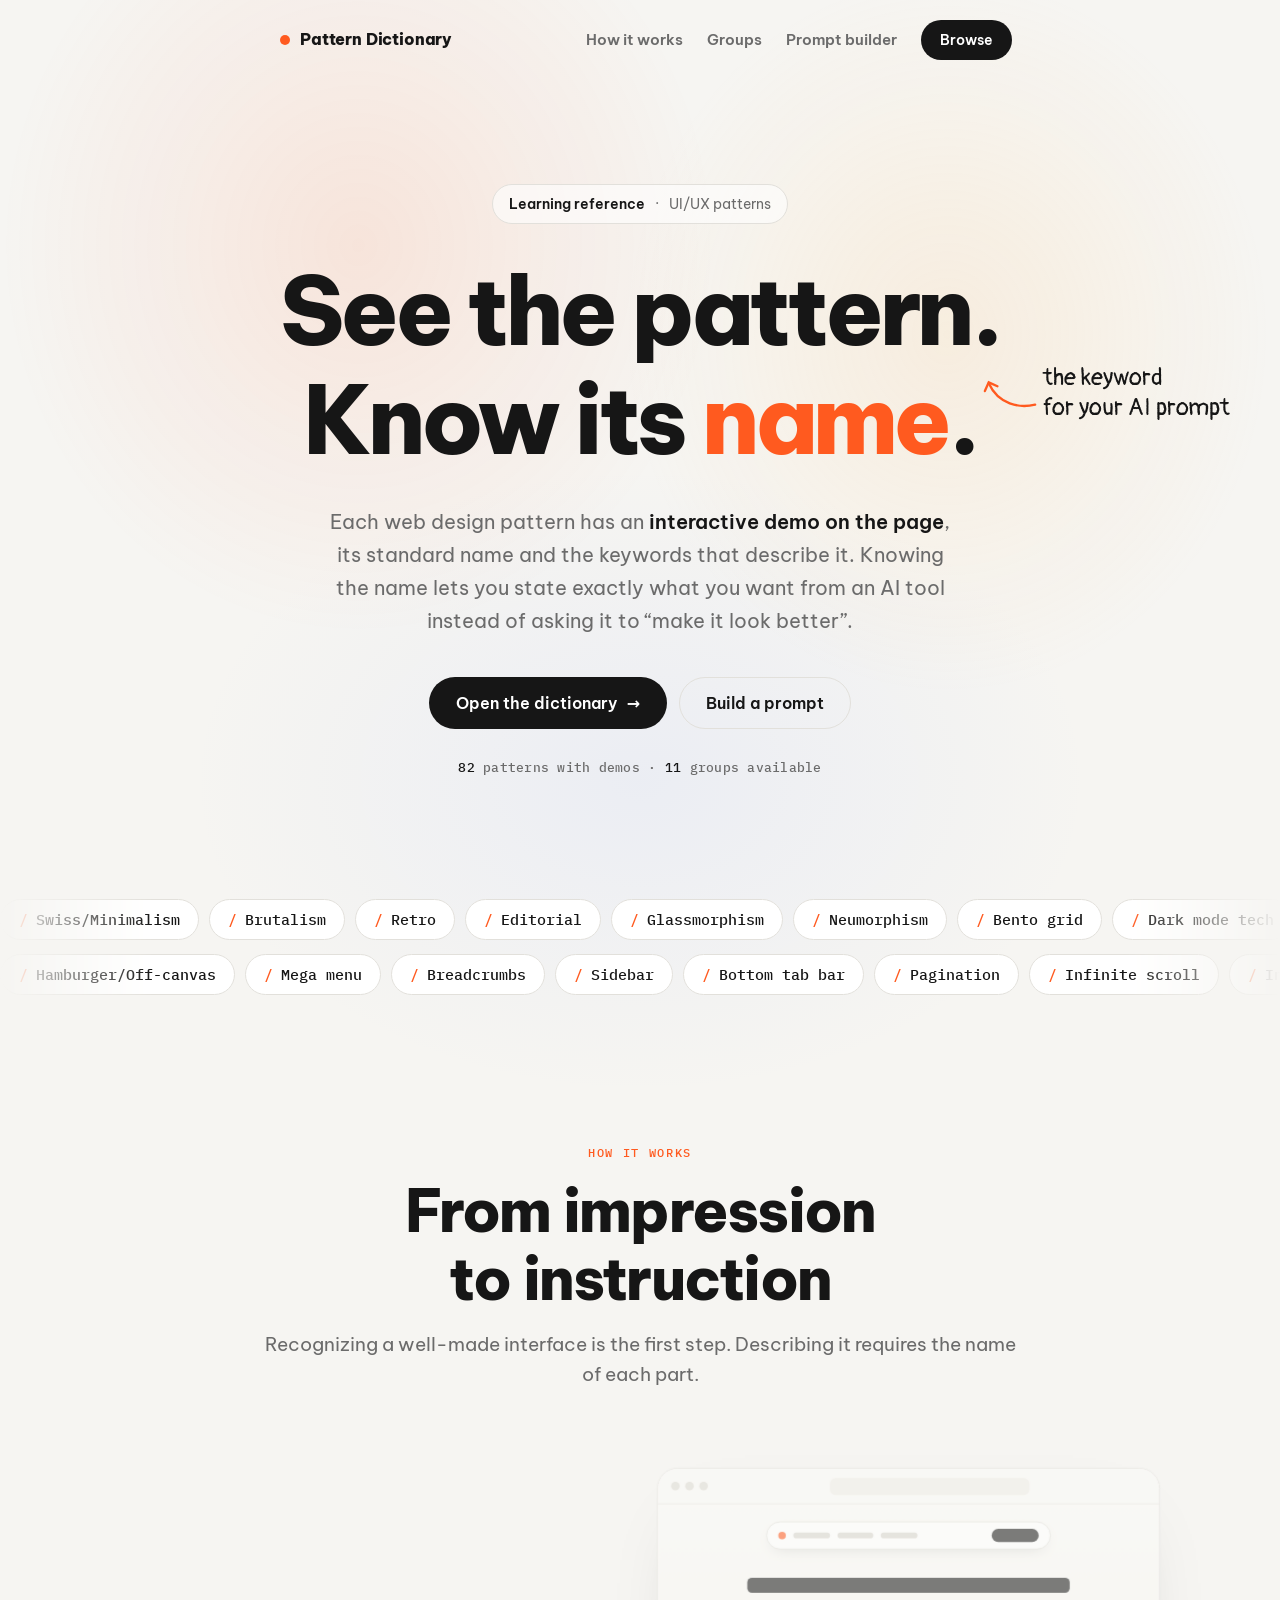
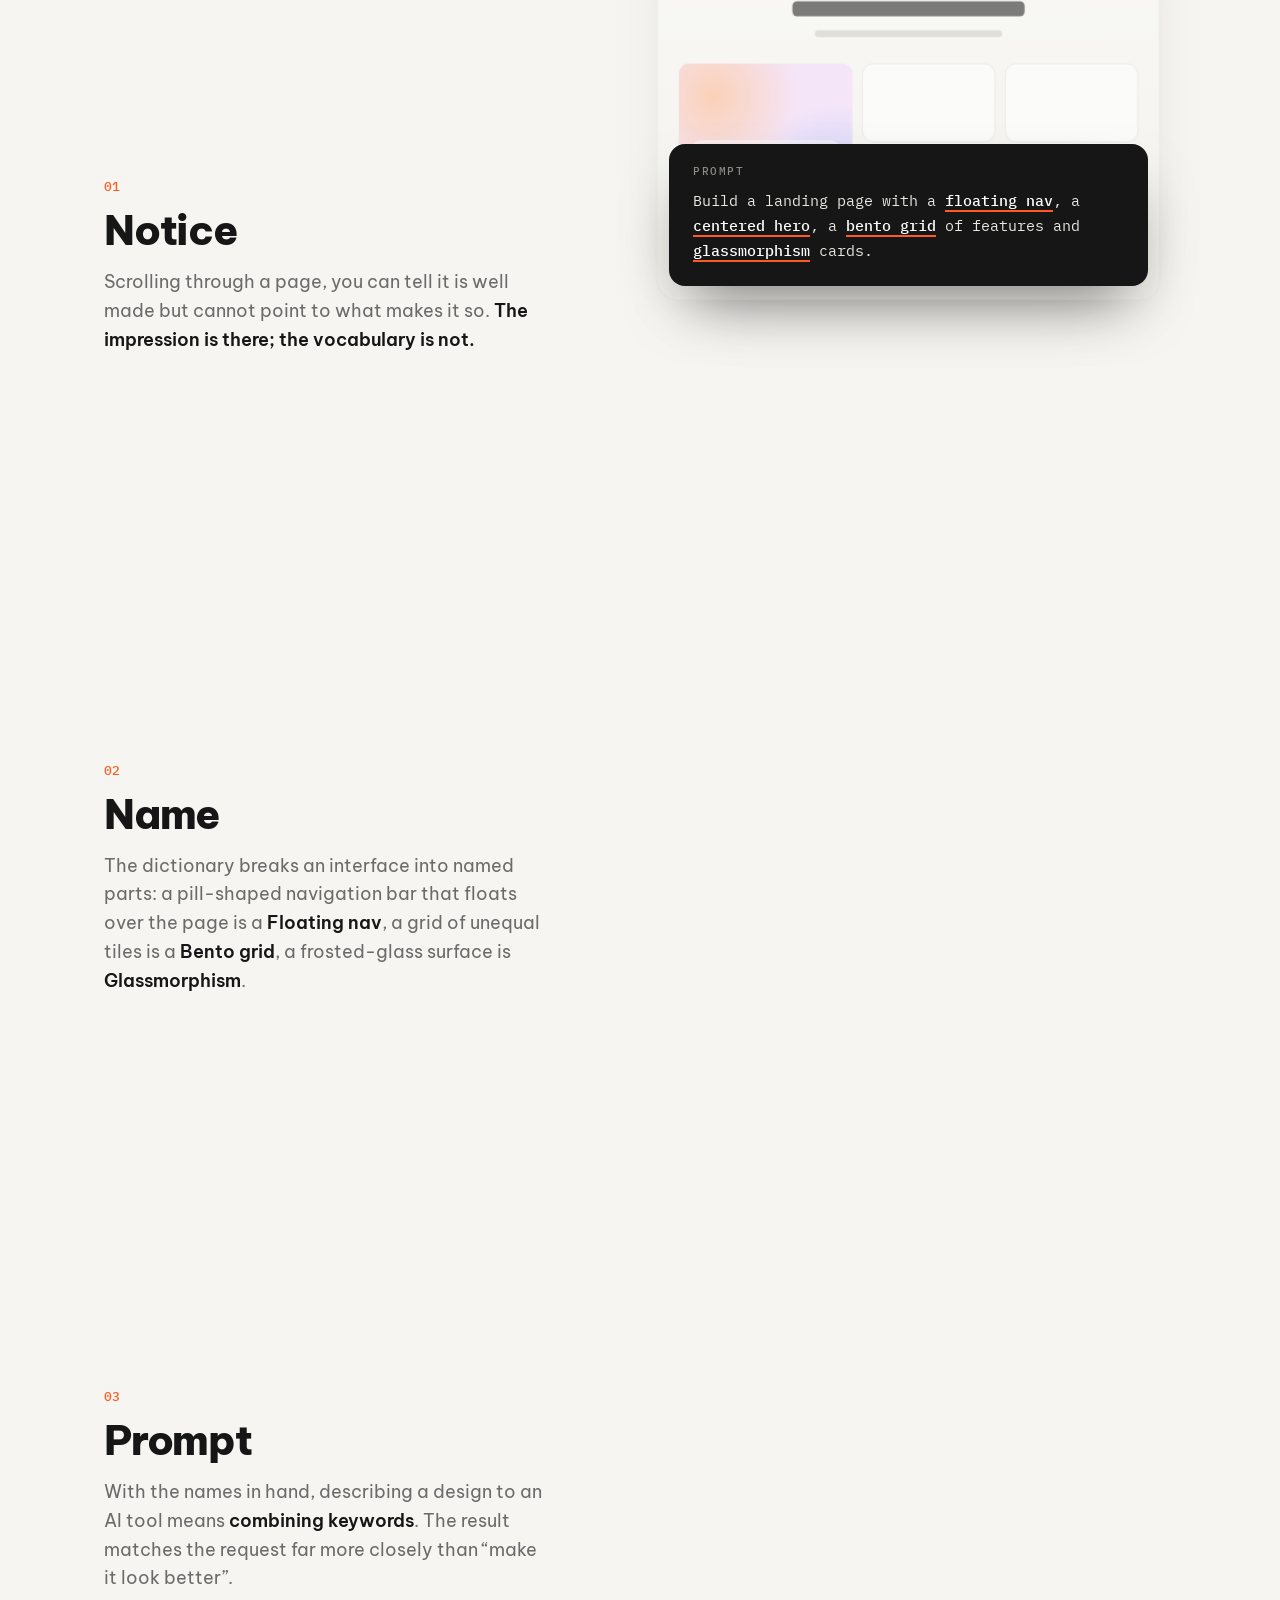
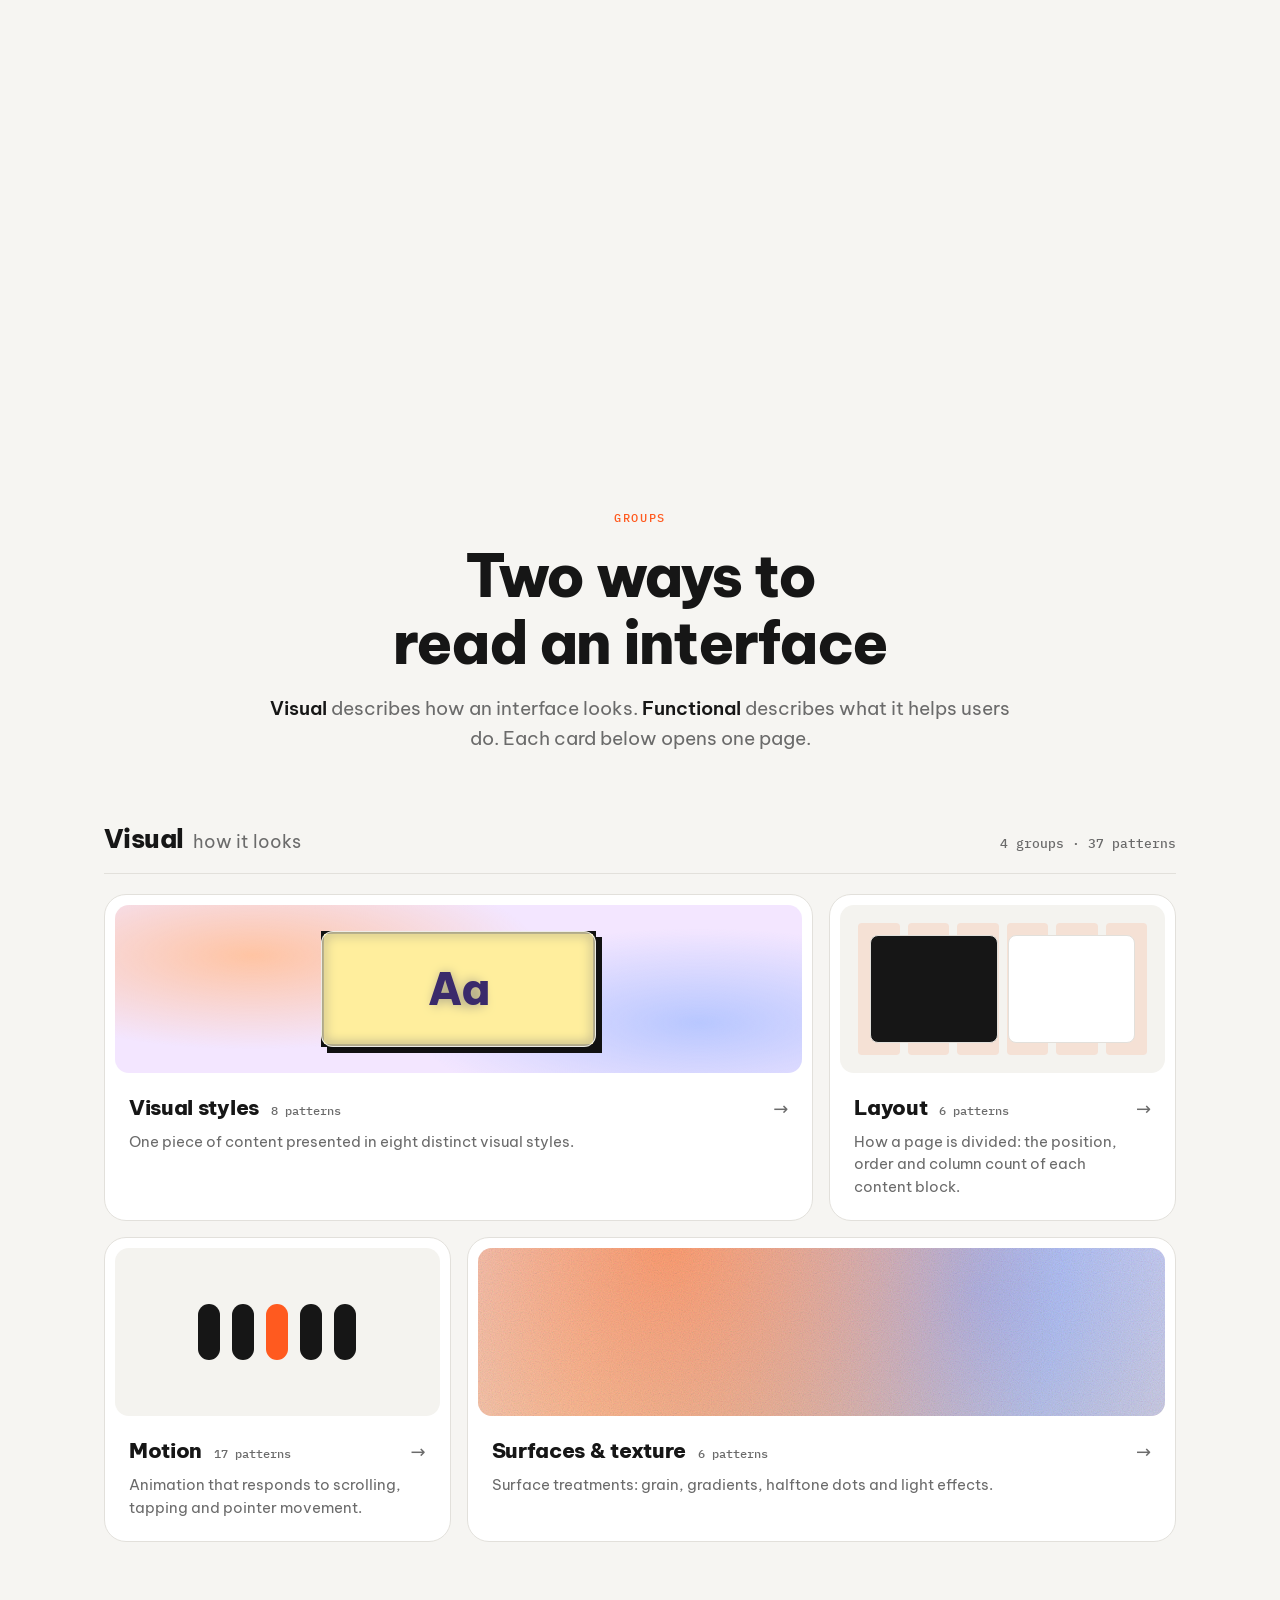
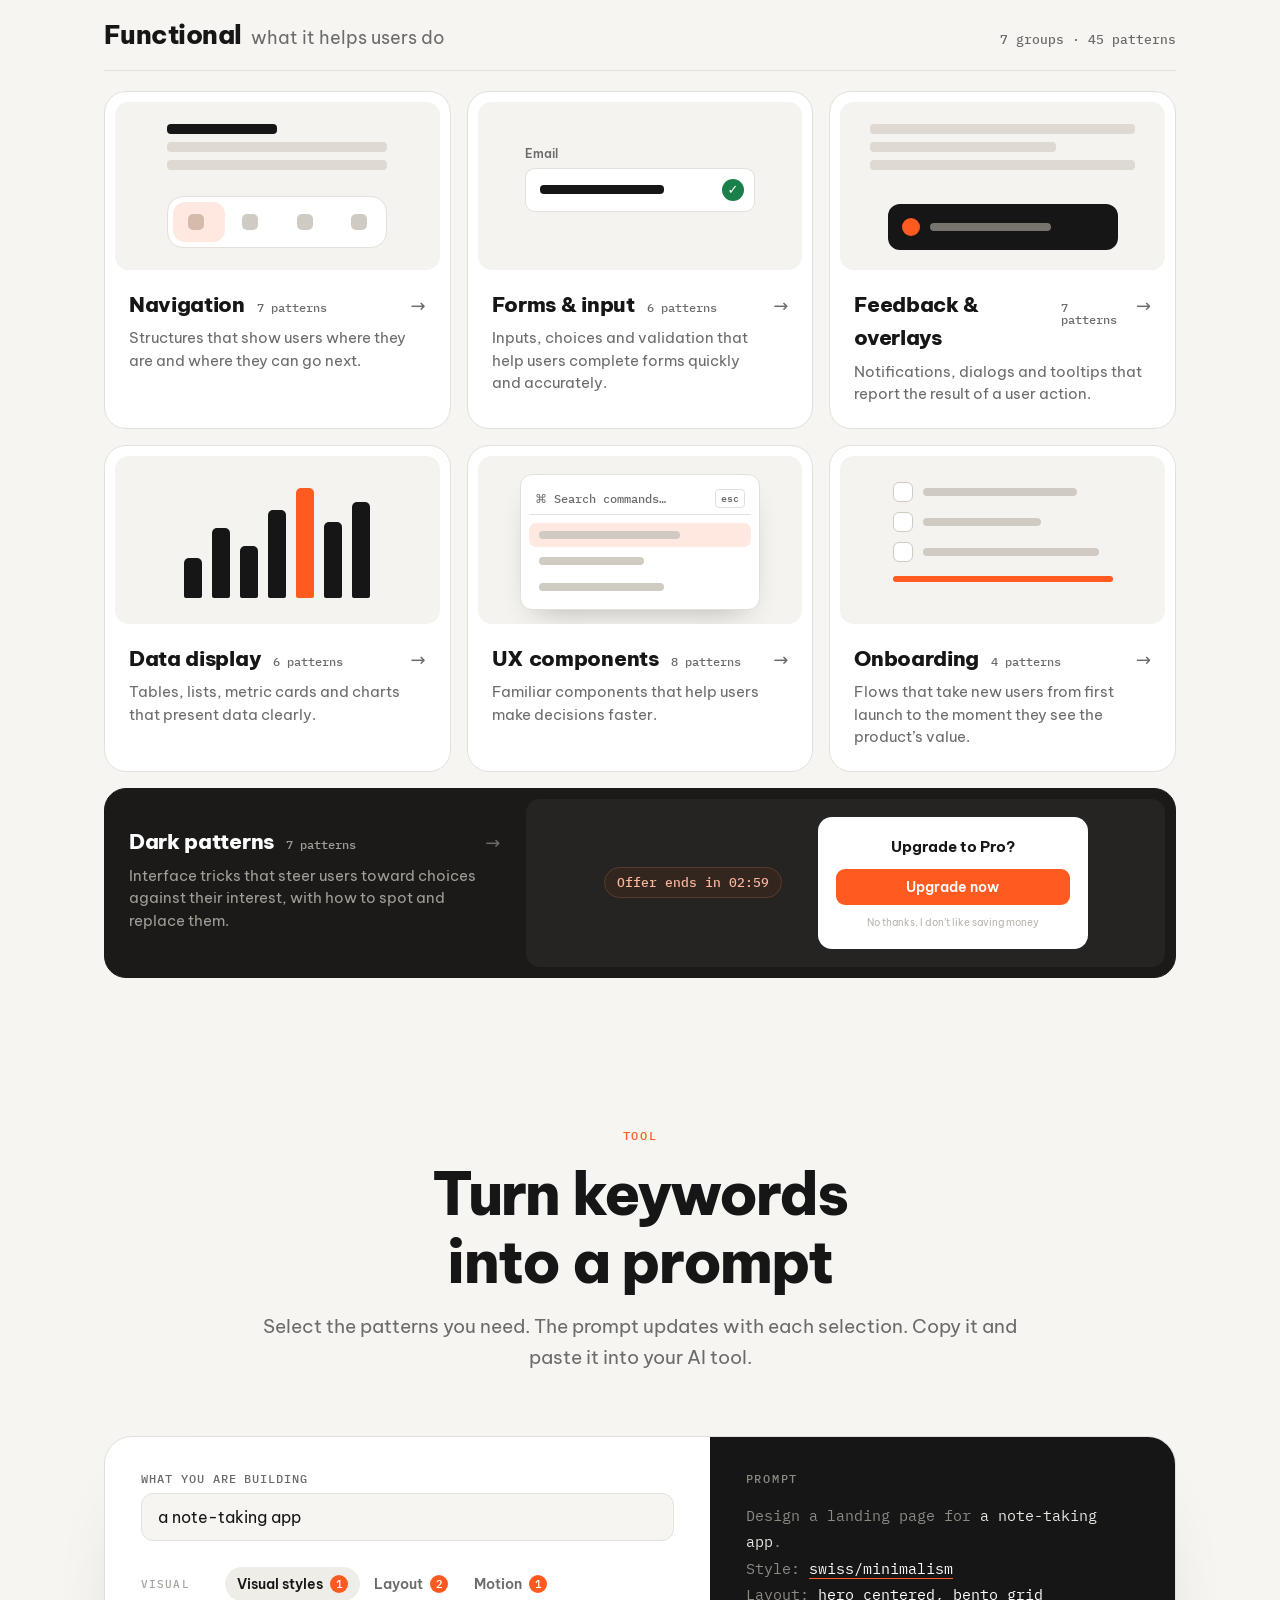
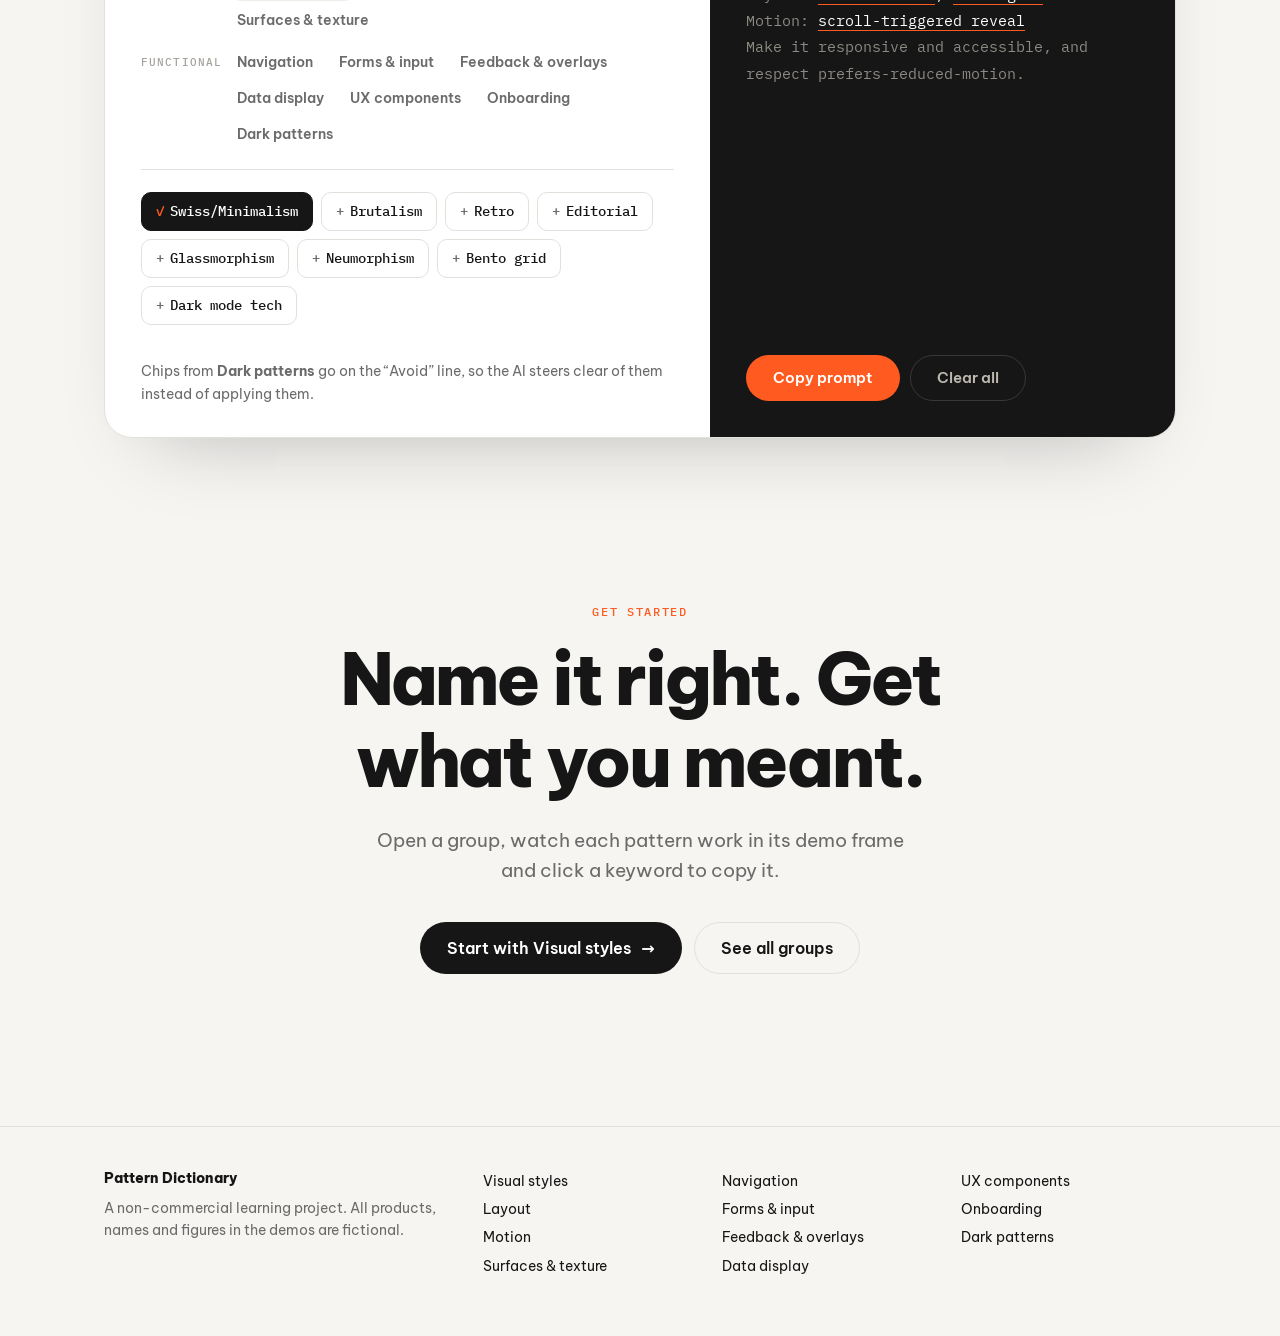
==== commit 47ddbf66: "Add 6 motion patterns: Dynamic Island, Fly to target, Scripted product demo, Marker highlight, Autop" ====
--- a/index.html
+++ b/index.html
@@ -22,7 +22,7 @@
 <link rel="preconnect" href="https://fonts.googleapis.com">
 <link rel="preconnect" href="https://fonts.gstatic.com" crossorigin>
 <link href="https://fonts.googleapis.com/css2?family=Be+Vietnam+Pro:wght@400;600;800&family=IBM+Plex+Mono:wght@400;500&family=Pangolin&display=swap" rel="stylesheet">
-<link rel="stylesheet" href="assets/dict.css?v=0574d68b">
+<link rel="stylesheet" href="assets/dict.css">
 <script>document.documentElement.classList.add('js')</script>
 <style>
 /* ===== Landing — this page only. Tokens and fonts come from dict.css ===== */
@@ -390,7 +390,7 @@
       <a class="btn btn-ink" href="aesthetic.html" data-first>Open the dictionary <span class="ar">→</span></a>
       <a class="btn btn-ghost" href="#prompt">Build a prompt</a>
     </div>
-    <p class="stats" id="stats"><b>76</b> patterns with demos · <b>11</b> groups available</p>
+    <p class="stats" id="stats"><b>82</b> patterns with demos · <b>11</b> groups available</p>
   </div>
   <div class="mq" id="mq" aria-hidden="true"></div>
 </section>
@@ -485,7 +485,7 @@
   </div>
 </footer>
 
-<script src="assets/dict.js?v=5ba586c2"></script>
+<script src="assets/dict.js"></script>
 <script>
 (() => {
   const $ = s => document.querySelector(s), $$ = s => [...document.querySelectorAll(s)];
@@ -496,7 +496,7 @@
   const NAMES = {
     'aesthetic.html': ['Swiss/Minimalism', 'Brutalism', 'Retro', 'Editorial', 'Glassmorphism', 'Neumorphism', 'Bento grid', 'Dark mode tech'],
     'layout.html': ['Hero centered', 'Split hero', 'Bento grid', 'Asymmetric grid', 'Full-bleed', 'Card grid'],
-    'motion.html': ['Scrollytelling', 'Pin/Sticky', 'Scrub', 'Scroll-triggered reveal', 'Stagger', 'Parallax', 'Morph', 'Marquee', 'Text reveal', 'View transitions', 'Micro-interactions'],
+    'motion.html': ['Scrollytelling', 'Pin/Sticky', 'Scrub', 'Scroll-triggered reveal', 'Stagger', 'Parallax', 'Morph', 'Marquee', 'Text reveal', 'View transitions', 'Micro-interactions', 'Dynamic Island', 'Fly to target', 'Scripted product demo', 'Marker highlight', 'Autoplay carousel', 'SVG line drawing'],
     'surface.html': ['Grain/Noise', 'Gradient mesh/Aurora', 'Halftone', 'Hand-drawn annotation', 'Device mockup', 'Spotlight/Glow'],
     'navigation.html': ['Hamburger/Off-canvas', 'Mega menu', 'Breadcrumbs', 'Sidebar', 'Bottom tab bar', 'Pagination', 'Infinite scroll'],
     'forms.html': ['Inline validation', 'Multi-step wizard', 'Autocomplete', 'Date picker', 'Password strength', 'Input mask'],
